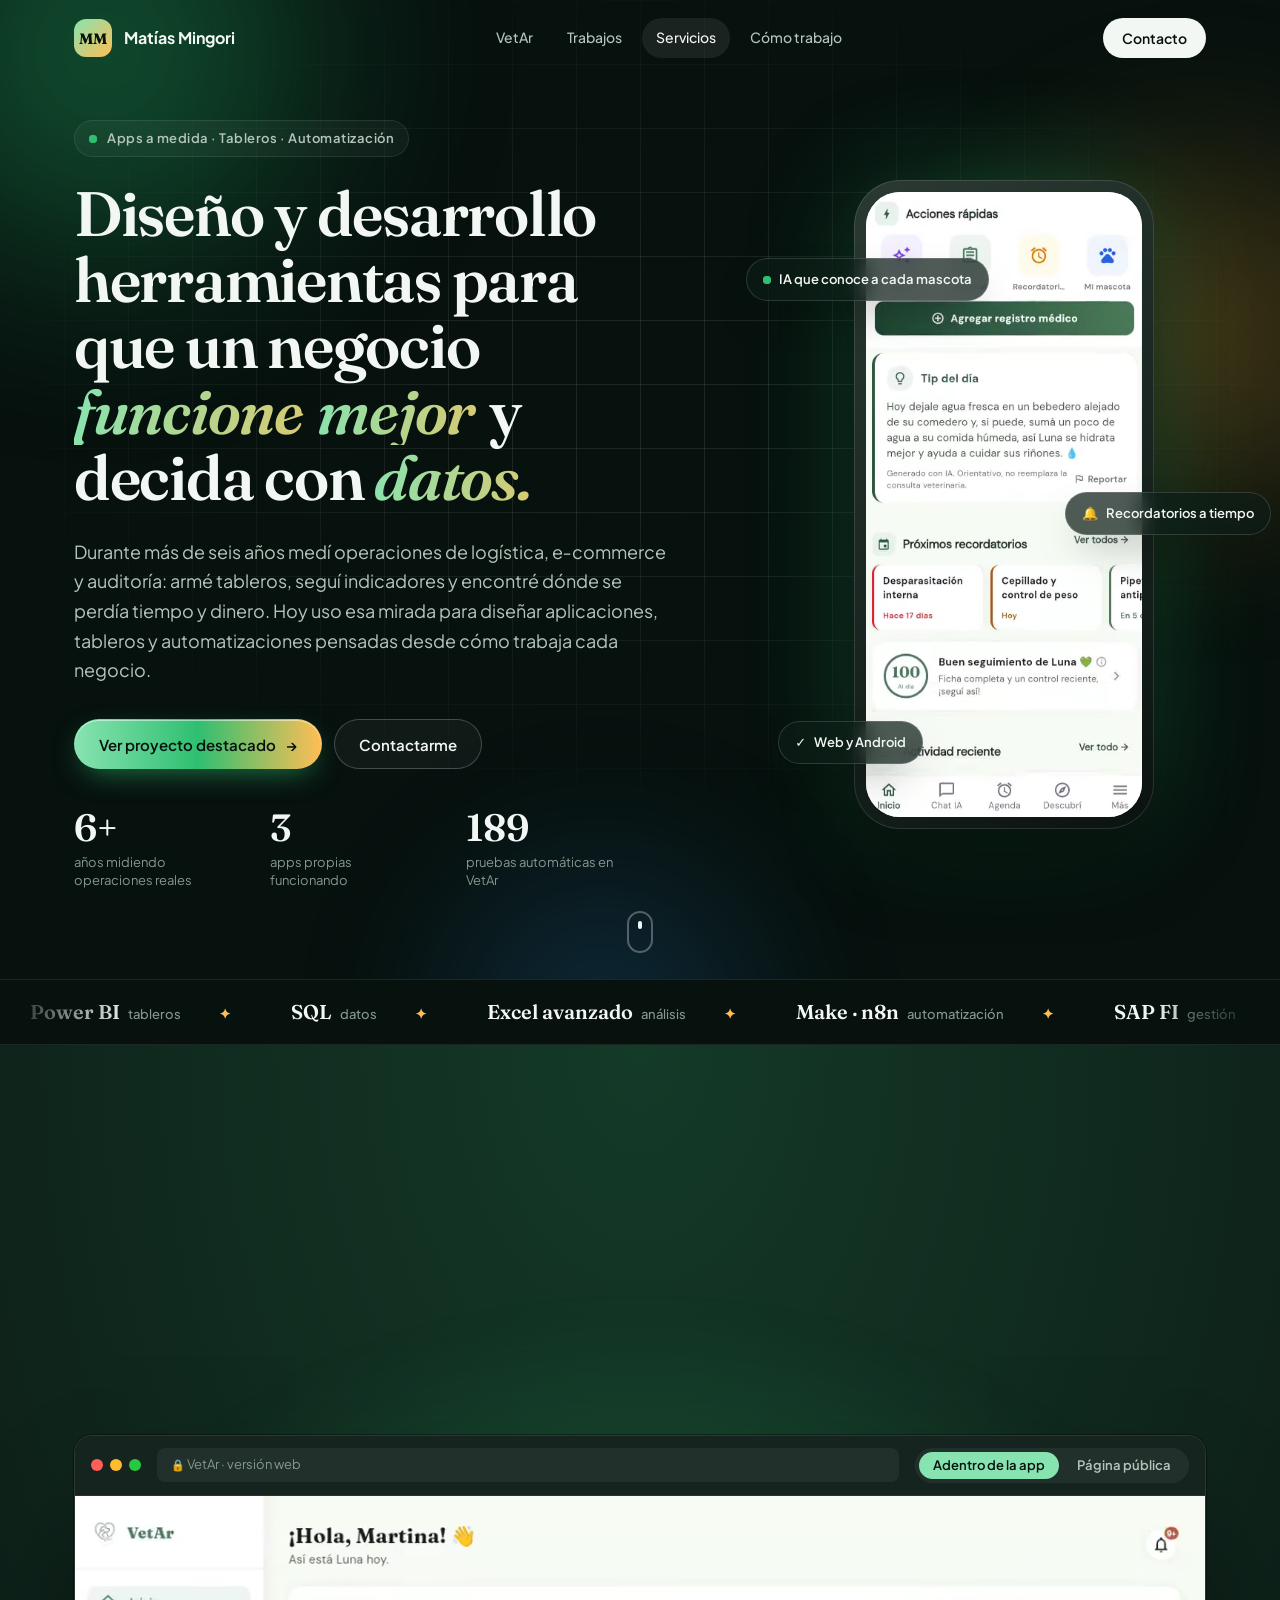
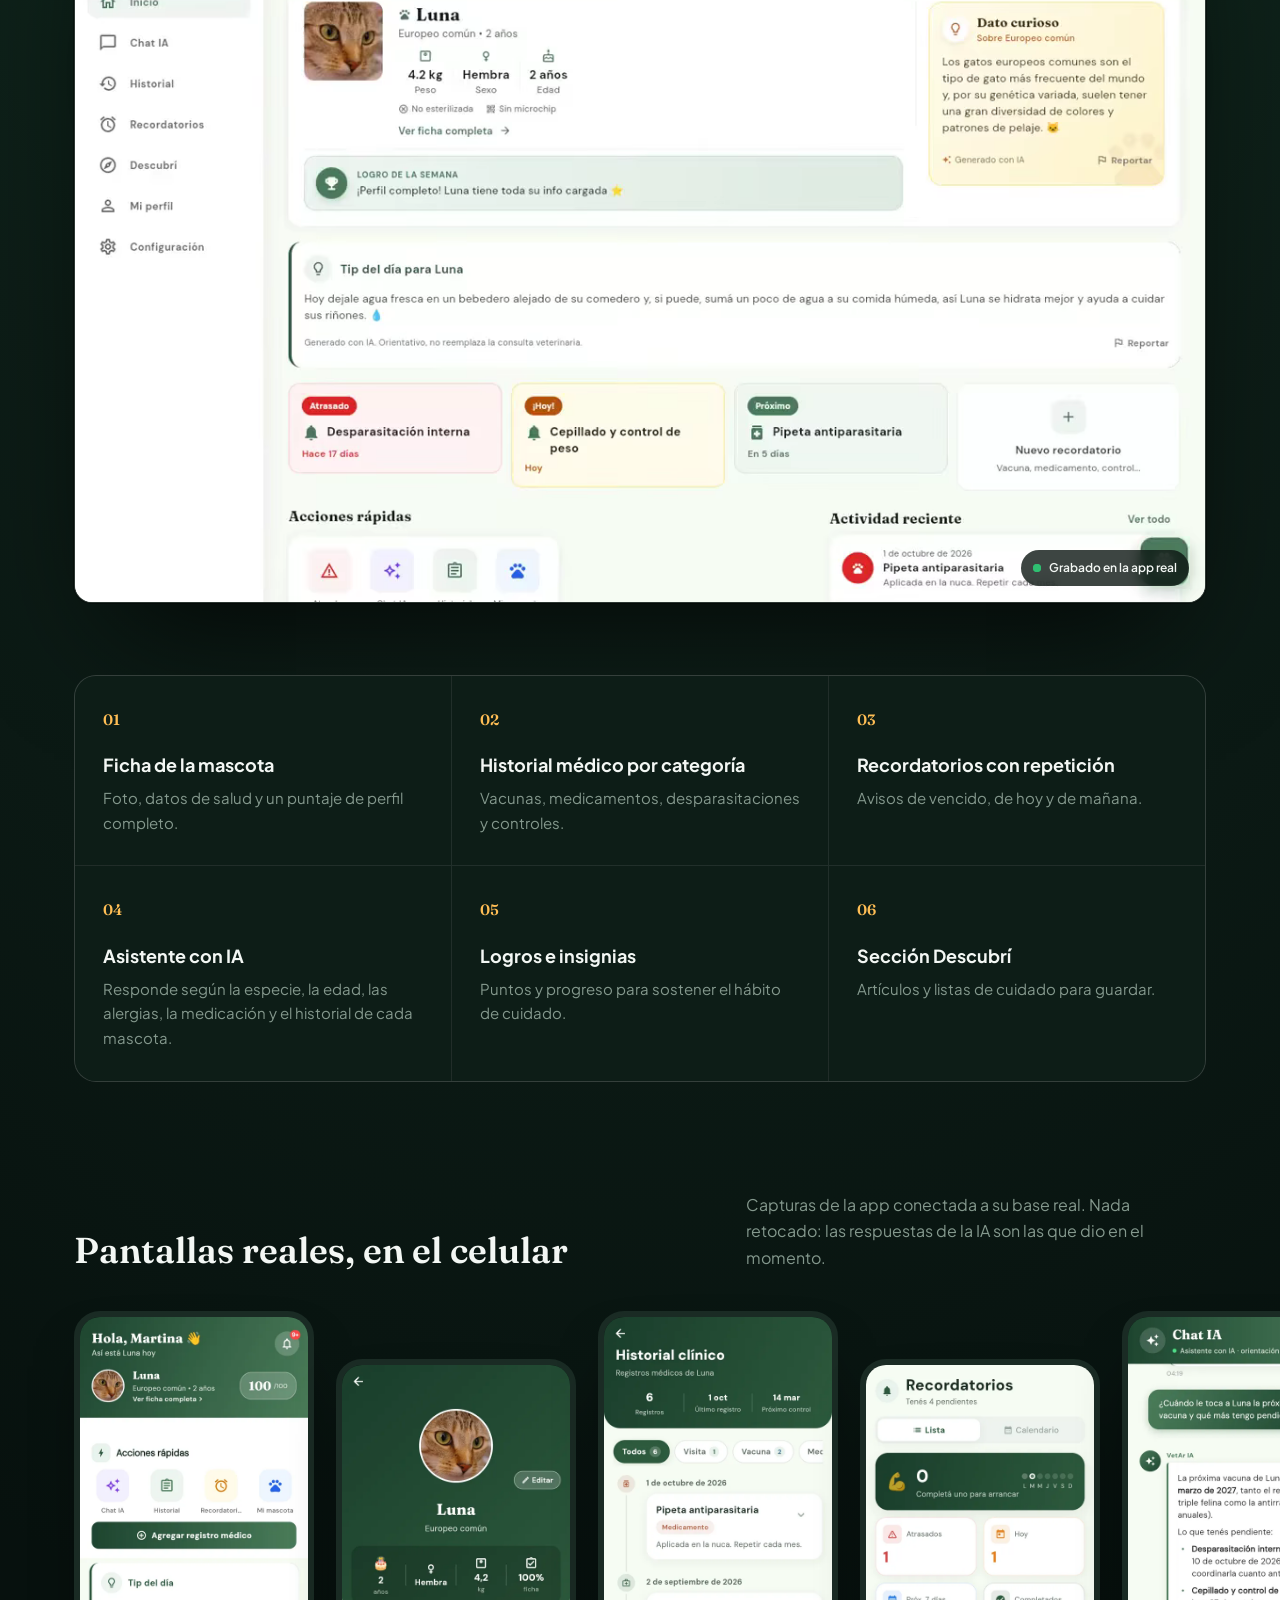
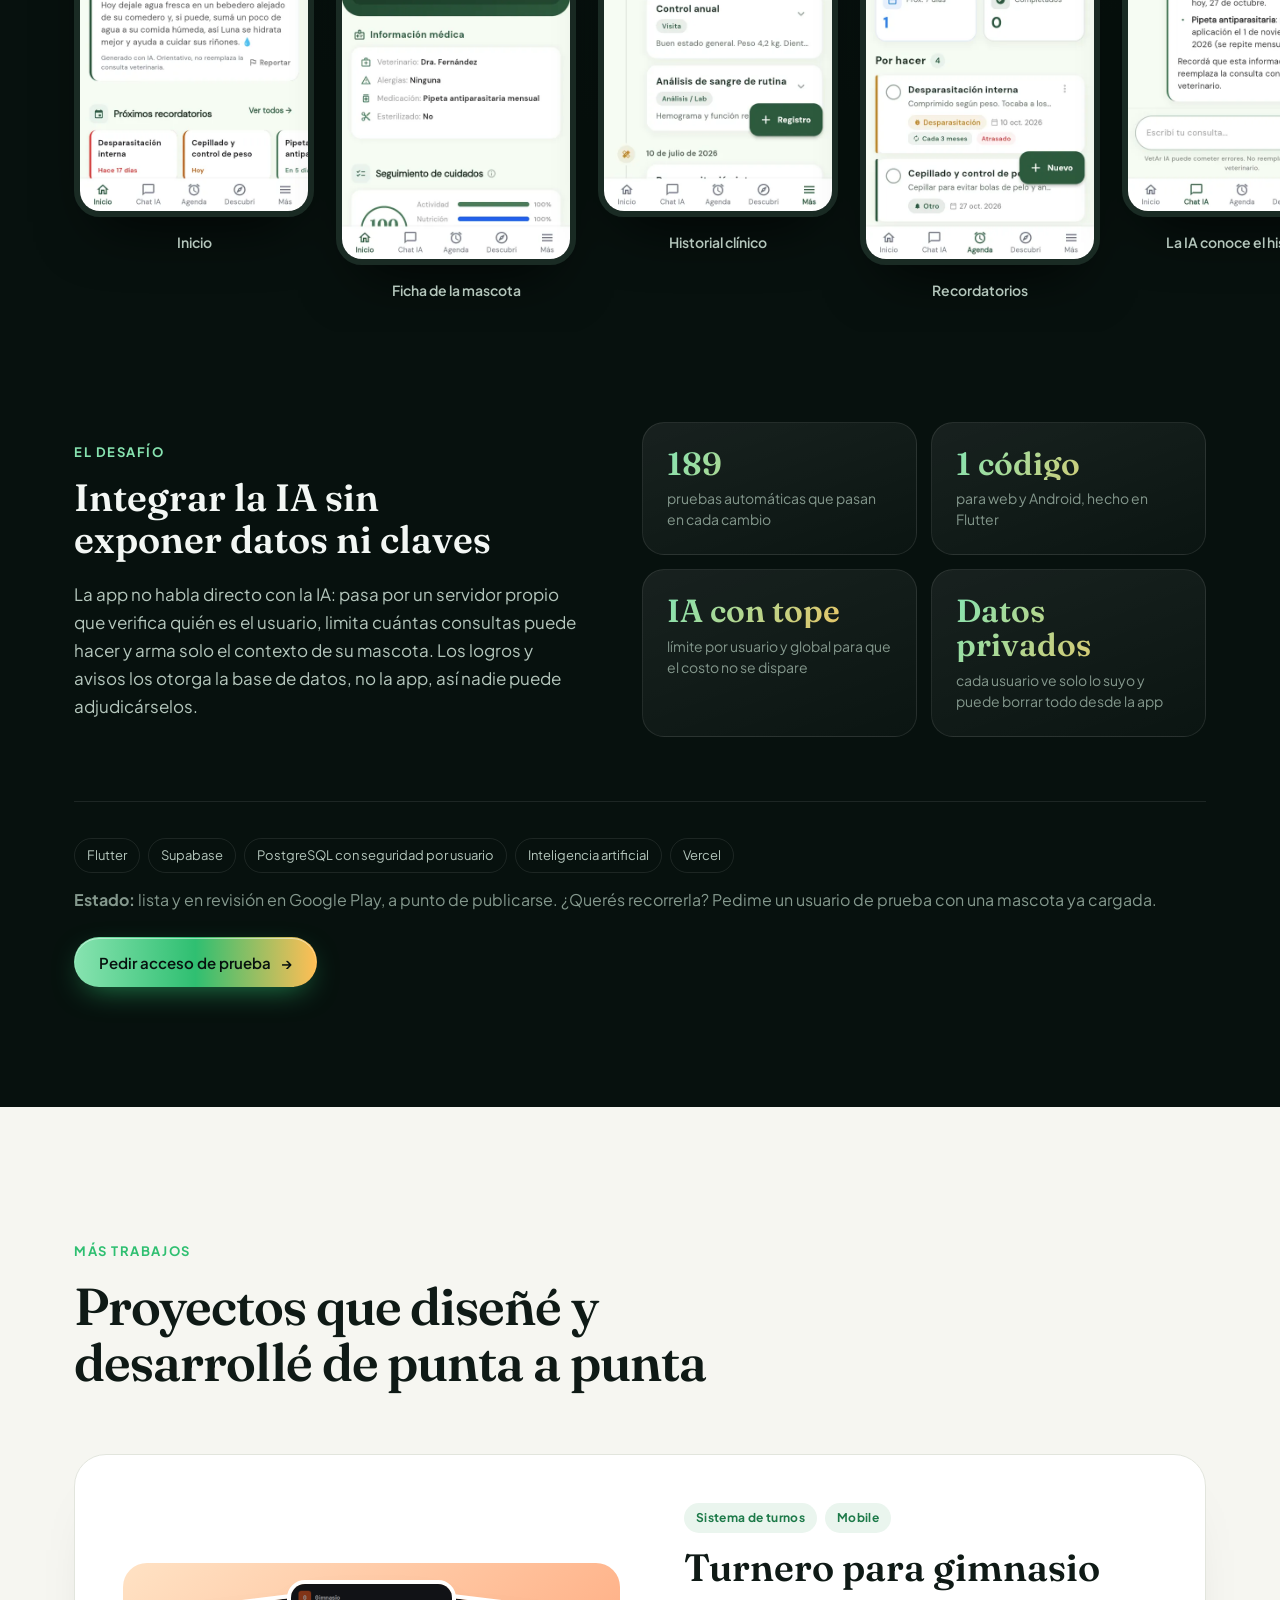
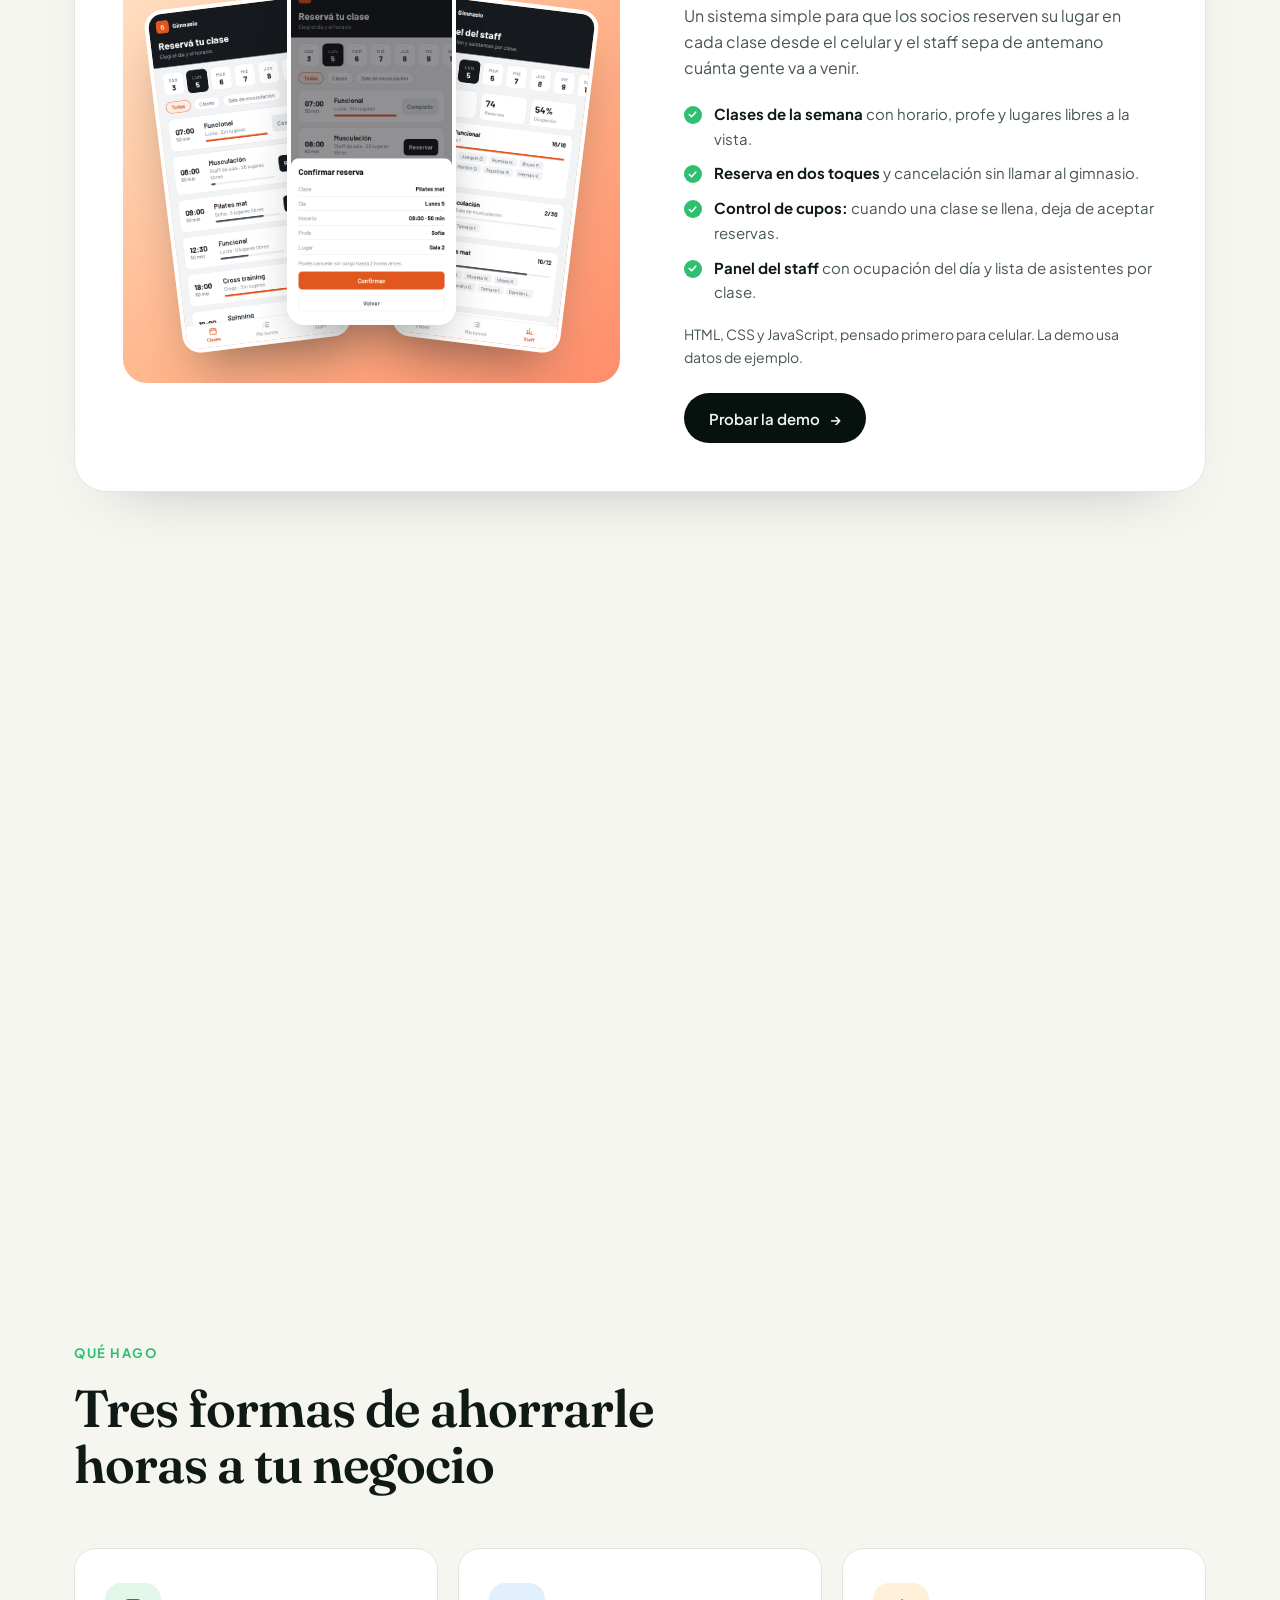
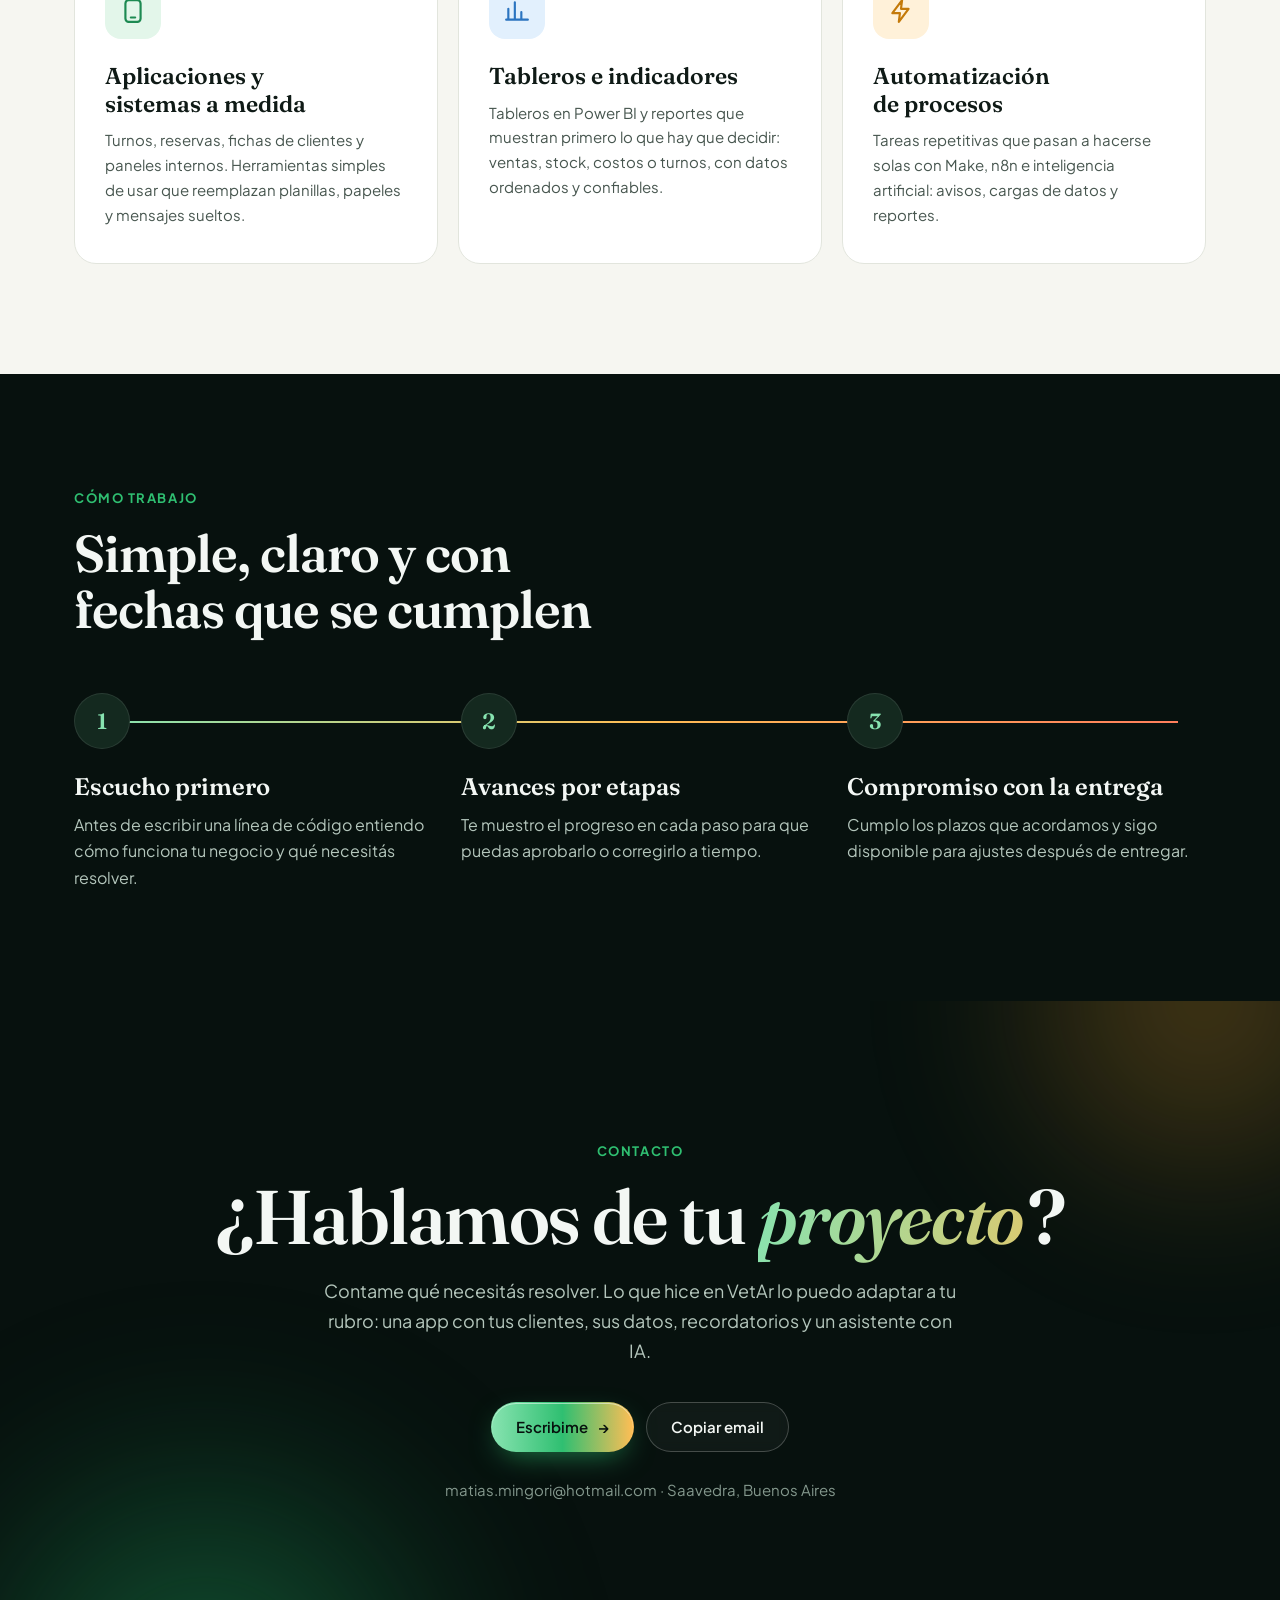
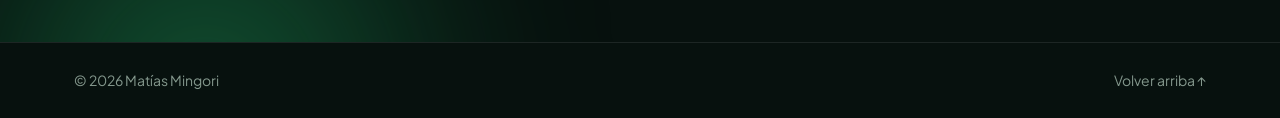
==== index.html @ 27e4ac97 "Primera versión del portfolio" ====
<!doctype html>
<html lang="es">
<head>
  <meta charset="utf-8">
  <meta name="viewport" content="width=device-width, initial-scale=1">
  <title>Matías Mingori · Apps, tableros y automatización</title>
  <meta name="description" content="Portfolio de Matías Mingori: apps a medida, tableros y automatizaciones con IA. Proyecto destacado: VetAr, asistente veterinario con inteligencia artificial.">
  <meta name="theme-color" content="#0a1512">
  <meta property="og:type" content="website">
  <meta property="og:title" content="Matías Mingori · Apps, tableros y automatización">
  <meta property="og:description" content="Diseño y desarrollo herramientas para que un negocio funcione mejor y decida con datos.">
  <meta property="og:image" content="https://matias-mingori.netlify.app/assets/video/vetar-escritorio.jpg">
  <link rel="icon" href="data:image/svg+xml,%3Csvg xmlns='http://www.w3.org/2000/svg' viewBox='0 0 64 64'%3E%3Crect width='64' height='64' rx='16' fill='%230a1512'/%3E%3Ctext x='50%25' y='54%25' text-anchor='middle' dominant-baseline='middle' font-family='Georgia,serif' font-weight='700' font-size='30' fill='%2387e3b0'%3EMM%3C/text%3E%3C/svg%3E">
  <link rel="preconnect" href="https://fonts.googleapis.com">
  <link rel="preconnect" href="https://fonts.gstatic.com" crossorigin>
  <link href="https://fonts.googleapis.com/css2?family=Fraunces:ital,opsz,wght@0,9..144,500;0,9..144,600;0,9..144,700;1,9..144,500;1,9..144,600&family=Plus+Jakarta+Sans:wght@400;500;600;700&display=swap" rel="stylesheet">
  <link rel="stylesheet" href="assets/css/styles.css">
  <script>document.documentElement.classList.add('js')</script>
</head>
<body>
  <div class="progress" aria-hidden="true"></div>

  <header class="nav" id="nav">
    <a class="brand" href="#inicio" aria-label="Matías Mingori, ir al inicio">
      <span class="brand-mark">MM</span>
      <span class="brand-name">Matías Mingori</span>
    </a>
    <nav class="nav-links" aria-label="Secciones">
      <a href="#vetar">VetAr</a>
      <a href="#trabajos">Trabajos</a>
      <a href="#servicios">Servicios</a>
      <a href="#como-trabajo">Cómo trabajo</a>
    </nav>
    <a class="btn btn-small" href="#contacto">Contacto</a>
  </header>

  <main>
    <!-- HERO -->
    <section class="hero" id="inicio">
      <div class="hero-bg" aria-hidden="true">
        <span class="blob b1"></span><span class="blob b2"></span><span class="blob b3"></span>
        <div class="grid-lines"></div>
      </div>

      <div class="hero-inner">
        <div class="hero-copy">
          <p class="eyebrow drop" style="--d:0"><span class="pulse"></span> Apps a medida · Tableros · Automatización</p>
          <h1 class="hero-title">
            <span class="word drop" style="--d:1">Diseño</span> <span class="word drop" style="--d:2">y</span> <span class="word drop" style="--d:3">desarrollo</span>
            <span class="word drop" style="--d:4">herramientas</span> <span class="word drop" style="--d:5">para</span> <span class="word drop" style="--d:6">que</span>
            <span class="word drop" style="--d:7">un</span> <span class="word drop" style="--d:8">negocio</span> <em class="word drop grad" style="--d:9">funcione</em> <em class="word drop grad" style="--d:10">mejor</em>
            <span class="word drop" style="--d:11">y</span> <span class="word drop" style="--d:12">decida</span> <span class="word drop" style="--d:13">con</span> <em class="word drop grad" style="--d:14">datos.</em>
          </h1>
          <p class="hero-sub drop" style="--d:15">Durante más de seis años medí operaciones de logística, e‑commerce y auditoría: armé tableros, seguí indicadores y encontré dónde se perdía tiempo y dinero. Hoy uso esa mirada para diseñar aplicaciones, tableros y automatizaciones pensadas desde cómo trabaja cada negocio.</p>
          <div class="hero-cta drop" style="--d:16">
            <a class="btn btn-glow" href="#vetar">Ver proyecto destacado <span aria-hidden="true">→</span></a>
            <a class="btn btn-ghost" href="#contacto">Contactarme</a>
          </div>
          <ul class="hero-stats drop" style="--d:17">
            <li><strong><span data-count="6">6</span>+</strong><span>años midiendo operaciones reales</span></li>
            <li><strong data-count="3">3</strong><span>apps propias funcionando</span></li>
            <li><strong data-count="189">189</strong><span>pruebas automáticas en VetAr</span></li>
          </ul>
        </div>

        <div class="hero-visual drop" style="--d:7">
          <div class="phone float">
            <video class="lazy-video" muted loop playsinline preload="none" poster="assets/video/vetar-celular.jpg" aria-label="Recorrido por VetAr en el celular">
              <source data-src="assets/video/vetar-celular.mp4" type="video/mp4">
              <source data-src="assets/video/vetar-celular.webm" type="video/webm">
            </video>
          </div>
          <div class="chip chip-1 float-slow"><span class="dot"></span> IA que conoce a cada mascota</div>
          <div class="chip chip-2 float-slow" style="animation-delay:-3s"><span class="chip-ico" aria-hidden="true">🔔</span> Recordatorios a tiempo</div>
          <div class="chip chip-3 float-slow" style="animation-delay:-1.5s"><span class="chip-ico" aria-hidden="true">✓</span> Web y Android</div>
        </div>
      </div>

      <a class="scroll-hint" href="#herramientas" aria-label="Bajar a la siguiente sección"><span></span></a>
    </section>

    <!-- HERRAMIENTAS -->
    <section class="tools" id="herramientas" aria-label="Herramientas que uso">
      <div class="marquee">
        <div class="marquee-track">
          <span>Power BI <small>tableros</small></span><span>SQL <small>datos</small></span><span>Excel avanzado <small>análisis</small></span><span>Make · n8n <small>automatización</small></span><span>SAP FI <small>gestión</small></span><span>Flutter <small>apps web y mobile</small></span><span>HTML · CSS · JS <small>sitios web</small></span><span>Supabase <small>bases de datos</small></span><span>VS Code · Git <small>desarrollo</small></span><span>Vercel · Netlify <small>publicación</small></span>
        </div>
      </div>
    </section>

    <!-- VETAR DESTACADO -->
    <section class="vetar" id="vetar">
      <div class="vetar-glow" aria-hidden="true"></div>
      <div class="container">
        <div class="vetar-head">
          <div class="reveal">
            <p class="kicker"><img src="img/vetar-logo-blanco.png" alt="" width="28" height="28"> Proyecto destacado · App web · salud de mascotas</p>
            <h2 class="vetar-title">Vet<span>Ar</span></h2>
          </div>
          <p class="lead reveal" style="--rd:.1s">Un asistente veterinario con IA para dueños de perros y gatos en Argentina que quieren tener vacunas, controles y medicación en un solo lugar, sin planillas ni papeles sueltos.</p>
        </div>

        <div class="browser reveal-zoom">
          <div class="browser-bar">
            <span class="dots" aria-hidden="true"><i></i><i></i><i></i></span>
            <span class="url">VetAr · versión web</span>
            <div class="tabs" role="tablist" aria-label="Elegir video">
              <button class="tab is-active" role="tab" aria-selected="true" data-video="assets/video/vetar-escritorio" data-poster="assets/video/vetar-escritorio.jpg">Adentro de la app</button>
              <button class="tab" role="tab" aria-selected="false" data-video="assets/video/vetar-landing" data-poster="assets/video/vetar-landing.jpg">Página pública</button>
            </div>
          </div>
          <div class="browser-screen">
            <video id="vetar-desktop" class="lazy-video" muted loop playsinline preload="none" poster="assets/video/vetar-escritorio.jpg" aria-label="Recorrido por VetAr en la compu: inicio, ficha, historial, recordatorios y chat con IA">
              <source data-src="assets/video/vetar-escritorio.mp4" type="video/mp4">
              <source data-src="assets/video/vetar-escritorio.webm" type="video/webm">
            </video>
            <span class="live-badge"><span class="pulse"></span> Grabado en la app real</span>
          </div>
        </div>

        <ol class="features">
          <li class="feature reveal" style="--rd:0s"><span class="num">01</span><h3>Ficha de la mascota</h3><p>Foto, datos de salud y un puntaje de perfil completo.</p></li>
          <li class="feature reveal" style="--rd:.06s"><span class="num">02</span><h3>Historial médico por categoría</h3><p>Vacunas, medicamentos, desparasitaciones y controles.</p></li>
          <li class="feature reveal" style="--rd:.12s"><span class="num">03</span><h3>Recordatorios con repetición</h3><p>Avisos de vencido, de hoy y de mañana.</p></li>
          <li class="feature reveal" style="--rd:.18s"><span class="num">04</span><h3>Asistente con IA</h3><p>Responde según la especie, la edad, las alergias, la medicación y el historial de cada mascota.</p></li>
          <li class="feature reveal" style="--rd:.24s"><span class="num">05</span><h3>Logros e insignias</h3><p>Puntos y progreso para sostener el hábito de cuidado.</p></li>
          <li class="feature reveal" style="--rd:.30s"><span class="num">06</span><h3>Sección Descubrí</h3><p>Artículos y listas de cuidado para guardar.</p></li>
        </ol>

        <div class="gallery-head reveal">
          <h3>Pantallas reales, en el celular</h3>
          <p>Capturas de la app conectada a su base real. Nada retocado: las respuestas de la IA son las que dio en el momento.</p>
        </div>
      </div>

      <div class="gallery" tabindex="0" aria-label="Galería de pantallas de VetAr, se desliza hacia los costados">
        <figure class="shot reveal" style="--rd:0s"><img src="assets/img/cel-11-inicio.webp" alt="Inicio de VetAr con la ficha de Luna y recordatorios" loading="lazy" width="520" height="1125"><figcaption>Inicio</figcaption></figure>
        <figure class="shot reveal" style="--rd:.06s"><img src="assets/img/cel-13-ficha-de-la-mascota.webp" alt="Ficha de la mascota" loading="lazy" width="520" height="1125"><figcaption>Ficha de la mascota</figcaption></figure>
        <figure class="shot reveal" style="--rd:.12s"><img src="assets/img/cel-15-historial-clinico.webp" alt="Historial clínico con vacunas y controles" loading="lazy" width="520" height="1125"><figcaption>Historial clínico</figcaption></figure>
        <figure class="shot reveal" style="--rd:.18s"><img src="assets/img/cel-16-recordatorios.webp" alt="Recordatorios atrasados, de hoy y próximos" loading="lazy" width="520" height="1125"><figcaption>Recordatorios</figcaption></figure>
        <figure class="shot reveal" style="--rd:.24s"><img src="assets/img/cel-20-chat-ia-conoce-el-historial.webp" alt="Chat con IA que responde con las fechas reales de la mascota" loading="lazy" width="520" height="1125"><figcaption>La IA conoce el historial</figcaption></figure>
        <figure class="shot reveal" style="--rd:.30s"><img src="assets/img/cel-21-chat-ia-consulta-de-sintoma.webp" alt="Chat con IA ante un síntoma, orienta y deriva al veterinario" loading="lazy" width="520" height="1125"><figcaption>Orienta y deriva al veterinario</figcaption></figure>
      </div>

      <div class="container">
        <div class="challenge">
          <div class="challenge-text reveal">
            <p class="kicker">El desafío</p>
            <h3>Integrar la IA sin exponer datos ni claves</h3>
            <p>La app no habla directo con la IA: pasa por un servidor propio que verifica quién es el usuario, limita cuántas consultas puede hacer y arma solo el contexto de su mascota. Los logros y avisos los otorga la base de datos, no la app, así nadie puede adjudicárselos.</p>
          </div>
          <div class="tech">
            <div class="tech-card reveal" style="--rd:0s"><strong data-count="189">189</strong><p>pruebas automáticas que pasan en cada cambio</p></div>
            <div class="tech-card reveal" style="--rd:.08s"><strong>1 código</strong><p>para web y Android, hecho en Flutter</p></div>
            <div class="tech-card reveal" style="--rd:.16s"><strong>IA con tope</strong><p>límite por usuario y global para que el costo no se dispare</p></div>
            <div class="tech-card reveal" style="--rd:.24s"><strong>Datos privados</strong><p>cada usuario ve solo lo suyo y puede borrar todo desde la app</p></div>
          </div>
        </div>

        <div class="vetar-foot reveal">
          <div>
            <p class="stack"><span>Flutter</span><span>Supabase</span><span>PostgreSQL con seguridad por usuario</span><span>Inteligencia artificial</span><span>Vercel</span></p>
            <p class="muted"><strong>Estado:</strong> lista y en revisión en Google Play, a punto de publicarse. ¿Querés recorrerla? Pedime un usuario de prueba con una mascota ya cargada.</p>
          </div>
          <a class="btn btn-glow" href="mailto:matias.mingori@hotmail.com?subject=Acceso%20de%20prueba%20a%20VetAr">Pedir acceso de prueba <span aria-hidden="true">→</span></a>
        </div>
      </div>
    </section>

    <!-- OTROS TRABAJOS -->
    <section class="work" id="trabajos">
      <div class="container">
        <div class="section-head reveal">
          <p class="kicker">Más trabajos</p>
          <h2>Proyectos que diseñé y desarrollé de punta a punta</h2>
        </div>

        <article class="project reveal">
          <div class="project-media media-gym" aria-hidden="false">
            <img class="ph p1" src="img/gimnasio-1-clases.png" alt="Turnero para gimnasio: clases del día" loading="lazy" width="860" height="1800">
            <img class="ph p2" src="img/gimnasio-2-confirmar.png" alt="Turnero para gimnasio: confirmar reserva" loading="lazy" width="860" height="1800">
            <img class="ph p3" src="img/gimnasio-4-staff.png" alt="Turnero para gimnasio: panel del staff" loading="lazy" width="860" height="1800">
          </div>
          <div class="project-body">
            <div class="tags"><span>Sistema de turnos</span><span>Mobile</span></div>
            <h3>Turnero para gimnasio</h3>
            <p>Un sistema simple para que los socios reserven su lugar en cada clase desde el celular y el staff sepa de antemano cuánta gente va a venir.</p>
            <ul class="checks">
              <li><strong>Clases de la semana</strong> con horario, profe y lugares libres a la vista.</li>
              <li><strong>Reserva en dos toques</strong> y cancelación sin llamar al gimnasio.</li>
              <li><strong>Control de cupos:</strong> cuando una clase se llena, deja de aceptar reservas.</li>
              <li><strong>Panel del staff</strong> con ocupación del día y lista de asistentes por clase.</li>
            </ul>
            <p class="muted small">HTML, CSS y JavaScript, pensado primero para celular. La demo usa datos de ejemplo.</p>
            <a class="btn btn-dark" href="demos/gimnasio/">Probar la demo <span aria-hidden="true">→</span></a>
          </div>
        </article>

        <article class="project reverse reveal">
          <div class="project-media media-dental">
            <img class="sc s1" src="img/odontologia-5-agenda.png" alt="Centro odontológico: agenda del día" loading="lazy" width="2560" height="1640">
            <img class="sc s2" src="img/odontologia-2-horario.png" alt="Centro odontológico: elegir profesional y horario" loading="lazy" width="2560" height="1640">
            <img class="sc s3" src="img/odontologia-6-pacientes.png" alt="Centro odontológico: pacientes" loading="lazy" width="2560" height="1640">
          </div>
          <div class="project-body">
            <div class="tags"><span>Sistema de turnos</span><span>Web</span></div>
            <h3>Centro odontológico</h3>
            <p>Una plataforma de turnos con dos caras: el paciente reserva online sin llamar, y el centro organiza la agenda de todos sus profesionales en una sola pantalla.</p>
            <ul class="checks">
              <li><strong>Reserva en cuatro pasos:</strong> especialidad, profesional y horario, datos y confirmación.</li>
              <li><strong>Horarios reales:</strong> solo se ofrecen los turnos libres de cada profesional.</li>
              <li><strong>Agenda del día</strong> por profesional, con estado de cada turno.</li>
              <li><strong>Pacientes y profesionales:</strong> buscador con cobertura y carga diaria.</li>
            </ul>
            <p class="muted small">HTML, CSS y JavaScript, adaptable a celular. La demo usa datos de ejemplo.</p>
            <a class="btn btn-dark" href="demos/odontologia/">Probar la demo <span aria-hidden="true">→</span></a>
          </div>
        </article>
      </div>
    </section>

    <!-- SERVICIOS -->
    <section class="services" id="servicios">
      <div class="container">
        <div class="section-head reveal">
          <p class="kicker">Qué hago</p>
          <h2>Tres formas de ahorrarle horas a tu negocio</h2>
        </div>
        <div class="service-grid">
          <article class="service reveal" style="--rd:0s">
            <div class="icon i1" aria-hidden="true"><svg viewBox="0 0 24 24"><rect x="5" y="2" width="14" height="20" rx="3"/><path d="M10 18h4"/></svg></div>
            <h3>Aplicaciones y sistemas a medida</h3>
            <p>Turnos, reservas, fichas de clientes y paneles internos. Herramientas simples de usar que reemplazan planillas, papeles y mensajes sueltos.</p>
          </article>
          <article class="service reveal" style="--rd:.1s">
            <div class="icon i2" aria-hidden="true"><svg viewBox="0 0 24 24"><path d="M4 20V10M10 20V4M16 20v-7M22 20H2"/></svg></div>
            <h3>Tableros e indicadores</h3>
            <p>Tableros en Power BI y reportes que muestran primero lo que hay que decidir: ventas, stock, costos o turnos, con datos ordenados y confiables.</p>
          </article>
          <article class="service reveal" style="--rd:.2s">
            <div class="icon i3" aria-hidden="true"><svg viewBox="0 0 24 24"><path d="M13 2 4 14h7l-1 8 9-12h-7z"/></svg></div>
            <h3>Automatización de procesos</h3>
            <p>Tareas repetitivas que pasan a hacerse solas con Make, n8n e inteligencia artificial: avisos, cargas de datos y reportes.</p>
          </article>
        </div>
      </div>
    </section>

    <!-- CÓMO TRABAJO -->
    <section class="process" id="como-trabajo">
      <div class="container">
        <div class="section-head reveal">
          <p class="kicker">Cómo trabajo</p>
          <h2>Simple, claro y con fechas que se cumplen</h2>
        </div>
        <ol class="steps">
          <li class="step reveal" style="--rd:0s"><span class="step-n">1</span><h3>Escucho primero</h3><p>Antes de escribir una línea de código entiendo cómo funciona tu negocio y qué necesitás resolver.</p></li>
          <li class="step reveal" style="--rd:.12s"><span class="step-n">2</span><h3>Avances por etapas</h3><p>Te muestro el progreso en cada paso para que puedas aprobarlo o corregirlo a tiempo.</p></li>
          <li class="step reveal" style="--rd:.24s"><span class="step-n">3</span><h3>Compromiso con la entrega</h3><p>Cumplo los plazos que acordamos y sigo disponible para ajustes después de entregar.</p></li>
        </ol>
      </div>
    </section>

    <!-- CONTACTO -->
    <section class="contact" id="contacto">
      <div class="hero-bg" aria-hidden="true"><span class="blob b1"></span><span class="blob b2"></span></div>
      <div class="container contact-inner reveal">
        <p class="kicker">Contacto</p>
        <h2>¿Hablamos de tu <em class="grad">proyecto</em>?</h2>
        <p class="lead">Contame qué necesitás resolver. Lo que hice en VetAr lo puedo adaptar a tu rubro: una app con tus clientes, sus datos, recordatorios y un asistente con IA.</p>
        <div class="contact-actions">
          <a class="btn btn-glow" href="mailto:matias.mingori@hotmail.com">Escribime <span aria-hidden="true">→</span></a>
          <button class="btn btn-ghost" type="button" id="copy-email" data-email="matias.mingori@hotmail.com">Copiar email</button>
        </div>
        <p class="contact-meta"><span id="email">matias.mingori@hotmail.com</span> · Saavedra, Buenos Aires</p>
      </div>
    </section>
  </main>

  <footer class="footer">
    <p>© 2026 Matías Mingori</p>
    <a href="#inicio">Volver arriba ↑</a>
  </footer>

  <script src="assets/js/main.js" defer></script>
</body>
</html>
---- assets/css/styles.css ----
/* Portfolio de Matías Mingori
   Oscuro y con color arriba (hero, VetAr, contacto), claro y tranquilo para leer (trabajos, servicios, experiencia). */

:root {
  color-scheme: light;
  --night: #07110e;
  --night-2: #0d1d17;
  --night-3: #14291f;
  --night-line: rgba(255, 255, 255, .09);
  --on-night: #f3f7f4;
  --on-night-2: #b4c6bc;
  --on-night-3: #84988d;

  --mint: #87e3b0;
  --emerald: #2fbf71;
  --amber: #ffbe55;
  --coral: #ff7f5c;
  --sky: #78c6ff;
  --violet: #a68bff;

  --bg: #f6f6f1;
  --surface: #ffffff;
  --ink: #0f1a16;
  --ink-2: #47564f;
  --ink-3: #6b7a72;
  --line: #e2e5dd;

  --serif: 'Fraunces', Georgia, 'Times New Roman', serif;
  --sans: 'Plus Jakarta Sans', 'Segoe UI', system-ui, -apple-system, sans-serif;
  --wrap: 1180px;
  --radius: 22px;
  --ease: cubic-bezier(.2, .8, .2, 1);
  --spring: cubic-bezier(.34, 1.56, .64, 1);
}

*, *::before, *::after { box-sizing: border-box; }
html { scroll-behavior: smooth; -webkit-text-size-adjust: 100%; }
body {
  margin: 0;
  background: var(--bg);
  color: var(--ink);
  font-family: var(--sans);
  font-size: 16px;
  line-height: 1.65;
  -webkit-font-smoothing: antialiased;
  overflow-x: hidden;
}
img, video { display: block; max-width: 100%; }
img { height: auto; }
a { color: inherit; }
h1, h2, h3 { margin: 0; text-wrap: balance; }
p { margin: 0; }
ol, ul { margin: 0; padding: 0; list-style: none; }
:focus-visible { outline: 2px solid var(--mint); outline-offset: 3px; border-radius: 6px; }
::selection { background: var(--mint); color: var(--night); }

.container { max-width: var(--wrap); margin: 0 auto; padding-inline: 24px; }
@media (max-width: 480px) { .container { padding-inline: 16px; } }
.muted { color: var(--ink-3); }
.small { font-size: 14px; }

/* ---------- Botones ---------- */
.btn {
  --bg-btn: var(--on-night);
  display: inline-flex; align-items: center; justify-content: center; gap: 10px;
  min-height: 50px; padding: 0 24px;
  border-radius: 999px; border: 1px solid transparent;
  font: 600 15px/1 var(--sans); text-decoration: none; cursor: pointer;
  transition: transform .35s var(--spring), box-shadow .35s var(--ease), background .25s, color .25s, border-color .25s;
  white-space: nowrap;
}
.btn span { transition: transform .35s var(--spring); }
.btn:hover span { transform: translateX(4px); }
.btn:active { transform: scale(.97); }
.btn-glow {
  color: var(--night);
  background: linear-gradient(90deg, var(--mint), var(--emerald) 25%, var(--amber) 50%, var(--emerald) 75%, var(--mint));
  background-size: 200% 100%;
  box-shadow: 0 10px 30px -10px rgba(47, 191, 113, .7), inset 0 1px 0 rgba(255,255,255,.5);
  animation: shimmer 6s linear infinite;
}
.btn-glow:hover { transform: translateY(-2px); box-shadow: 0 18px 40px -12px rgba(47, 191, 113, .85), inset 0 1px 0 rgba(255,255,255,.5); }
.btn-ghost { color: var(--on-night); border-color: rgba(255,255,255,.22); background: rgba(255,255,255,.04); backdrop-filter: blur(6px); }
.btn-ghost:hover { border-color: var(--on-night); background: rgba(255,255,255,.1); }
.btn-dark { color: var(--on-night); background: var(--night); }
.btn-dark:hover { transform: translateY(-2px); box-shadow: 0 14px 30px -14px rgba(7, 17, 14, .8); }
.btn-small { min-height: 40px; padding: 0 18px; font-size: 14px; color: var(--night); background: var(--on-night); }
.btn-small:hover { background: var(--mint); }

@keyframes shimmer { to { background-position: -200% 0; } }

/* ---------- Barra de progreso y navegación ---------- */
.progress {
  position: fixed; inset: 0 0 auto 0; height: 3px; z-index: 60;
  background: linear-gradient(90deg, var(--mint), var(--amber), var(--coral));
  transform-origin: 0 50%; transform: scaleX(var(--p, 0));
}
.nav {
  position: fixed; top: 0; left: 0; right: 0; z-index: 50;
  display: flex; align-items: center; justify-content: space-between; gap: 24px;
  padding: 18px max(24px, calc((100vw - var(--wrap)) / 2 + 24px));
  color: var(--on-night);
  transition: padding .4s var(--ease), background .4s, box-shadow .4s, transform .5s var(--ease);
}
.nav.is-scrolled {
  padding-top: 10px; padding-bottom: 10px;
  background: rgba(7, 17, 14, .72);
  backdrop-filter: blur(14px) saturate(1.4);
  -webkit-backdrop-filter: blur(14px) saturate(1.4);
  box-shadow: 0 1px 0 var(--night-line);
}
.nav.is-hidden { transform: translateY(-100%); }
.brand { display: inline-flex; align-items: center; gap: 12px; text-decoration: none; font-weight: 700; }
.brand-mark {
  display: grid; place-items: center; width: 38px; height: 38px; border-radius: 12px;
  font: 700 15px/1 var(--serif); letter-spacing: .02em; color: var(--night);
  background: linear-gradient(135deg, var(--mint), var(--amber));
  transition: transform .5s var(--spring);
}
.brand:hover .brand-mark { transform: rotate(-8deg) scale(1.06); }
.nav-links { display: flex; gap: 6px; }
.nav-links a {
  position: relative; padding: 8px 14px; border-radius: 999px;
  font-size: 14px; font-weight: 500; text-decoration: none; color: var(--on-night-2);
  transition: color .25s, background .25s;
}
.nav-links a:hover, .nav-links a.is-active { color: var(--on-night); background: rgba(255,255,255,.08); }
@media (max-width: 900px) { .nav-links { display: none; } .brand-name { display: none; } }

/* ---------- HERO ---------- */
.hero {
  position: relative; isolation: isolate; overflow: hidden;
  min-height: 100svh;
  display: flex; align-items: center;
  padding: 120px 0 90px;
  background: var(--night); color: var(--on-night);
}
.hero-bg { position: absolute; inset: 0; z-index: -1; pointer-events: none; }
.blob { position: absolute; border-radius: 50%; filter: blur(80px); opacity: .55; will-change: transform; }
.b1 { width: 52vmax; height: 52vmax; left: -18vmax; top: -22vmax; background: radial-gradient(circle, #1f9d5c, transparent 65%); animation: drift1 22s ease-in-out infinite alternate; }
.b2 { width: 40vmax; height: 40vmax; right: -14vmax; top: 6vmax; background: radial-gradient(circle, #e59a2b, transparent 65%); opacity: .38; animation: drift2 26s ease-in-out infinite alternate; }
.b3 { width: 34vmax; height: 34vmax; left: 30vw; bottom: -20vmax; background: radial-gradient(circle, #2a7fd0, transparent 65%); opacity: .35; animation: drift3 30s ease-in-out infinite alternate; }
@keyframes drift1 { to { transform: translate(14vmax, 10vmax) scale(1.15); } }
@keyframes drift2 { to { transform: translate(-12vmax, 14vmax) scale(.9); } }
@keyframes drift3 { to { transform: translate(-16vmax, -8vmax) scale(1.2); } }
.grid-lines {
  position: absolute; inset: 0;
  background-image: linear-gradient(var(--night-line) 1px, transparent 1px), linear-gradient(90deg, var(--night-line) 1px, transparent 1px);
  background-size: 64px 64px;
  mask-image: radial-gradient(ellipse 70% 60% at 50% 40%, #000 20%, transparent 75%);
  -webkit-mask-image: radial-gradient(ellipse 70% 60% at 50% 40%, #000 20%, transparent 75%);
}

.hero-inner {
  width: 100%; max-width: var(--wrap); margin: 0 auto; padding-inline: 24px;
  display: grid; grid-template-columns: minmax(0, 1.25fr) minmax(0, .75fr); gap: 56px; align-items: center;
}
.eyebrow {
  display: inline-flex; align-items: center; gap: 10px;
  padding: 7px 14px; border-radius: 999px;
  border: 1px solid var(--night-line); background: rgba(255,255,255,.04);
  font-size: 13px; font-weight: 600; letter-spacing: .04em; color: var(--on-night-2);
}
.hero-title {
  margin-top: 24px;
  font: 600 clamp(36px, 4.9vw, 64px)/1.05 var(--serif);
  letter-spacing: -.02em;
}
.word { display: inline-block; }
.grad {
  font-style: italic;
  background: linear-gradient(100deg, var(--mint), var(--amber) 50%, var(--coral), var(--mint));
  background-size: 300% 100%;
  -webkit-background-clip: text; background-clip: text; color: transparent;
  animation: shimmer 9s linear infinite;
  padding-right: .06em;
}
.hero-sub { margin-top: 26px; max-width: 600px; font-size: 18px; color: var(--on-night-2); }
.hero-cta { margin-top: 34px; display: flex; flex-wrap: wrap; gap: 12px; }
.hero-stats { margin-top: 40px; display: flex; flex-wrap: wrap; gap: 14px 36px; }
.hero-stats li { display: flex; flex-direction: column; min-width: 120px; }
.hero-stats strong { font: 600 38px/1 var(--serif); color: var(--on-night); }
.hero-stats li > span { margin-top: 6px; font-size: 13px; color: var(--on-night-3); max-width: 160px; line-height: 1.4; }

/* Entrada del hero: cada pieza baja suave, se enfoca y aparece */
.drop {
  opacity: 0; transform: translateY(-34px); filter: blur(10px);
  animation: drop-in 1s var(--ease) forwards;
  animation-delay: calc(var(--d, 0) * 70ms + 150ms);
}
@keyframes drop-in { to { opacity: 1; transform: none; filter: blur(0); } }

/* Teléfono con video */
.hero-visual { position: relative; display: grid; place-items: center; }
.phone {
  position: relative; width: min(300px, 70vw); aspect-ratio: 390 / 844;
  padding: 12px; border-radius: 46px;
  background: linear-gradient(145deg, #2a3a33, #0b1310);
  box-shadow: 0 0 0 1px rgba(255,255,255,.12) inset, 0 40px 80px -20px rgba(0,0,0,.7), 0 0 120px -20px rgba(47,191,113,.45);
}
.phone video { width: 100%; height: 100%; object-fit: cover; border-radius: 34px; background: #eef5ef; }
.float { animation: float 7s ease-in-out infinite; }
.float-slow { animation: float 9s ease-in-out infinite; }
@keyframes float { 0%, 100% { translate: 0 0; } 50% { translate: 0 -14px; } }
.chip {
  position: absolute; display: inline-flex; align-items: center; gap: 8px;
  padding: 10px 16px; border-radius: 999px;
  font-size: 13px; font-weight: 600; color: var(--on-night); white-space: nowrap;
  background: rgba(13, 29, 23, .72); border: 1px solid rgba(255,255,255,.14);
  backdrop-filter: blur(10px); -webkit-backdrop-filter: blur(10px);
  box-shadow: 0 18px 40px -16px rgba(0,0,0,.6);
}
.chip-1 { top: 12%; left: -14%; }
.chip-2 { top: 48%; right: -16%; }
.chip-3 { bottom: 10%; left: -6%; }
.chip .dot, .pulse { position: relative; width: 8px; height: 8px; border-radius: 50%; background: var(--emerald); flex: none; display: inline-block; }
.pulse::after, .chip .dot::after { content: ""; position: absolute; inset: 0; border-radius: 50%; background: inherit; animation: ping 1.8s var(--ease) infinite; }
@keyframes ping { 0% { transform: scale(1); opacity: .8; } 100% { transform: scale(3.2); opacity: 0; } }

.scroll-hint { position: absolute; left: 50%; bottom: 26px; transform: translateX(-50%); width: 26px; height: 42px; border-radius: 14px; border: 2px solid rgba(255,255,255,.3); }
.scroll-hint span { position: absolute; left: 50%; top: 8px; width: 4px; height: 8px; margin-left: -2px; border-radius: 2px; background: var(--on-night); animation: wheel 1.8s var(--ease) infinite; }
@keyframes wheel { 0% { opacity: 0; transform: translateY(-4px); } 30% { opacity: 1; } 100% { opacity: 0; transform: translateY(14px); } }

@media (max-width: 900px) {
  .hero { padding-top: 104px; }
  .hero-inner { grid-template-columns: 1fr; gap: 64px; }
  .hero-visual { order: 2; }
  .chip-1 { left: 0; } .chip-2 { right: 0; } .chip-3 { left: 4%; }
  .scroll-hint { display: none; }
}
@media (max-width: 480px) {
  .hero-inner { padding-inline: 16px; }
  .hero-sub { font-size: 16px; }
  .hero-stats { gap: 16px; flex-wrap: nowrap; }
  .hero-stats li { min-width: 0; flex: 1 1 0; }
  .hero-stats strong { font-size: 30px; }
  .hero-stats li > span { font-size: 12px; }
  .hero-cta .btn { flex: 1 1 100%; }
  .chip { font-size: 12px; padding: 8px 12px; }
}

/* ---------- Marquesina de herramientas ---------- */
.tools { background: var(--night); border-block: 1px solid var(--night-line); color: var(--on-night); overflow: hidden; }
.marquee { mask-image: linear-gradient(90deg, transparent, #000 10%, #000 90%, transparent); -webkit-mask-image: linear-gradient(90deg, transparent, #000 10%, #000 90%, transparent); }
.marquee-track { display: flex; width: max-content; animation: marquee 40s linear infinite; }
.marquee:hover .marquee-track { animation-play-state: paused; }
.marquee-track span { display: inline-flex; align-items: baseline; gap: 8px; padding: 22px 30px; font: 600 20px/1 var(--serif); white-space: nowrap; }
.marquee-track span::after { content: "✦"; margin-left: 30px; color: var(--amber); font-size: 14px; }
.marquee-track small { font: 500 13px/1 var(--sans); color: var(--on-night-3); }
@keyframes marquee { to { transform: translateX(-50%); } }

/* ---------- Encabezados de sección ---------- */
section { position: relative; }
.section-head { max-width: 720px; margin-bottom: 56px; }
.kicker {
  display: inline-flex; align-items: center; gap: 10px;
  font-size: 13px; font-weight: 700; letter-spacing: .12em; text-transform: uppercase; color: var(--emerald);
}
.section-head h2, .contact h2 { margin-top: 14px; font: 600 clamp(32px, 4.4vw, 52px)/1.08 var(--serif); letter-spacing: -.02em; }
.lead { margin-top: 18px; font-size: 18px; color: var(--ink-2); max-width: 640px; }

/* ---------- VetAr ---------- */
.vetar {
  isolation: isolate; overflow: hidden;
  padding: 130px 0 120px;
  color: var(--on-night);
  background: radial-gradient(120% 70% at 50% 0%, #143a28 0%, var(--night-2) 55%, var(--night) 100%);
}
.vetar-glow { position: absolute; z-index: -1; left: 50%; top: 280px; width: 1100px; height: 700px; transform: translateX(-50%); background: radial-gradient(closest-side, rgba(47,191,113,.35), transparent); filter: blur(30px); }
.vetar .kicker { color: var(--mint); }
.vetar .kicker img { width: 28px; height: 28px; }
.vetar .lead { color: var(--on-night-2); }
.vetar .muted { color: var(--on-night-3); }
.vetar-head { display: grid; grid-template-columns: auto 1fr; gap: 24px 64px; align-items: end; margin-bottom: 64px; }
.vetar-head .lead { margin: 0 0 14px; }
.vetar-title { margin-top: 10px; font: 700 clamp(72px, 13vw, 168px)/.9 var(--serif); letter-spacing: -.04em; }
.vetar-title span { background: linear-gradient(120deg, var(--mint), var(--amber)); -webkit-background-clip: text; background-clip: text; color: transparent; }
@media (max-width: 800px) { .vetar-head { grid-template-columns: 1fr; } }

.browser {
  border-radius: 18px; overflow: hidden;
  background: #101c17; border: 1px solid rgba(255,255,255,.12);
  box-shadow: 0 60px 120px -40px rgba(0,0,0,.8), 0 0 0 1px rgba(0,0,0,.4);
}
.browser-bar { display: flex; align-items: center; gap: 16px; padding: 12px 16px; background: #15241e; border-bottom: 1px solid rgba(255,255,255,.08); flex-wrap: wrap; }
.dots { display: flex; gap: 7px; }
.dots i { width: 12px; height: 12px; border-radius: 50%; background: #ff5f57; }
.dots i:nth-child(2) { background: #febc2e; } .dots i:nth-child(3) { background: #28c840; }
.url { flex: 1; min-width: 160px; padding: 6px 14px; border-radius: 8px; background: rgba(255,255,255,.06); font-size: 13px; color: var(--on-night-3); }
.url::before { content: "🔒 "; font-size: 11px; }
.tabs { display: flex; gap: 4px; padding: 4px; border-radius: 999px; background: rgba(255,255,255,.06); }
.tab { padding: 7px 14px; border: 0; border-radius: 999px; background: transparent; color: var(--on-night-2); font: 600 13px/1 var(--sans); cursor: pointer; transition: background .25s, color .25s; }
.tab.is-active { background: var(--mint); color: var(--night); }
.browser-screen { position: relative; aspect-ratio: 1200 / 750; background: #f4f8f4; }
.browser-screen video { width: 100%; height: 100%; object-fit: cover; transition: opacity .35s; }
.browser-screen video.is-switching { opacity: 0; }
.live-badge { position: absolute; right: 16px; bottom: 16px; display: inline-flex; align-items: center; gap: 8px; padding: 8px 12px; border-radius: 999px; background: rgba(7,17,14,.78); color: var(--on-night); font-size: 12px; font-weight: 600; backdrop-filter: blur(6px); }
@media (max-width: 600px) { .url { display: none; } .browser-bar { justify-content: space-between; } .live-badge { display: none; } }

.reveal-zoom { opacity: 0; transform: perspective(1400px) rotateX(18deg) scale(.88) translateY(60px); transition: opacity 1.1s var(--ease), transform 1.4s var(--ease); transform-origin: 50% 0; }
.reveal-zoom.in { opacity: 1; transform: none; }

.features { margin-top: 72px; display: grid; grid-template-columns: repeat(3, 1fr); gap: 1px; background: var(--night-line); border: 1px solid var(--night-line); border-radius: var(--radius); overflow: hidden; }
.feature { padding: 30px 28px; background: var(--night-2); transition: background .35s; }
.feature:hover { background: var(--night-3); }
.feature .num { font: 600 15px/1 var(--serif); color: var(--amber); }
.feature h3 { margin-top: 18px; font-size: 18px; }
.feature p { margin-top: 6px; color: var(--on-night-3); font-size: 15px; }
@media (max-width: 900px) { .features { grid-template-columns: 1fr 1fr; } }
@media (max-width: 560px) { .features { grid-template-columns: 1fr; } .feature { padding: 22px 20px; } .feature h3 { margin-top: 10px; } }

.gallery-head { margin-top: 110px; display: flex; flex-wrap: wrap; justify-content: space-between; align-items: end; gap: 12px 40px; }
.gallery-head h3 { font: 600 clamp(26px, 3vw, 36px)/1.1 var(--serif); }
.gallery-head p { max-width: 460px; color: var(--on-night-3); }
.gallery {
  display: flex; gap: 22px; overflow-x: auto; scroll-snap-type: x mandatory;
  padding: 40px max(24px, calc((100vw - var(--wrap)) / 2 + 24px)) 30px;
  scrollbar-width: thin; scrollbar-color: rgba(255,255,255,.2) transparent;
}
.shot { flex: none; width: 240px; margin: 0; scroll-snap-align: center; }
.shot img { width: 100%; height: auto; border-radius: 26px; border: 6px solid #1a2b24; box-shadow: 0 30px 60px -25px rgba(0,0,0,.8); transition: transform .5s var(--spring); }
.shot:hover img { transform: translateY(-10px) rotate(-1.5deg); }
.shot:nth-child(even) { margin-top: 48px; }
.shot figcaption { margin-top: 14px; font-size: 14px; font-weight: 600; color: var(--on-night-2); text-align: center; }
@media (max-width: 480px) { .shot { width: 200px; } .gallery { padding-inline: 16px; } }

.challenge { margin-top: 90px; display: grid; grid-template-columns: 1fr 1.1fr; gap: 56px; align-items: center; }
.challenge-text h3 { margin-top: 12px; font: 600 clamp(26px, 3vw, 38px)/1.12 var(--serif); }
.challenge-text p:last-child { margin-top: 18px; color: var(--on-night-2); font-size: 17px; }
.tech { display: grid; grid-template-columns: 1fr 1fr; gap: 14px; }
.tech-card { padding: 24px; border-radius: var(--radius); background: linear-gradient(160deg, rgba(255,255,255,.07), rgba(255,255,255,.02)); border: 1px solid var(--night-line); }
.tech-card strong { display: block; font: 600 32px/1.05 var(--serif); background: linear-gradient(120deg, var(--mint), var(--amber)); -webkit-background-clip: text; background-clip: text; color: transparent; }
.tech-card p { margin-top: 8px; font-size: 14px; color: var(--on-night-3); line-height: 1.5; }
@media (max-width: 900px) { .challenge { grid-template-columns: 1fr; } }
@media (max-width: 420px) { .tech { grid-template-columns: 1fr; } }

.vetar-foot { margin-top: 64px; padding-top: 36px; border-top: 1px solid var(--night-line); display: flex; flex-wrap: wrap; align-items: center; justify-content: space-between; gap: 24px; }
.stack { display: flex; flex-wrap: wrap; gap: 8px; margin-bottom: 14px; }
.stack span { padding: 6px 12px; border-radius: 999px; border: 1px solid var(--night-line); font-size: 13px; color: var(--on-night-2); }

/* ---------- Otros trabajos ---------- */
.work { padding: 130px 0 70px; }
.work .section-head { margin-bottom: 64px; }
.project {
  display: grid; grid-template-columns: 1.05fr 1fr; gap: 64px; align-items: center;
  padding: 48px; margin-bottom: 36px;
  border-radius: 32px; background: var(--surface); border: 1px solid var(--line);
  box-shadow: 0 30px 60px -45px rgba(15, 26, 22, .35);
}
.project.reverse .project-media { order: 2; }
.project-body h3 { margin-top: 14px; font: 600 clamp(28px, 3vw, 38px)/1.1 var(--serif); }
.project-body > p { margin-top: 14px; color: var(--ink-2); }
.project-body .btn { margin-top: 24px; }
.project-body .small { margin-top: 18px; }
.tags { display: flex; flex-wrap: wrap; gap: 8px; }
.tags span { padding: 5px 12px; border-radius: 999px; background: #eaf5ee; color: #1d7a49; font-size: 12px; font-weight: 700; letter-spacing: .03em; }
.checks { margin-top: 20px; display: grid; gap: 10px; }
.checks li { position: relative; padding-left: 30px; color: var(--ink-2); font-size: 15px; }
.checks li::before { content: ""; position: absolute; left: 0; top: 4px; width: 18px; height: 18px; border-radius: 50%; background: var(--emerald) url("data:image/svg+xml,%3Csvg xmlns='http://www.w3.org/2000/svg' viewBox='0 0 24 24' fill='none' stroke='white' stroke-width='3.5' stroke-linecap='round' stroke-linejoin='round'%3E%3Cpath d='M5 12l5 5 9-10'/%3E%3C/svg%3E") center / 11px no-repeat; }
.checks strong { color: var(--ink); }

.project-media { position: relative; border-radius: 24px; overflow: hidden; min-height: 420px; }
.media-gym { background: linear-gradient(140deg, #ffe2c4, #ffb38a 55%, #ff8c6b); }
.media-dental { background: linear-gradient(140deg, #d8ecff, #9cc9f5 55%, #6fa8e6); }
.project-media img { position: absolute; height: auto; box-shadow: 0 30px 50px -20px rgba(15, 26, 22, .45); transition: transform .8s var(--spring); }
.media-gym .ph { width: 34%; border-radius: 18px; border: 4px solid #fff; top: 50%; }
.media-gym .p1 { left: 8%; transform: translateY(-50%) rotate(-7deg); }
.media-gym .p2 { left: 33%; transform: translateY(-56%); z-index: 2; }
.media-gym .p3 { right: 8%; transform: translateY(-50%) rotate(7deg); }
.project:hover .media-gym .p1 { transform: translateY(-52%) rotate(-11deg) translateX(-8px); }
.project:hover .media-gym .p3 { transform: translateY(-52%) rotate(11deg) translateX(8px); }
.project:hover .media-gym .p2 { transform: translateY(-60%) scale(1.04); }
.media-dental .sc { width: 76%; border-radius: 12px; border: 3px solid #fff; }
.media-dental .s1 { left: 6%; top: 8%; transform: rotate(-3deg); }
.media-dental .s2 { right: 5%; top: 32%; z-index: 2; transform: rotate(2deg); }
.media-dental .s3 { left: 12%; bottom: 7%; transform: rotate(-1deg); z-index: 3; width: 62%; }
.project:hover .media-dental .s1 { transform: rotate(-5deg) translate(-8px, -6px); }
.project:hover .media-dental .s2 { transform: rotate(3deg) translate(8px, 0) scale(1.03); }
.project:hover .media-dental .s3 { transform: rotate(-2deg) translate(-4px, 6px); }
@media (max-width: 900px) {
  .project { grid-template-columns: 1fr; gap: 36px; padding: 24px; }
  .project.reverse .project-media { order: 0; }
  .project-media { min-height: 0; aspect-ratio: 1 / .9; }
}
@media (max-width: 480px) { .project { border-radius: 24px; padding: 16px 16px 24px; } }

/* ---------- Servicios ---------- */
.services { padding: 90px 0 110px; }
.service-grid { display: grid; grid-template-columns: repeat(3, 1fr); gap: 20px; }
.service {
  position: relative; padding: 34px 30px 36px; border-radius: var(--radius);
  background: var(--surface); border: 1px solid var(--line); overflow: hidden;
  transition: transform .5s var(--spring), box-shadow .5s var(--ease);
}
.service::before { content: ""; position: absolute; inset: -1px; border-radius: inherit; padding: 1px; background: linear-gradient(140deg, var(--c1), transparent 50%); -webkit-mask: linear-gradient(#000 0 0) content-box, linear-gradient(#000 0 0); -webkit-mask-composite: xor; mask-composite: exclude; opacity: 0; transition: opacity .4s; }
.service:hover { transform: translateY(-8px); box-shadow: 0 30px 60px -35px rgba(15,26,22,.5); }
.service:hover::before { opacity: 1; }
.service h3 { margin-top: 24px; font: 600 23px/1.2 var(--serif); }
.service p { margin-top: 10px; color: var(--ink-2); font-size: 15px; }
.icon { display: grid; place-items: center; width: 56px; height: 56px; border-radius: 16px; transition: transform .5s var(--spring); }
.service:hover .icon { transform: rotate(-8deg) scale(1.08); }
.icon svg { width: 26px; height: 26px; fill: none; stroke: currentColor; stroke-width: 2; stroke-linecap: round; stroke-linejoin: round; }
.service:nth-child(1) { --c1: var(--emerald); } .i1 { background: #e3f6ea; color: #1d8a52; }
.service:nth-child(2) { --c1: var(--sky); } .i2 { background: #e2f0fd; color: #2b74c0; }
.service:nth-child(3) { --c1: var(--amber); } .i3 { background: #fff1d9; color: #c47a0a; }
@media (max-width: 900px) { .service-grid { grid-template-columns: 1fr; } }

/* ---------- Cómo trabajo ---------- */
.process { padding: 110px 0; background: var(--night); color: var(--on-night); overflow: hidden; }
.process .lead { color: var(--on-night-2); }
.steps { position: relative; display: grid; grid-template-columns: repeat(3, 1fr); gap: 28px; counter-reset: s; }
.steps::before { content: ""; position: absolute; top: 28px; left: 28px; right: 28px; height: 2px; background: linear-gradient(90deg, var(--mint), var(--amber), var(--coral)); transform-origin: 0 50%; transform: scaleX(var(--line-p, 0)); transition: transform 1.6s var(--ease); }
.steps.in-line::before { --line-p: 1; }
.step-n { position: relative; display: grid; place-items: center; width: 56px; height: 56px; border-radius: 50%; background: var(--night-3); border: 1px solid var(--night-line); font: 600 22px/1 var(--serif); color: var(--mint); }
.step h3 { margin-top: 24px; font: 600 24px/1.2 var(--serif); }
.step p { margin-top: 10px; color: var(--on-night-2); }
@media (max-width: 800px) {
  .steps { grid-template-columns: 1fr; gap: 36px; }
  .steps::before { top: 28px; bottom: 28px; left: 27px; right: auto; width: 2px; height: auto; transform-origin: 50% 0; transform: scaleY(var(--line-p, 0)); }
  .step { position: relative; padding-left: 80px; min-height: 56px; }
  .step-n { position: absolute; left: 0; top: 0; }
  .step h3 { margin-top: 10px; }
}

/* ---------- Experiencia ---------- */
.experience { padding: 130px 0 120px; }
.two-col { display: grid; grid-template-columns: 1.5fr 1fr; gap: 64px; align-items: start; }
.timeline { position: relative; border-left: 2px solid var(--line); margin-left: 6px; }
.timeline li { position: relative; padding: 0 0 40px 34px; }
.timeline li:last-child { padding-bottom: 0; }
.timeline li::before { content: ""; position: absolute; left: -8px; top: 6px; width: 14px; height: 14px; border-radius: 50%; background: var(--bg); border: 3px solid var(--emerald); transition: background .4s, transform .5s var(--spring); }
.timeline li.in::before { background: var(--emerald); transform: scale(1.1); }
.when { font-size: 13px; font-weight: 700; letter-spacing: .06em; color: var(--emerald); }
.timeline h3 { margin-top: 6px; font: 600 22px/1.25 var(--serif); }
.timeline .where { margin-top: 2px; font-weight: 600; color: var(--ink); font-size: 15px; }
.timeline p:not(.where) { margin-top: 8px; color: var(--ink-2); font-size: 15px; }
.side { position: sticky; top: 100px; display: grid; gap: 18px; }
.side-card { padding: 28px; border-radius: var(--radius); background: var(--surface); border: 1px solid var(--line); }
.side-card h3 { font: 600 21px/1.2 var(--serif); margin-bottom: 16px; }
.side-card li { font-size: 15px; color: var(--ink-2); }
.side-card li + li { margin-top: 12px; }
.side-card li strong { color: var(--ink); }
.side-card .plain li { display: flex; flex-direction: column; }
.side-card .plain span { font-size: 14px; color: var(--ink-3); }
.side-card.accent { background: linear-gradient(160deg, #0f2a1e, var(--night)); color: var(--on-night); border: 0; }
.side-card.accent li { color: var(--on-night-2); }
.side-card.accent strong { color: var(--mint); }
@media (max-width: 900px) { .two-col { grid-template-columns: 1fr; } .side { position: static; } }

/* ---------- Contacto ---------- */
.contact { isolation: isolate; overflow: hidden; padding: 140px 0; background: var(--night); color: var(--on-night); text-align: center; }
.contact .b1 { left: -10vmax; top: auto; bottom: -30vmax; }
.contact .b2 { top: -20vmax; }
.contact-inner { display: flex; flex-direction: column; align-items: center; }
.contact h2 { font-size: clamp(38px, 6vw, 76px); max-width: 900px; }
.contact .lead { color: var(--on-night-2); margin-inline: auto; }
.contact-actions { margin-top: 36px; display: flex; flex-wrap: wrap; justify-content: center; gap: 12px; }
.contact-meta { margin-top: 26px; color: var(--on-night-3); font-size: 15px; }
.btn.is-copied { border-color: var(--mint); color: var(--mint); }

.footer { display: flex; justify-content: space-between; gap: 16px; flex-wrap: wrap; padding: 26px max(24px, calc((100vw - var(--wrap)) / 2 + 24px)); background: var(--night); color: var(--on-night-3); font-size: 14px; border-top: 1px solid var(--night-line); }
.footer a { text-decoration: none; } .footer a:hover { color: var(--on-night); }

/* ---------- Aparición al hacer scroll ---------- */
.js .reveal { opacity: 0; transform: translateY(46px); filter: blur(6px); transition: opacity .9s var(--ease), transform 1s var(--ease), filter .9s var(--ease); transition-delay: var(--rd, 0s); }
.js .reveal.in { opacity: 1; transform: none; filter: none; }
html:not(.js) .reveal-zoom { opacity: 1; transform: none; }

/* ---------- Movimiento reducido ---------- */
@media (prefers-reduced-motion: reduce) {
  html { scroll-behavior: auto; }
  *, *::before, *::after { animation-duration: .01ms !important; animation-iteration-count: 1 !important; transition-duration: .01ms !important; transition-delay: 0s !important; }
  .drop { opacity: 1; transform: none; filter: none; }
  .marquee-track { animation: none; flex-wrap: wrap; width: auto; justify-content: center; }
}
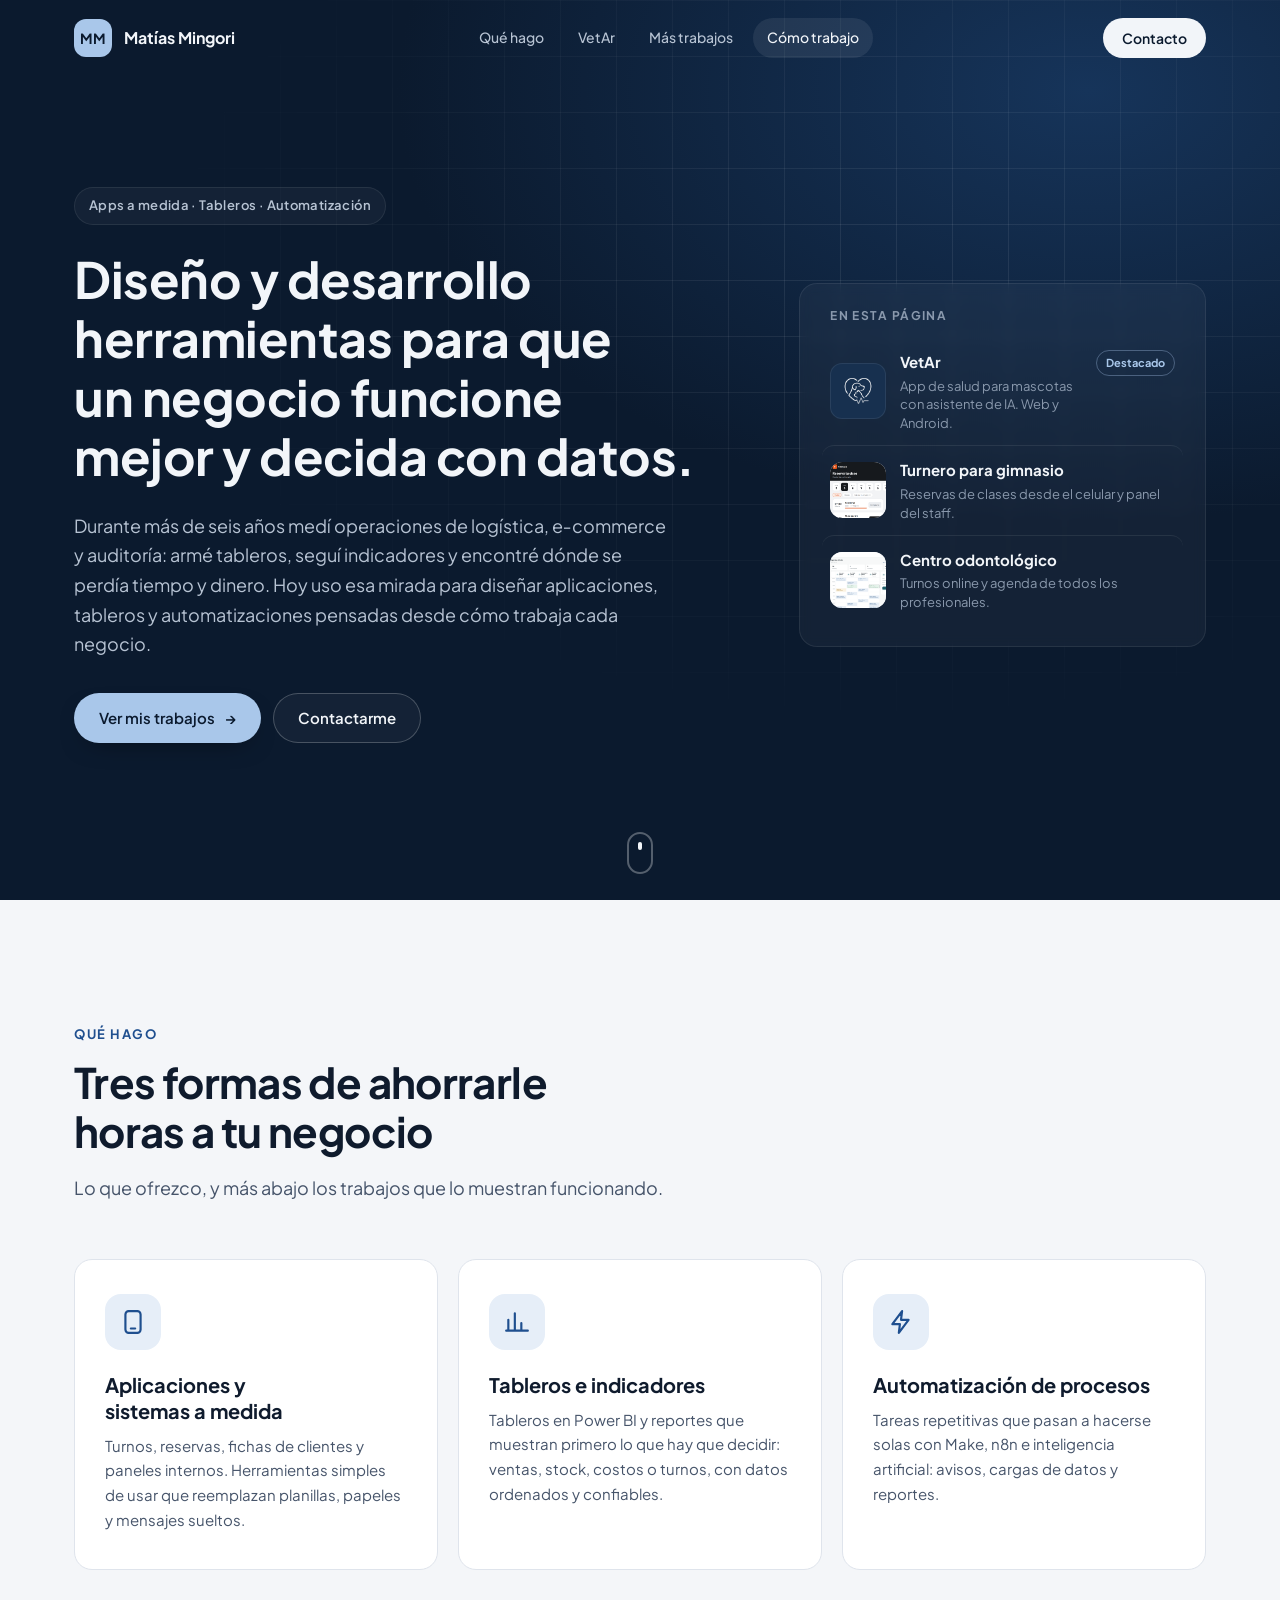
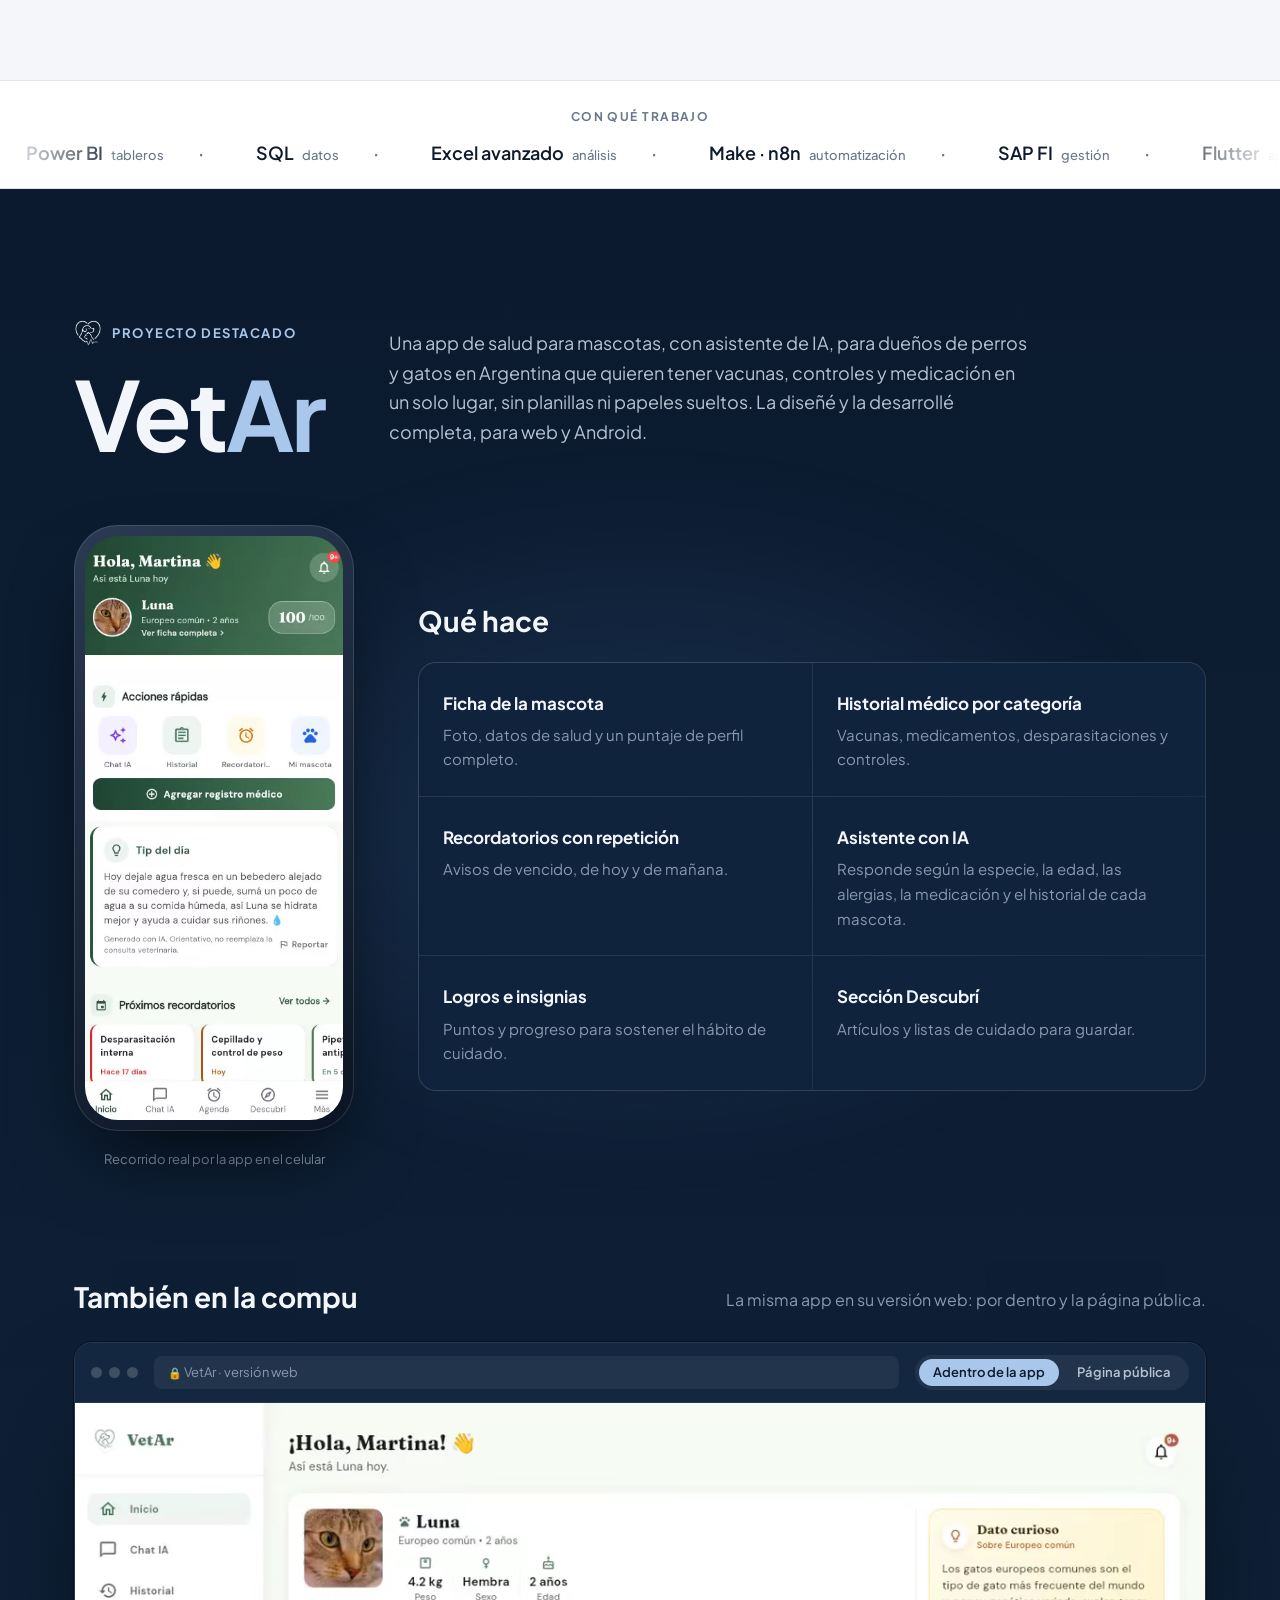
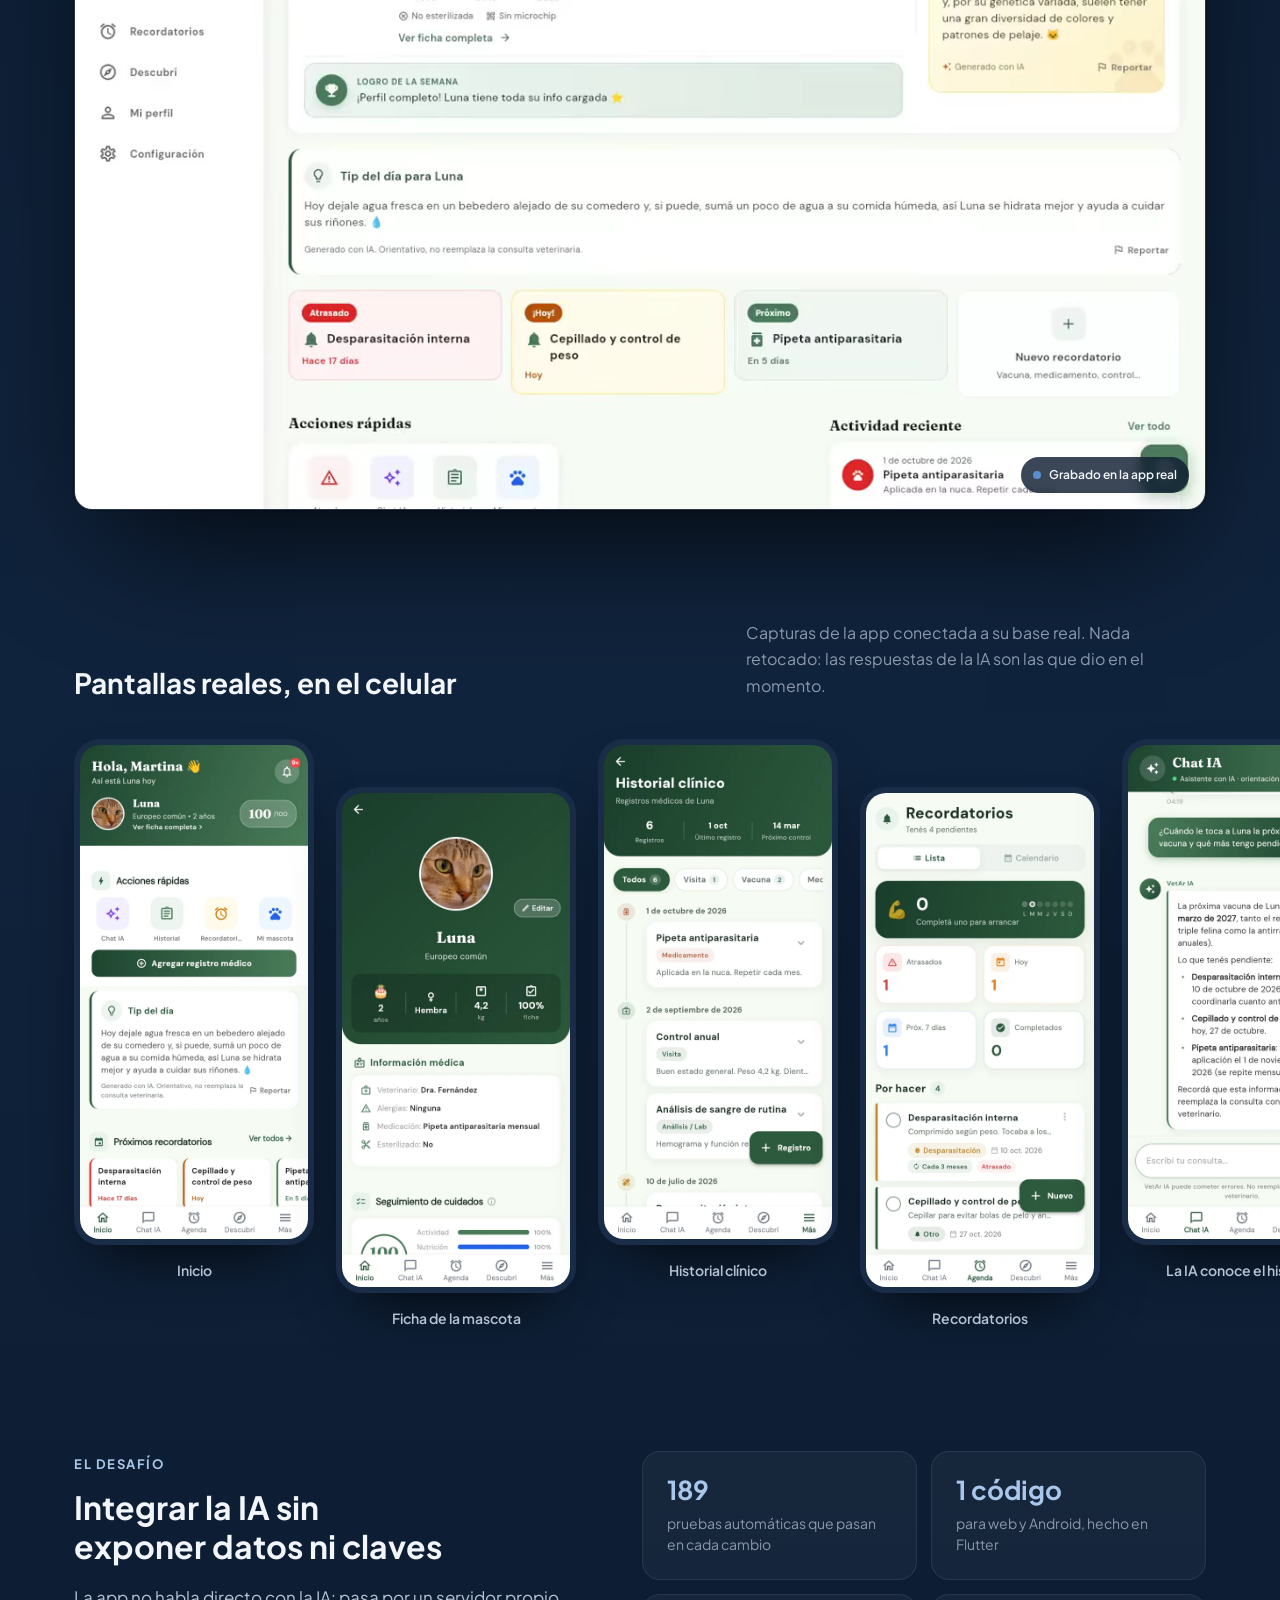
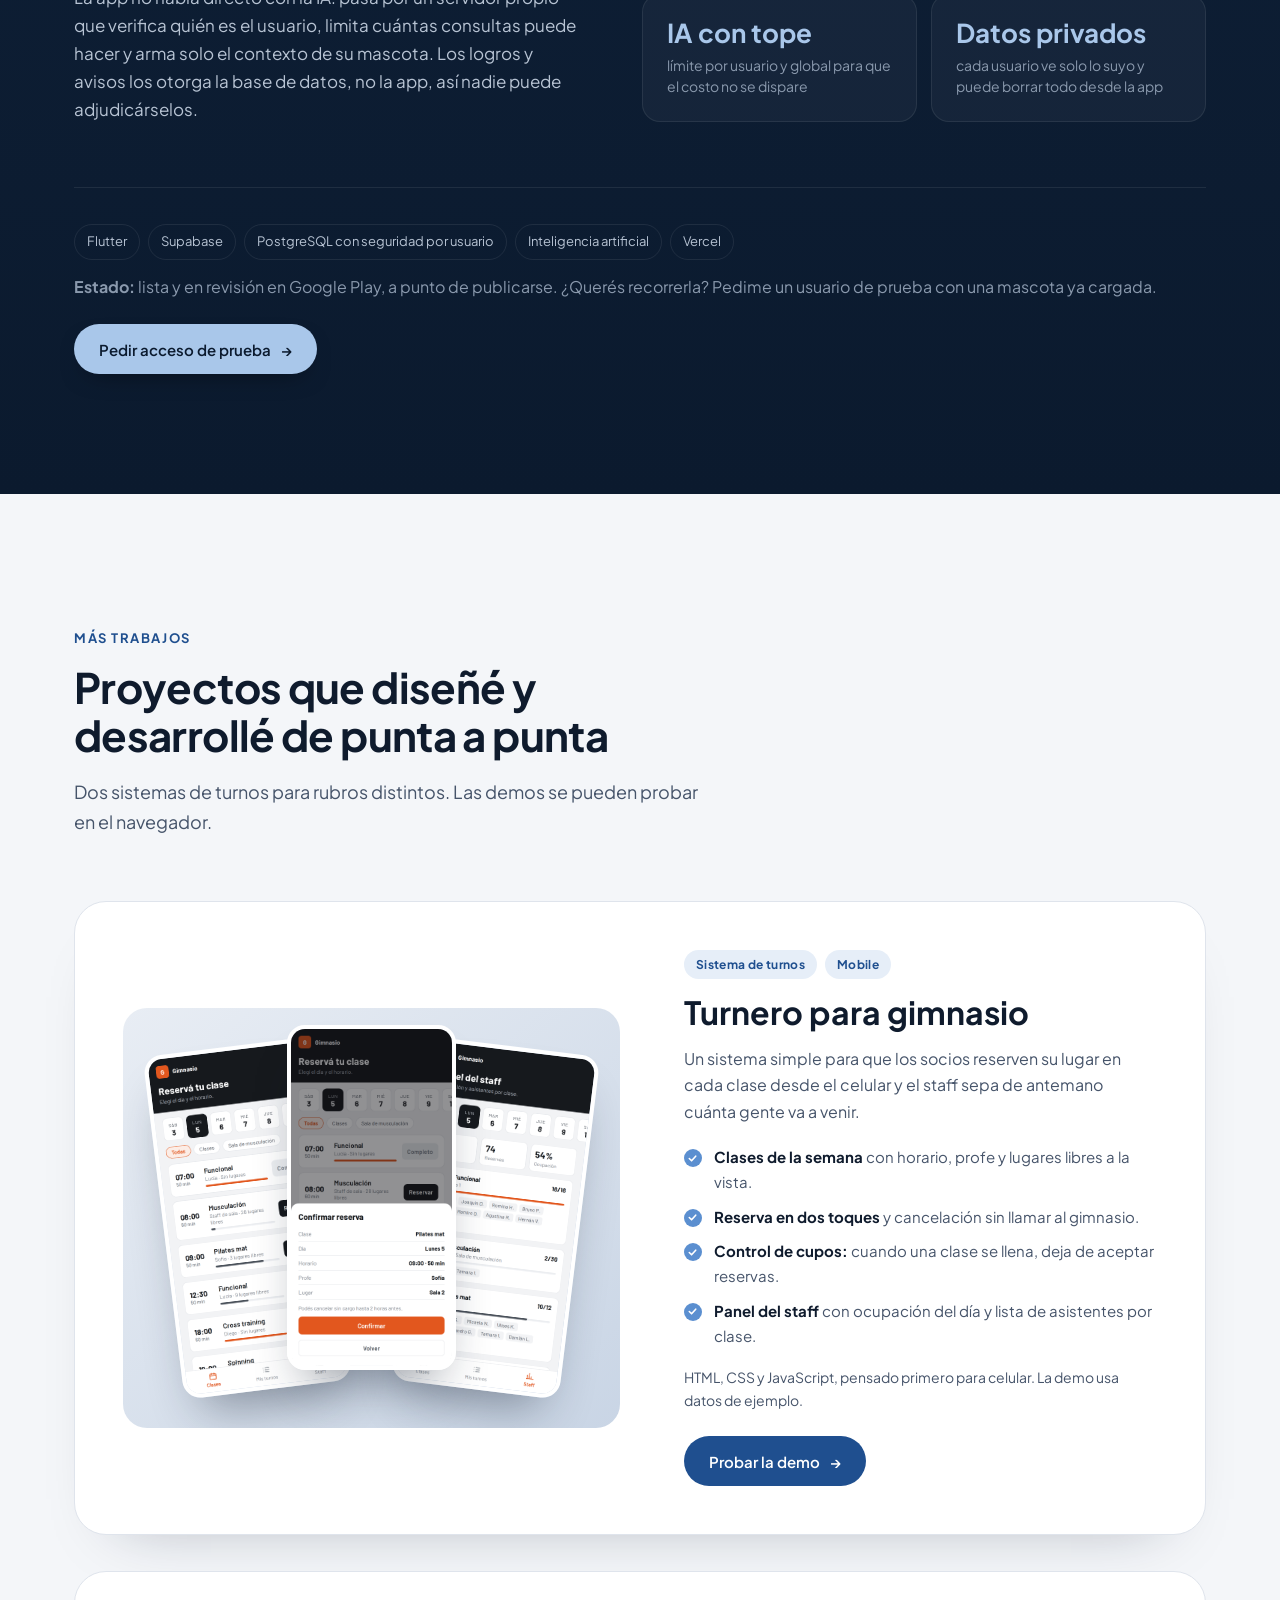
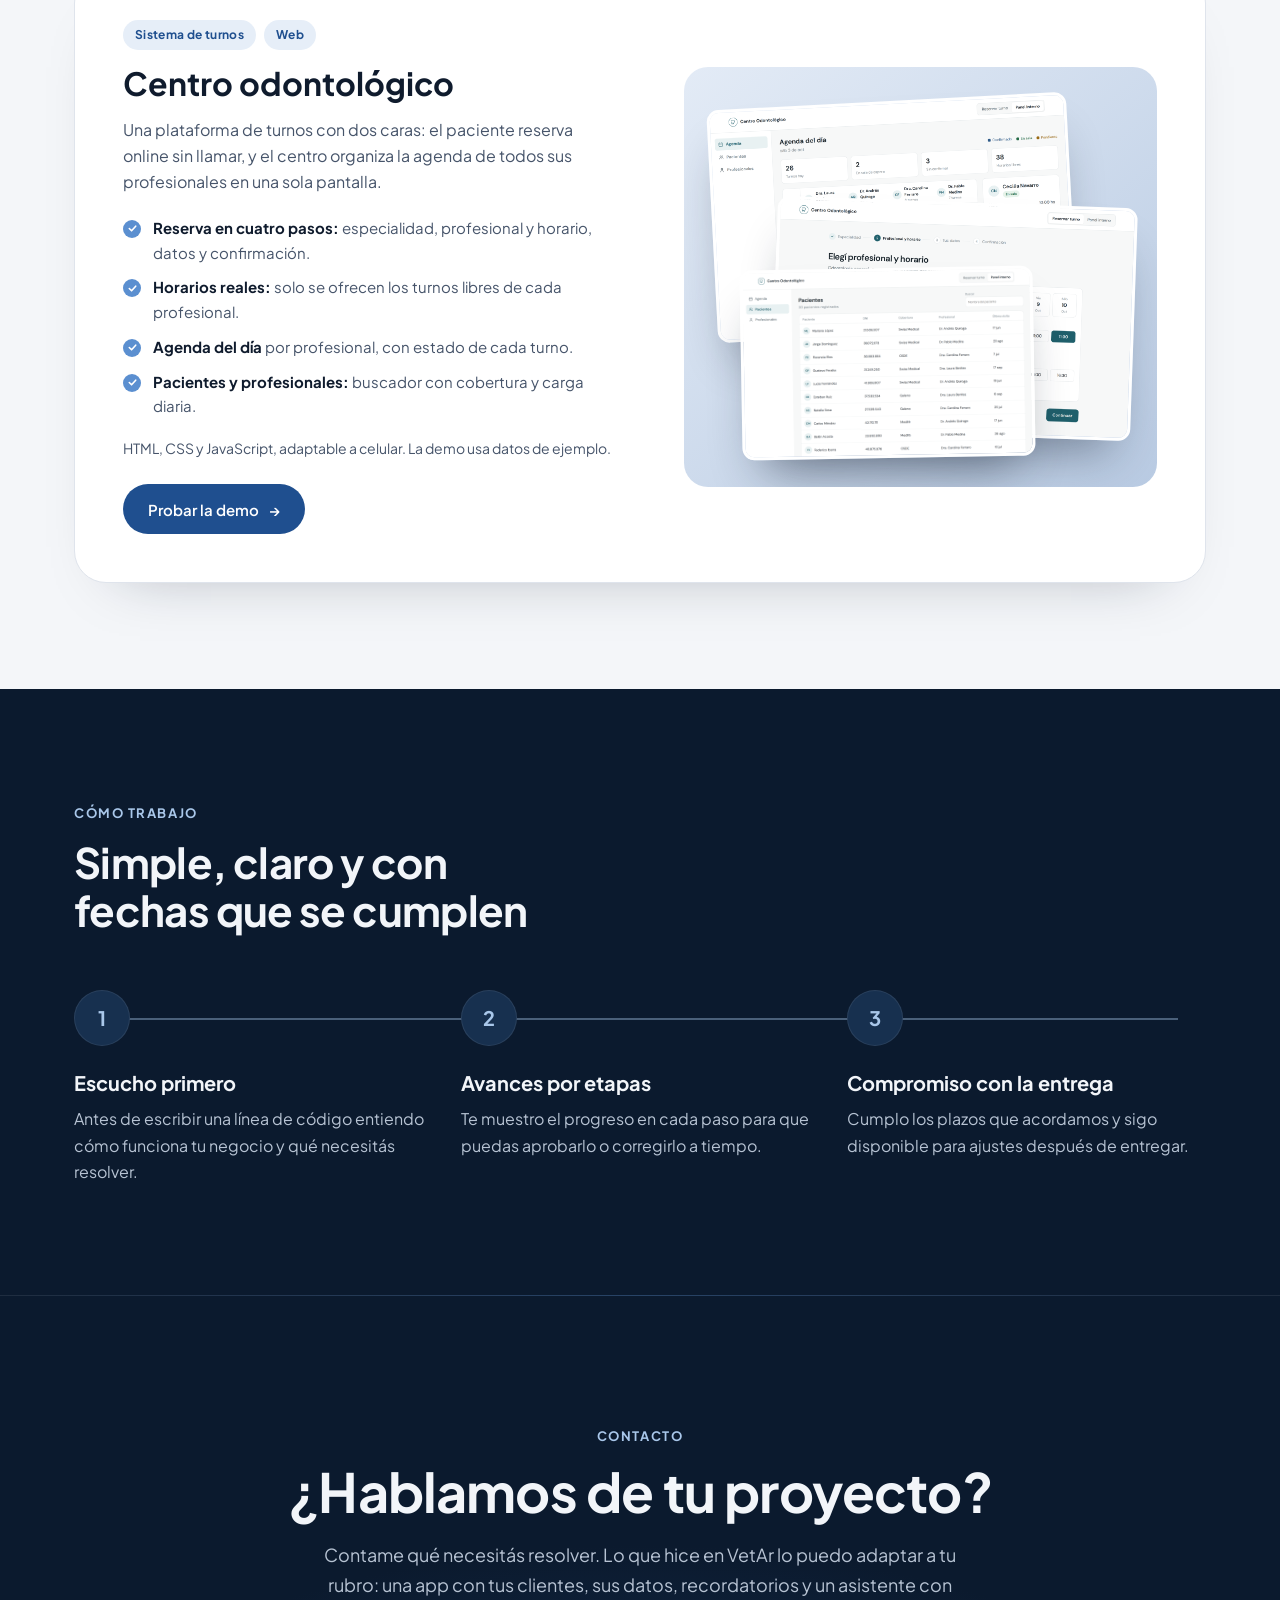
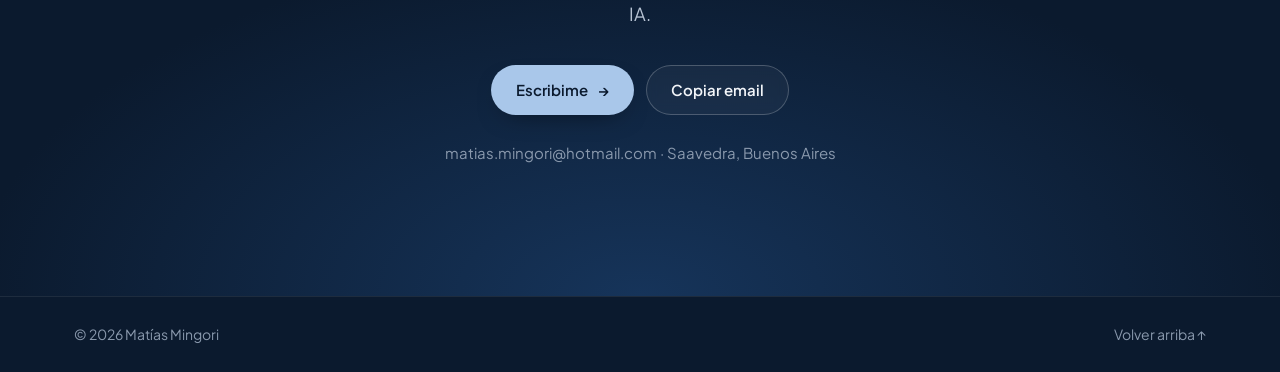
==== commit 341f3d76: "Rediseño: orden narrativo, paleta azul marino y tipografía sobria - El inicio presenta quién soy y u" ====
--- a/index.html
+++ b/index.html
@@ -5,15 +5,15 @@
   <meta name="viewport" content="width=device-width, initial-scale=1">
   <title>Matías Mingori · Apps, tableros y automatización</title>
   <meta name="description" content="Portfolio de Matías Mingori: apps a medida, tableros y automatizaciones con IA. Proyecto destacado: VetAr, asistente veterinario con inteligencia artificial.">
-  <meta name="theme-color" content="#0a1512">
+  <meta name="theme-color" content="#0b1a2e">
   <meta property="og:type" content="website">
   <meta property="og:title" content="Matías Mingori · Apps, tableros y automatización">
   <meta property="og:description" content="Diseño y desarrollo herramientas para que un negocio funcione mejor y decida con datos.">
   <meta property="og:image" content="https://matias-mingori.netlify.app/assets/video/vetar-escritorio.jpg">
-  <link rel="icon" href="data:image/svg+xml,%3Csvg xmlns='http://www.w3.org/2000/svg' viewBox='0 0 64 64'%3E%3Crect width='64' height='64' rx='16' fill='%230a1512'/%3E%3Ctext x='50%25' y='54%25' text-anchor='middle' dominant-baseline='middle' font-family='Georgia,serif' font-weight='700' font-size='30' fill='%2387e3b0'%3EMM%3C/text%3E%3C/svg%3E">
+  <link rel="icon" href="data:image/svg+xml,%3Csvg xmlns='http://www.w3.org/2000/svg' viewBox='0 0 64 64'%3E%3Crect width='64' height='64' rx='16' fill='%230b1a2e'/%3E%3Ctext x='50%25' y='54%25' text-anchor='middle' dominant-baseline='middle' font-family='Arial,sans-serif' font-weight='700' font-size='30' fill='%23a9c7ea'%3EMM%3C/text%3E%3C/svg%3E">
   <link rel="preconnect" href="https://fonts.googleapis.com">
   <link rel="preconnect" href="https://fonts.gstatic.com" crossorigin>
-  <link href="https://fonts.googleapis.com/css2?family=Fraunces:ital,opsz,wght@0,9..144,500;0,9..144,600;0,9..144,700;1,9..144,500;1,9..144,600&family=Plus+Jakarta+Sans:wght@400;500;600;700&display=swap" rel="stylesheet">
+  <link href="https://fonts.googleapis.com/css2?family=Plus+Jakarta+Sans:wght@400;500;600;700&display=swap" rel="stylesheet">
   <link rel="stylesheet" href="assets/css/styles.css">
   <script>document.documentElement.classList.add('js')</script>
 </head>
@@ -26,197 +26,49 @@
       <span class="brand-name">Matías Mingori</span>
     </a>
     <nav class="nav-links" aria-label="Secciones">
+      <a href="#servicios">Qué hago</a>
       <a href="#vetar">VetAr</a>
-      <a href="#trabajos">Trabajos</a>
-      <a href="#servicios">Servicios</a>
+      <a href="#trabajos">Más trabajos</a>
       <a href="#como-trabajo">Cómo trabajo</a>
     </nav>
     <a class="btn btn-small" href="#contacto">Contacto</a>
   </header>
 
   <main>
-    <!-- HERO -->
+    <!-- INICIO -->
     <section class="hero" id="inicio">
-      <div class="hero-bg" aria-hidden="true">
-        <span class="blob b1"></span><span class="blob b2"></span><span class="blob b3"></span>
-        <div class="grid-lines"></div>
-      </div>
+      <div class="hero-bg" aria-hidden="true"><div class="grid-lines"></div></div>
 
       <div class="hero-inner">
         <div class="hero-copy">
-          <p class="eyebrow drop" style="--d:0"><span class="pulse"></span> Apps a medida · Tableros · Automatización</p>
-          <h1 class="hero-title">
-            <span class="word drop" style="--d:1">Diseño</span> <span class="word drop" style="--d:2">y</span> <span class="word drop" style="--d:3">desarrollo</span>
-            <span class="word drop" style="--d:4">herramientas</span> <span class="word drop" style="--d:5">para</span> <span class="word drop" style="--d:6">que</span>
-            <span class="word drop" style="--d:7">un</span> <span class="word drop" style="--d:8">negocio</span> <em class="word drop grad" style="--d:9">funcione</em> <em class="word drop grad" style="--d:10">mejor</em>
-            <span class="word drop" style="--d:11">y</span> <span class="word drop" style="--d:12">decida</span> <span class="word drop" style="--d:13">con</span> <em class="word drop grad" style="--d:14">datos.</em>
-          </h1>
-          <p class="hero-sub drop" style="--d:15">Durante más de seis años medí operaciones de logística, e‑commerce y auditoría: armé tableros, seguí indicadores y encontré dónde se perdía tiempo y dinero. Hoy uso esa mirada para diseñar aplicaciones, tableros y automatizaciones pensadas desde cómo trabaja cada negocio.</p>
-          <div class="hero-cta drop" style="--d:16">
-            <a class="btn btn-glow" href="#vetar">Ver proyecto destacado <span aria-hidden="true">→</span></a>
+          <p class="eyebrow fade" style="--d:0">Apps a medida · Tableros · Automatización</p>
+          <h1 class="hero-title fade" style="--d:1">Diseño y desarrollo herramientas para que un negocio funcione mejor y decida con datos.</h1>
+          <p class="hero-sub fade" style="--d:2">Durante más de seis años medí operaciones de logística, e‑commerce y auditoría: armé tableros, seguí indicadores y encontré dónde se perdía tiempo y dinero. Hoy uso esa mirada para diseñar aplicaciones, tableros y automatizaciones pensadas desde cómo trabaja cada negocio.</p>
+          <div class="hero-cta fade" style="--d:3">
+            <a class="btn btn-primary" href="#vetar">Ver mis trabajos <span aria-hidden="true">→</span></a>
             <a class="btn btn-ghost" href="#contacto">Contactarme</a>
           </div>
-          <ul class="hero-stats drop" style="--d:17">
-            <li><strong><span data-count="6">6</span>+</strong><span>años midiendo operaciones reales</span></li>
-            <li><strong data-count="3">3</strong><span>apps propias funcionando</span></li>
-            <li><strong data-count="189">189</strong><span>pruebas automáticas en VetAr</span></li>
-          </ul>
-        </div>
-
-        <div class="hero-visual drop" style="--d:7">
-          <div class="phone float">
-            <video class="lazy-video" muted loop playsinline preload="none" poster="assets/video/vetar-celular.jpg" aria-label="Recorrido por VetAr en el celular">
-              <source data-src="assets/video/vetar-celular.mp4" type="video/mp4">
-              <source data-src="assets/video/vetar-celular.webm" type="video/webm">
-            </video>
-          </div>
-          <div class="chip chip-1 float-slow"><span class="dot"></span> IA que conoce a cada mascota</div>
-          <div class="chip chip-2 float-slow" style="animation-delay:-3s"><span class="chip-ico" aria-hidden="true">🔔</span> Recordatorios a tiempo</div>
-          <div class="chip chip-3 float-slow" style="animation-delay:-1.5s"><span class="chip-ico" aria-hidden="true">✓</span> Web y Android</div>
-        </div>
-      </div>
-
-      <a class="scroll-hint" href="#herramientas" aria-label="Bajar a la siguiente sección"><span></span></a>
-    </section>
-
-    <!-- HERRAMIENTAS -->
-    <section class="tools" id="herramientas" aria-label="Herramientas que uso">
-      <div class="marquee">
-        <div class="marquee-track">
-          <span>Power BI <small>tableros</small></span><span>SQL <small>datos</small></span><span>Excel avanzado <small>análisis</small></span><span>Make · n8n <small>automatización</small></span><span>SAP FI <small>gestión</small></span><span>Flutter <small>apps web y mobile</small></span><span>HTML · CSS · JS <small>sitios web</small></span><span>Supabase <small>bases de datos</small></span><span>VS Code · Git <small>desarrollo</small></span><span>Vercel · Netlify <small>publicación</small></span>
-        </div>
-      </div>
-    </section>
-
-    <!-- VETAR DESTACADO -->
-    <section class="vetar" id="vetar">
-      <div class="vetar-glow" aria-hidden="true"></div>
-      <div class="container">
-        <div class="vetar-head">
-          <div class="reveal">
-            <p class="kicker"><img src="img/vetar-logo-blanco.png" alt="" width="28" height="28"> Proyecto destacado · App web · salud de mascotas</p>
-            <h2 class="vetar-title">Vet<span>Ar</span></h2>
-          </div>
-          <p class="lead reveal" style="--rd:.1s">Un asistente veterinario con IA para dueños de perros y gatos en Argentina que quieren tener vacunas, controles y medicación en un solo lugar, sin planillas ni papeles sueltos.</p>
-        </div>
-
-        <div class="browser reveal-zoom">
-          <div class="browser-bar">
-            <span class="dots" aria-hidden="true"><i></i><i></i><i></i></span>
-            <span class="url">VetAr · versión web</span>
-            <div class="tabs" role="tablist" aria-label="Elegir video">
-              <button class="tab is-active" role="tab" aria-selected="true" data-video="assets/video/vetar-escritorio" data-poster="assets/video/vetar-escritorio.jpg">Adentro de la app</button>
-              <button class="tab" role="tab" aria-selected="false" data-video="assets/video/vetar-landing" data-poster="assets/video/vetar-landing.jpg">Página pública</button>
-            </div>
-          </div>
-          <div class="browser-screen">
-            <video id="vetar-desktop" class="lazy-video" muted loop playsinline preload="none" poster="assets/video/vetar-escritorio.jpg" aria-label="Recorrido por VetAr en la compu: inicio, ficha, historial, recordatorios y chat con IA">
-              <source data-src="assets/video/vetar-escritorio.mp4" type="video/mp4">
-              <source data-src="assets/video/vetar-escritorio.webm" type="video/webm">
-            </video>
-            <span class="live-badge"><span class="pulse"></span> Grabado en la app real</span>
-          </div>
-        </div>
-
-        <ol class="features">
-          <li class="feature reveal" style="--rd:0s"><span class="num">01</span><h3>Ficha de la mascota</h3><p>Foto, datos de salud y un puntaje de perfil completo.</p></li>
-          <li class="feature reveal" style="--rd:.06s"><span class="num">02</span><h3>Historial médico por categoría</h3><p>Vacunas, medicamentos, desparasitaciones y controles.</p></li>
-          <li class="feature reveal" style="--rd:.12s"><span class="num">03</span><h3>Recordatorios con repetición</h3><p>Avisos de vencido, de hoy y de mañana.</p></li>
-          <li class="feature reveal" style="--rd:.18s"><span class="num">04</span><h3>Asistente con IA</h3><p>Responde según la especie, la edad, las alergias, la medicación y el historial de cada mascota.</p></li>
-          <li class="feature reveal" style="--rd:.24s"><span class="num">05</span><h3>Logros e insignias</h3><p>Puntos y progreso para sostener el hábito de cuidado.</p></li>
-          <li class="feature reveal" style="--rd:.30s"><span class="num">06</span><h3>Sección Descubrí</h3><p>Artículos y listas de cuidado para guardar.</p></li>
-        </ol>
-
-        <div class="gallery-head reveal">
-          <h3>Pantallas reales, en el celular</h3>
-          <p>Capturas de la app conectada a su base real. Nada retocado: las respuestas de la IA son las que dio en el momento.</p>
-        </div>
-      </div>
-
-      <div class="gallery" tabindex="0" aria-label="Galería de pantallas de VetAr, se desliza hacia los costados">
-        <figure class="shot reveal" style="--rd:0s"><img src="assets/img/cel-11-inicio.webp" alt="Inicio de VetAr con la ficha de Luna y recordatorios" loading="lazy" width="520" height="1125"><figcaption>Inicio</figcaption></figure>
-        <figure class="shot reveal" style="--rd:.06s"><img src="assets/img/cel-13-ficha-de-la-mascota.webp" alt="Ficha de la mascota" loading="lazy" width="520" height="1125"><figcaption>Ficha de la mascota</figcaption></figure>
-        <figure class="shot reveal" style="--rd:.12s"><img src="assets/img/cel-15-historial-clinico.webp" alt="Historial clínico con vacunas y controles" loading="lazy" width="520" height="1125"><figcaption>Historial clínico</figcaption></figure>
-        <figure class="shot reveal" style="--rd:.18s"><img src="assets/img/cel-16-recordatorios.webp" alt="Recordatorios atrasados, de hoy y próximos" loading="lazy" width="520" height="1125"><figcaption>Recordatorios</figcaption></figure>
-        <figure class="shot reveal" style="--rd:.24s"><img src="assets/img/cel-20-chat-ia-conoce-el-historial.webp" alt="Chat con IA que responde con las fechas reales de la mascota" loading="lazy" width="520" height="1125"><figcaption>La IA conoce el historial</figcaption></figure>
-        <figure class="shot reveal" style="--rd:.30s"><img src="assets/img/cel-21-chat-ia-consulta-de-sintoma.webp" alt="Chat con IA ante un síntoma, orienta y deriva al veterinario" loading="lazy" width="520" height="1125"><figcaption>Orienta y deriva al veterinario</figcaption></figure>
-      </div>
-
-      <div class="container">
-        <div class="challenge">
-          <div class="challenge-text reveal">
-            <p class="kicker">El desafío</p>
-            <h3>Integrar la IA sin exponer datos ni claves</h3>
-            <p>La app no habla directo con la IA: pasa por un servidor propio que verifica quién es el usuario, limita cuántas consultas puede hacer y arma solo el contexto de su mascota. Los logros y avisos los otorga la base de datos, no la app, así nadie puede adjudicárselos.</p>
-          </div>
-          <div class="tech">
-            <div class="tech-card reveal" style="--rd:0s"><strong data-count="189">189</strong><p>pruebas automáticas que pasan en cada cambio</p></div>
-            <div class="tech-card reveal" style="--rd:.08s"><strong>1 código</strong><p>para web y Android, hecho en Flutter</p></div>
-            <div class="tech-card reveal" style="--rd:.16s"><strong>IA con tope</strong><p>límite por usuario y global para que el costo no se dispare</p></div>
-            <div class="tech-card reveal" style="--rd:.24s"><strong>Datos privados</strong><p>cada usuario ve solo lo suyo y puede borrar todo desde la app</p></div>
-          </div>
-        </div>
-
-        <div class="vetar-foot reveal">
-          <div>
-            <p class="stack"><span>Flutter</span><span>Supabase</span><span>PostgreSQL con seguridad por usuario</span><span>Inteligencia artificial</span><span>Vercel</span></p>
-            <p class="muted"><strong>Estado:</strong> lista y en revisión en Google Play, a punto de publicarse. ¿Querés recorrerla? Pedime un usuario de prueba con una mascota ya cargada.</p>
-          </div>
-          <a class="btn btn-glow" href="mailto:matias.mingori@hotmail.com?subject=Acceso%20de%20prueba%20a%20VetAr">Pedir acceso de prueba <span aria-hidden="true">→</span></a>
-        </div>
-      </div>
-    </section>
-
-    <!-- OTROS TRABAJOS -->
-    <section class="work" id="trabajos">
-      <div class="container">
-        <div class="section-head reveal">
-          <p class="kicker">Más trabajos</p>
-          <h2>Proyectos que diseñé y desarrollé de punta a punta</h2>
-        </div>
-
-        <article class="project reveal">
-          <div class="project-media media-gym" aria-hidden="false">
-            <img class="ph p1" src="img/gimnasio-1-clases.png" alt="Turnero para gimnasio: clases del día" loading="lazy" width="860" height="1800">
-            <img class="ph p2" src="img/gimnasio-2-confirmar.png" alt="Turnero para gimnasio: confirmar reserva" loading="lazy" width="860" height="1800">
-            <img class="ph p3" src="img/gimnasio-4-staff.png" alt="Turnero para gimnasio: panel del staff" loading="lazy" width="860" height="1800">
-          </div>
-          <div class="project-body">
-            <div class="tags"><span>Sistema de turnos</span><span>Mobile</span></div>
-            <h3>Turnero para gimnasio</h3>
-            <p>Un sistema simple para que los socios reserven su lugar en cada clase desde el celular y el staff sepa de antemano cuánta gente va a venir.</p>
-            <ul class="checks">
-              <li><strong>Clases de la semana</strong> con horario, profe y lugares libres a la vista.</li>
-              <li><strong>Reserva en dos toques</strong> y cancelación sin llamar al gimnasio.</li>
-              <li><strong>Control de cupos:</strong> cuando una clase se llena, deja de aceptar reservas.</li>
-              <li><strong>Panel del staff</strong> con ocupación del día y lista de asistentes por clase.</li>
-            </ul>
-            <p class="muted small">HTML, CSS y JavaScript, pensado primero para celular. La demo usa datos de ejemplo.</p>
-            <a class="btn btn-dark" href="demos/gimnasio/">Probar la demo <span aria-hidden="true">→</span></a>
-          </div>
-        </article>
-
-        <article class="project reverse reveal">
-          <div class="project-media media-dental">
-            <img class="sc s1" src="img/odontologia-5-agenda.png" alt="Centro odontológico: agenda del día" loading="lazy" width="2560" height="1640">
-            <img class="sc s2" src="img/odontologia-2-horario.png" alt="Centro odontológico: elegir profesional y horario" loading="lazy" width="2560" height="1640">
-            <img class="sc s3" src="img/odontologia-6-pacientes.png" alt="Centro odontológico: pacientes" loading="lazy" width="2560" height="1640">
-          </div>
-          <div class="project-body">
-            <div class="tags"><span>Sistema de turnos</span><span>Web</span></div>
-            <h3>Centro odontológico</h3>
-            <p>Una plataforma de turnos con dos caras: el paciente reserva online sin llamar, y el centro organiza la agenda de todos sus profesionales en una sola pantalla.</p>
-            <ul class="checks">
-              <li><strong>Reserva en cuatro pasos:</strong> especialidad, profesional y horario, datos y confirmación.</li>
-              <li><strong>Horarios reales:</strong> solo se ofrecen los turnos libres de cada profesional.</li>
-              <li><strong>Agenda del día</strong> por profesional, con estado de cada turno.</li>
-              <li><strong>Pacientes y profesionales:</strong> buscador con cobertura y carga diaria.</li>
-            </ul>
-            <p class="muted small">HTML, CSS y JavaScript, adaptable a celular. La demo usa datos de ejemplo.</p>
-            <a class="btn btn-dark" href="demos/odontologia/">Probar la demo <span aria-hidden="true">→</span></a>
-          </div>
-        </article>
-      </div>
+        </div>
+
+        <aside class="hero-index fade" style="--d:2" aria-label="Trabajos que vas a ver en esta página">
+          <p class="index-title">En esta página</p>
+          <a class="index-item" href="#vetar">
+            <span class="index-thumb thumb-vetar"><img src="img/vetar-logo-blanco.png" alt="" width="30" height="30"></span>
+            <span class="index-text"><strong>VetAr</strong><span>App de salud para mascotas con asistente de IA. Web y Android.</span></span>
+            <span class="index-tag">Destacado</span>
+          </a>
+          <a class="index-item" href="#gimnasio">
+            <span class="index-thumb"><img src="img/gimnasio-1-clases.png" alt="" width="56" height="56"></span>
+            <span class="index-text"><strong>Turnero para gimnasio</strong><span>Reservas de clases desde el celular y panel del staff.</span></span>
+          </a>
+          <a class="index-item" href="#odontologia">
+            <span class="index-thumb"><img src="img/odontologia-5-agenda.png" alt="" width="56" height="56"></span>
+            <span class="index-text"><strong>Centro odontológico</strong><span>Turnos online y agenda de todos los profesionales.</span></span>
+          </a>
+        </aside>
+      </div>
+
+      <a class="scroll-hint" href="#servicios" aria-label="Bajar a la siguiente sección"><span></span></a>
     </section>
 
     <!-- SERVICIOS -->
@@ -225,6 +77,7 @@
         <div class="section-head reveal">
           <p class="kicker">Qué hago</p>
           <h2>Tres formas de ahorrarle horas a tu negocio</h2>
+          <p class="lead">Lo que ofrezco, y más abajo los trabajos que lo muestran funcionando.</p>
         </div>
         <div class="service-grid">
           <article class="service reveal" style="--rd:0s">
@@ -246,6 +99,167 @@
       </div>
     </section>
 
+    <!-- HERRAMIENTAS -->
+    <section class="tools" id="herramientas" aria-label="Herramientas que uso">
+      <p class="tools-label">Con qué trabajo</p>
+      <div class="marquee">
+        <div class="marquee-track">
+          <span>Power BI <small>tableros</small></span><span>SQL <small>datos</small></span><span>Excel avanzado <small>análisis</small></span><span>Make · n8n <small>automatización</small></span><span>SAP FI <small>gestión</small></span><span>Flutter <small>apps web y mobile</small></span><span>HTML · CSS · JS <small>sitios web</small></span><span>Supabase <small>bases de datos</small></span><span>VS Code · Git <small>desarrollo</small></span><span>Vercel · Netlify <small>publicación</small></span>
+        </div>
+      </div>
+    </section>
+
+    <!-- VETAR DESTACADO -->
+    <section class="vetar" id="vetar">
+      <div class="vetar-glow" aria-hidden="true"></div>
+      <div class="container">
+        <div class="vetar-head">
+          <div class="reveal">
+            <p class="kicker"><img src="img/vetar-logo-blanco.png" alt="" width="28" height="28"> Proyecto destacado</p>
+            <h2 class="vetar-title">Vet<span>Ar</span></h2>
+          </div>
+          <p class="lead reveal" style="--rd:.1s">Una app de salud para mascotas, con asistente de IA, para dueños de perros y gatos en Argentina que quieren tener vacunas, controles y medicación en un solo lugar, sin planillas ni papeles sueltos. La diseñé y la desarrollé completa, para web y Android.</p>
+        </div>
+
+        <div class="vetar-intro">
+          <div class="vetar-phone reveal">
+            <div class="phone">
+              <video class="lazy-video" muted loop playsinline preload="none" poster="assets/video/vetar-celular.jpg" aria-label="Recorrido por VetAr en el celular">
+                <source data-src="assets/video/vetar-celular.mp4" type="video/mp4">
+                <source data-src="assets/video/vetar-celular.webm" type="video/webm">
+              </video>
+            </div>
+            <p class="caption">Recorrido real por la app en el celular</p>
+          </div>
+          <div class="vetar-what">
+            <h3 class="sub-title reveal">Qué hace</h3>
+            <ol class="features">
+              <li class="feature reveal" style="--rd:0s"><h3>Ficha de la mascota</h3><p>Foto, datos de salud y un puntaje de perfil completo.</p></li>
+              <li class="feature reveal" style="--rd:.06s"><h3>Historial médico por categoría</h3><p>Vacunas, medicamentos, desparasitaciones y controles.</p></li>
+              <li class="feature reveal" style="--rd:.12s"><h3>Recordatorios con repetición</h3><p>Avisos de vencido, de hoy y de mañana.</p></li>
+              <li class="feature reveal" style="--rd:.18s"><h3>Asistente con IA</h3><p>Responde según la especie, la edad, las alergias, la medicación y el historial de cada mascota.</p></li>
+              <li class="feature reveal" style="--rd:.24s"><h3>Logros e insignias</h3><p>Puntos y progreso para sostener el hábito de cuidado.</p></li>
+              <li class="feature reveal" style="--rd:.30s"><h3>Sección Descubrí</h3><p>Artículos y listas de cuidado para guardar.</p></li>
+            </ol>
+          </div>
+        </div>
+
+        <div class="browser-head reveal">
+          <h3 class="sub-title">También en la compu</h3>
+          <p>La misma app en su versión web: por dentro y la página pública.</p>
+        </div>
+        <div class="browser reveal-zoom">
+          <div class="browser-bar">
+            <span class="dots" aria-hidden="true"><i></i><i></i><i></i></span>
+            <span class="url">VetAr · versión web</span>
+            <div class="tabs" role="tablist" aria-label="Elegir video">
+              <button class="tab is-active" role="tab" aria-selected="true" data-video="assets/video/vetar-escritorio" data-poster="assets/video/vetar-escritorio.jpg">Adentro de la app</button>
+              <button class="tab" role="tab" aria-selected="false" data-video="assets/video/vetar-landing" data-poster="assets/video/vetar-landing.jpg">Página pública</button>
+            </div>
+          </div>
+          <div class="browser-screen">
+            <video id="vetar-desktop" class="lazy-video" muted loop playsinline preload="none" poster="assets/video/vetar-escritorio.jpg" aria-label="Recorrido por VetAr en la compu: inicio, ficha, historial, recordatorios y chat con IA">
+              <source data-src="assets/video/vetar-escritorio.mp4" type="video/mp4">
+              <source data-src="assets/video/vetar-escritorio.webm" type="video/webm">
+            </video>
+            <span class="live-badge"><span class="pulse"></span> Grabado en la app real</span>
+          </div>
+        </div>
+
+
+        <div class="gallery-head reveal">
+          <h3>Pantallas reales, en el celular</h3>
+          <p>Capturas de la app conectada a su base real. Nada retocado: las respuestas de la IA son las que dio en el momento.</p>
+        </div>
+      </div>
+
+      <div class="gallery" tabindex="0" aria-label="Galería de pantallas de VetAr, se desliza hacia los costados">
+        <figure class="shot reveal" style="--rd:0s"><img src="assets/img/cel-11-inicio.webp" alt="Inicio de VetAr con la ficha de Luna y recordatorios" loading="lazy" width="520" height="1125"><figcaption>Inicio</figcaption></figure>
+        <figure class="shot reveal" style="--rd:.06s"><img src="assets/img/cel-13-ficha-de-la-mascota.webp" alt="Ficha de la mascota" loading="lazy" width="520" height="1125"><figcaption>Ficha de la mascota</figcaption></figure>
+        <figure class="shot reveal" style="--rd:.12s"><img src="assets/img/cel-15-historial-clinico.webp" alt="Historial clínico con vacunas y controles" loading="lazy" width="520" height="1125"><figcaption>Historial clínico</figcaption></figure>
+        <figure class="shot reveal" style="--rd:.18s"><img src="assets/img/cel-16-recordatorios.webp" alt="Recordatorios atrasados, de hoy y próximos" loading="lazy" width="520" height="1125"><figcaption>Recordatorios</figcaption></figure>
+        <figure class="shot reveal" style="--rd:.24s"><img src="assets/img/cel-20-chat-ia-conoce-el-historial.webp" alt="Chat con IA que responde con las fechas reales de la mascota" loading="lazy" width="520" height="1125"><figcaption>La IA conoce el historial</figcaption></figure>
+        <figure class="shot reveal" style="--rd:.30s"><img src="assets/img/cel-21-chat-ia-consulta-de-sintoma.webp" alt="Chat con IA ante un síntoma, orienta y deriva al veterinario" loading="lazy" width="520" height="1125"><figcaption>Orienta y deriva al veterinario</figcaption></figure>
+      </div>
+
+      <div class="container">
+        <div class="challenge">
+          <div class="challenge-text reveal">
+            <p class="kicker">El desafío</p>
+            <h3>Integrar la IA sin exponer datos ni claves</h3>
+            <p>La app no habla directo con la IA: pasa por un servidor propio que verifica quién es el usuario, limita cuántas consultas puede hacer y arma solo el contexto de su mascota. Los logros y avisos los otorga la base de datos, no la app, así nadie puede adjudicárselos.</p>
+          </div>
+          <div class="tech">
+            <div class="tech-card reveal" style="--rd:0s"><strong data-count="189">189</strong><p>pruebas automáticas que pasan en cada cambio</p></div>
+            <div class="tech-card reveal" style="--rd:.08s"><strong>1 código</strong><p>para web y Android, hecho en Flutter</p></div>
+            <div class="tech-card reveal" style="--rd:.16s"><strong>IA con tope</strong><p>límite por usuario y global para que el costo no se dispare</p></div>
+            <div class="tech-card reveal" style="--rd:.24s"><strong>Datos privados</strong><p>cada usuario ve solo lo suyo y puede borrar todo desde la app</p></div>
+          </div>
+        </div>
+
+        <div class="vetar-foot reveal">
+          <div>
+            <p class="stack"><span>Flutter</span><span>Supabase</span><span>PostgreSQL con seguridad por usuario</span><span>Inteligencia artificial</span><span>Vercel</span></p>
+            <p class="muted"><strong>Estado:</strong> lista y en revisión en Google Play, a punto de publicarse. ¿Querés recorrerla? Pedime un usuario de prueba con una mascota ya cargada.</p>
+          </div>
+          <a class="btn btn-primary" href="mailto:matias.mingori@hotmail.com?subject=Acceso%20de%20prueba%20a%20VetAr">Pedir acceso de prueba <span aria-hidden="true">→</span></a>
+        </div>
+      </div>
+    </section>
+
+    <!-- OTROS TRABAJOS -->
+    <section class="work" id="trabajos">
+      <div class="container">
+        <div class="section-head reveal">
+          <p class="kicker">Más trabajos</p>
+          <h2>Proyectos que diseñé y desarrollé de punta a punta</h2>
+          <p class="lead">Dos sistemas de turnos para rubros distintos. Las demos se pueden probar en el navegador.</p>
+        </div>
+
+        <article class="project reveal" id="gimnasio">
+          <div class="project-media media-gym" aria-hidden="false">
+            <img class="ph p1" src="img/gimnasio-1-clases.png" alt="Turnero para gimnasio: clases del día" loading="lazy" width="860" height="1800">
+            <img class="ph p2" src="img/gimnasio-2-confirmar.png" alt="Turnero para gimnasio: confirmar reserva" loading="lazy" width="860" height="1800">
+            <img class="ph p3" src="img/gimnasio-4-staff.png" alt="Turnero para gimnasio: panel del staff" loading="lazy" width="860" height="1800">
+          </div>
+          <div class="project-body">
+            <div class="tags"><span>Sistema de turnos</span><span>Mobile</span></div>
+            <h3>Turnero para gimnasio</h3>
+            <p>Un sistema simple para que los socios reserven su lugar en cada clase desde el celular y el staff sepa de antemano cuánta gente va a venir.</p>
+            <ul class="checks">
+              <li><strong>Clases de la semana</strong> con horario, profe y lugares libres a la vista.</li>
+              <li><strong>Reserva en dos toques</strong> y cancelación sin llamar al gimnasio.</li>
+              <li><strong>Control de cupos:</strong> cuando una clase se llena, deja de aceptar reservas.</li>
+              <li><strong>Panel del staff</strong> con ocupación del día y lista de asistentes por clase.</li>
+            </ul>
+            <p class="muted small">HTML, CSS y JavaScript, pensado primero para celular. La demo usa datos de ejemplo.</p>
+            <a class="btn btn-dark" href="demos/gimnasio/">Probar la demo <span aria-hidden="true">→</span></a>
+          </div>
+        </article>
+
+        <article class="project reverse reveal" id="odontologia">
+          <div class="project-media media-dental">
+            <img class="sc s1" src="img/odontologia-5-agenda.png" alt="Centro odontológico: agenda del día" loading="lazy" width="2560" height="1640">
+            <img class="sc s2" src="img/odontologia-2-horario.png" alt="Centro odontológico: elegir profesional y horario" loading="lazy" width="2560" height="1640">
+            <img class="sc s3" src="img/odontologia-6-pacientes.png" alt="Centro odontológico: pacientes" loading="lazy" width="2560" height="1640">
+          </div>
+          <div class="project-body">
+            <div class="tags"><span>Sistema de turnos</span><span>Web</span></div>
+            <h3>Centro odontológico</h3>
+            <p>Una plataforma de turnos con dos caras: el paciente reserva online sin llamar, y el centro organiza la agenda de todos sus profesionales en una sola pantalla.</p>
+            <ul class="checks">
+              <li><strong>Reserva en cuatro pasos:</strong> especialidad, profesional y horario, datos y confirmación.</li>
+              <li><strong>Horarios reales:</strong> solo se ofrecen los turnos libres de cada profesional.</li>
+              <li><strong>Agenda del día</strong> por profesional, con estado de cada turno.</li>
+              <li><strong>Pacientes y profesionales:</strong> buscador con cobertura y carga diaria.</li>
+            </ul>
+            <p class="muted small">HTML, CSS y JavaScript, adaptable a celular. La demo usa datos de ejemplo.</p>
+            <a class="btn btn-dark" href="demos/odontologia/">Probar la demo <span aria-hidden="true">→</span></a>
+          </div>
+        </article>
+      </div>
+    </section>
+
     <!-- CÓMO TRABAJO -->
     <section class="process" id="como-trabajo">
       <div class="container">
@@ -263,13 +277,12 @@
 
     <!-- CONTACTO -->
     <section class="contact" id="contacto">
-      <div class="hero-bg" aria-hidden="true"><span class="blob b1"></span><span class="blob b2"></span></div>
-      <div class="container contact-inner reveal">
+            <div class="container contact-inner reveal">
         <p class="kicker">Contacto</p>
-        <h2>¿Hablamos de tu <em class="grad">proyecto</em>?</h2>
+        <h2>¿Hablamos de tu proyecto?</h2>
         <p class="lead">Contame qué necesitás resolver. Lo que hice en VetAr lo puedo adaptar a tu rubro: una app con tus clientes, sus datos, recordatorios y un asistente con IA.</p>
         <div class="contact-actions">
-          <a class="btn btn-glow" href="mailto:matias.mingori@hotmail.com">Escribime <span aria-hidden="true">→</span></a>
+          <a class="btn btn-primary" href="mailto:matias.mingori@hotmail.com">Escribime <span aria-hidden="true">→</span></a>
           <button class="btn btn-ghost" type="button" id="copy-email" data-email="matias.mingori@hotmail.com">Copiar email</button>
         </div>
         <p class="contact-meta"><span id="email">matias.mingori@hotmail.com</span> · Saavedra, Buenos Aires</p>
--- a/assets/css/styles.css
+++ b/assets/css/styles.css
@@ -1,36 +1,33 @@
 /* Portfolio de Matías Mingori
-   Oscuro y con color arriba (hero, VetAr, contacto), claro y tranquilo para leer (trabajos, servicios, experiencia). */
+   Azul marino en las bandas oscuras (inicio, VetAr, cómo trabajo, contacto) y gris azulado claro para leer. */
 
 :root {
   color-scheme: light;
-  --night: #07110e;
-  --night-2: #0d1d17;
-  --night-3: #14291f;
-  --night-line: rgba(255, 255, 255, .09);
-  --on-night: #f3f7f4;
-  --on-night-2: #b4c6bc;
-  --on-night-3: #84988d;
-
-  --mint: #87e3b0;
-  --emerald: #2fbf71;
-  --amber: #ffbe55;
-  --coral: #ff7f5c;
-  --sky: #78c6ff;
-  --violet: #a68bff;
-
-  --bg: #f6f6f1;
+  --night: #0b1a2e;
+  --night-2: #10233c;
+  --night-3: #17304f;
+  --night-line: rgba(255, 255, 255, .08);
+  --on-night: #f2f5f9;
+  --on-night-2: #b7c3d3;
+  --on-night-3: #8a99ad;
+
+  --accent: #a9c7ea;      /* azul claro para detalles sobre fondo oscuro */
+  --accent-2: #5b8fd0;    /* azul medio */
+  --blue: #1f4f8f;        /* azul para fondo claro */
+
+  --bg: #f4f6f9;
   --surface: #ffffff;
-  --ink: #0f1a16;
-  --ink-2: #47564f;
-  --ink-3: #6b7a72;
-  --line: #e2e5dd;
-
-  --serif: 'Fraunces', Georgia, 'Times New Roman', serif;
+  --ink: #0f1b2d;
+  --ink-2: #46546a;
+  --ink-3: #6a778b;
+  --line: #dfe4ec;
+
   --sans: 'Plus Jakarta Sans', 'Segoe UI', system-ui, -apple-system, sans-serif;
+  --serif: var(--sans);
   --wrap: 1180px;
-  --radius: 22px;
+  --radius: 18px;
   --ease: cubic-bezier(.2, .8, .2, 1);
-  --spring: cubic-bezier(.34, 1.56, .64, 1);
+  --spring: cubic-bezier(.34, 1.3, .64, 1);
 }
 
 *, *::before, *::after { box-sizing: border-box; }
@@ -51,8 +48,8 @@
 h1, h2, h3 { margin: 0; text-wrap: balance; }
 p { margin: 0; }
 ol, ul { margin: 0; padding: 0; list-style: none; }
-:focus-visible { outline: 2px solid var(--mint); outline-offset: 3px; border-radius: 6px; }
-::selection { background: var(--mint); color: var(--night); }
+:focus-visible { outline: 2px solid var(--accent); outline-offset: 3px; border-radius: 6px; }
+::selection { background: var(--accent); color: var(--night); }
 
 .container { max-width: var(--wrap); margin: 0 auto; padding-inline: 24px; }
 @media (max-width: 480px) { .container { padding-inline: 16px; } }
@@ -72,27 +69,22 @@
 .btn span { transition: transform .35s var(--spring); }
 .btn:hover span { transform: translateX(4px); }
 .btn:active { transform: scale(.97); }
-.btn-glow {
-  color: var(--night);
-  background: linear-gradient(90deg, var(--mint), var(--emerald) 25%, var(--amber) 50%, var(--emerald) 75%, var(--mint));
-  background-size: 200% 100%;
-  box-shadow: 0 10px 30px -10px rgba(47, 191, 113, .7), inset 0 1px 0 rgba(255,255,255,.5);
-  animation: shimmer 6s linear infinite;
-}
-.btn-glow:hover { transform: translateY(-2px); box-shadow: 0 18px 40px -12px rgba(47, 191, 113, .85), inset 0 1px 0 rgba(255,255,255,.5); }
+.btn-primary { color: var(--night); background: var(--accent); box-shadow: 0 10px 26px -14px rgba(0, 0, 0, .6); }
+.btn-primary:hover { transform: translateY(-2px); background: #c3d8f1; }
+.light .btn-primary, .work .btn-primary { color: #fff; background: var(--blue); }
 .btn-ghost { color: var(--on-night); border-color: rgba(255,255,255,.22); background: rgba(255,255,255,.04); backdrop-filter: blur(6px); }
 .btn-ghost:hover { border-color: var(--on-night); background: rgba(255,255,255,.1); }
-.btn-dark { color: var(--on-night); background: var(--night); }
-.btn-dark:hover { transform: translateY(-2px); box-shadow: 0 14px 30px -14px rgba(7, 17, 14, .8); }
+.btn-dark { color: #fff; background: var(--blue); }
+.btn-dark:hover { transform: translateY(-2px); box-shadow: 0 14px 30px -14px rgba(11, 26, 46, .8); }
 .btn-small { min-height: 40px; padding: 0 18px; font-size: 14px; color: var(--night); background: var(--on-night); }
-.btn-small:hover { background: var(--mint); }
+.btn-small:hover { background: var(--accent); }
 
 @keyframes shimmer { to { background-position: -200% 0; } }
 
 /* ---------- Barra de progreso y navegación ---------- */
 .progress {
-  position: fixed; inset: 0 0 auto 0; height: 3px; z-index: 60;
-  background: linear-gradient(90deg, var(--mint), var(--amber), var(--coral));
+  position: fixed; inset: 0 0 auto 0; height: 2px; z-index: 60;
+  background: rgba(169, 199, 234, .75);
   transform-origin: 0 50%; transform: scaleX(var(--p, 0));
 }
 .nav {
@@ -104,7 +96,7 @@
 }
 .nav.is-scrolled {
   padding-top: 10px; padding-bottom: 10px;
-  background: rgba(7, 17, 14, .72);
+  background: rgba(11, 26, 46, .82);
   backdrop-filter: blur(14px) saturate(1.4);
   -webkit-backdrop-filter: blur(14px) saturate(1.4);
   box-shadow: 0 1px 0 var(--night-line);
@@ -113,11 +105,10 @@
 .brand { display: inline-flex; align-items: center; gap: 12px; text-decoration: none; font-weight: 700; }
 .brand-mark {
   display: grid; place-items: center; width: 38px; height: 38px; border-radius: 12px;
-  font: 700 15px/1 var(--serif); letter-spacing: .02em; color: var(--night);
-  background: linear-gradient(135deg, var(--mint), var(--amber));
+  font: 700 14px/1 var(--sans); letter-spacing: .02em; color: var(--night);
+  background: var(--accent);
   transition: transform .5s var(--spring);
 }
-.brand:hover .brand-mark { transform: rotate(-8deg) scale(1.06); }
 .nav-links { display: flex; gap: 6px; }
 .nav-links a {
   position: relative; padding: 8px 14px; border-radius: 999px;
@@ -133,89 +124,63 @@
   min-height: 100svh;
   display: flex; align-items: center;
   padding: 120px 0 90px;
-  background: var(--night); color: var(--on-night);
+  background: radial-gradient(90% 80% at 85% 10%, #16345a 0%, var(--night) 60%); color: var(--on-night);
 }
 .hero-bg { position: absolute; inset: 0; z-index: -1; pointer-events: none; }
-.blob { position: absolute; border-radius: 50%; filter: blur(80px); opacity: .55; will-change: transform; }
-.b1 { width: 52vmax; height: 52vmax; left: -18vmax; top: -22vmax; background: radial-gradient(circle, #1f9d5c, transparent 65%); animation: drift1 22s ease-in-out infinite alternate; }
-.b2 { width: 40vmax; height: 40vmax; right: -14vmax; top: 6vmax; background: radial-gradient(circle, #e59a2b, transparent 65%); opacity: .38; animation: drift2 26s ease-in-out infinite alternate; }
-.b3 { width: 34vmax; height: 34vmax; left: 30vw; bottom: -20vmax; background: radial-gradient(circle, #2a7fd0, transparent 65%); opacity: .35; animation: drift3 30s ease-in-out infinite alternate; }
-@keyframes drift1 { to { transform: translate(14vmax, 10vmax) scale(1.15); } }
-@keyframes drift2 { to { transform: translate(-12vmax, 14vmax) scale(.9); } }
-@keyframes drift3 { to { transform: translate(-16vmax, -8vmax) scale(1.2); } }
 .grid-lines {
   position: absolute; inset: 0;
   background-image: linear-gradient(var(--night-line) 1px, transparent 1px), linear-gradient(90deg, var(--night-line) 1px, transparent 1px);
-  background-size: 64px 64px;
-  mask-image: radial-gradient(ellipse 70% 60% at 50% 40%, #000 20%, transparent 75%);
-  -webkit-mask-image: radial-gradient(ellipse 70% 60% at 50% 40%, #000 20%, transparent 75%);
+  background-size: 56px 56px;
+  mask-image: radial-gradient(ellipse 80% 70% at 70% 30%, #000 10%, transparent 75%);
+  -webkit-mask-image: radial-gradient(ellipse 80% 70% at 70% 30%, #000 10%, transparent 75%);
 }
 
 .hero-inner {
   width: 100%; max-width: var(--wrap); margin: 0 auto; padding-inline: 24px;
-  display: grid; grid-template-columns: minmax(0, 1.25fr) minmax(0, .75fr); gap: 56px; align-items: center;
+  display: grid; grid-template-columns: minmax(0, 1.3fr) minmax(0, .8fr); gap: 64px; align-items: center;
 }
 .eyebrow {
   display: inline-flex; align-items: center; gap: 10px;
   padding: 7px 14px; border-radius: 999px;
   border: 1px solid var(--night-line); background: rgba(255,255,255,.04);
-  font-size: 13px; font-weight: 600; letter-spacing: .04em; color: var(--on-night-2);
+  font-size: 13px; font-weight: 600; letter-spacing: .03em; color: var(--on-night-2);
 }
 .hero-title {
   margin-top: 24px;
-  font: 600 clamp(36px, 4.9vw, 64px)/1.05 var(--serif);
-  letter-spacing: -.02em;
-}
-.word { display: inline-block; }
-.grad {
-  font-style: italic;
-  background: linear-gradient(100deg, var(--mint), var(--amber) 50%, var(--coral), var(--mint));
-  background-size: 300% 100%;
-  -webkit-background-clip: text; background-clip: text; color: transparent;
-  animation: shimmer 9s linear infinite;
-  padding-right: .06em;
+  font: 700 clamp(32px, 4vw, 50px)/1.18 var(--sans);
+  letter-spacing: -.01em;
 }
 .hero-sub { margin-top: 26px; max-width: 600px; font-size: 18px; color: var(--on-night-2); }
 .hero-cta { margin-top: 34px; display: flex; flex-wrap: wrap; gap: 12px; }
-.hero-stats { margin-top: 40px; display: flex; flex-wrap: wrap; gap: 14px 36px; }
-.hero-stats li { display: flex; flex-direction: column; min-width: 120px; }
-.hero-stats strong { font: 600 38px/1 var(--serif); color: var(--on-night); }
-.hero-stats li > span { margin-top: 6px; font-size: 13px; color: var(--on-night-3); max-width: 160px; line-height: 1.4; }
-
-/* Entrada del hero: cada pieza baja suave, se enfoca y aparece */
-.drop {
-  opacity: 0; transform: translateY(-34px); filter: blur(10px);
-  animation: drop-in 1s var(--ease) forwards;
-  animation-delay: calc(var(--d, 0) * 70ms + 150ms);
-}
-@keyframes drop-in { to { opacity: 1; transform: none; filter: blur(0); } }
+
+/* Entrada del inicio: aparece suave, sin efectos */
+.fade { opacity: 0; transform: translateY(12px); animation: fade-in .8s var(--ease) forwards; animation-delay: calc(var(--d, 0) * 120ms + 100ms); }
+@keyframes fade-in { to { opacity: 1; transform: none; } }
+
+/* Índice de trabajos en el inicio */
+.hero-index { padding: 22px; border-radius: var(--radius); background: rgba(255,255,255,.04); border: 1px solid var(--night-line); backdrop-filter: blur(6px); -webkit-backdrop-filter: blur(6px); }
+.index-title { padding: 0 8px 12px; font-size: 12px; font-weight: 700; letter-spacing: .12em; text-transform: uppercase; color: var(--on-night-3); }
+.index-item { display: flex; align-items: center; gap: 14px; padding: 12px 8px; border-radius: 12px; text-decoration: none; transition: background .25s; }
+.index-item + .index-item { border-top: 1px solid var(--night-line); }
+.index-item:hover { background: rgba(255,255,255,.05); }
+.index-thumb { flex: none; display: grid; place-items: center; width: 56px; height: 56px; border-radius: 12px; overflow: hidden; background: #e9eef5; }
+.index-thumb img { width: 100%; height: 100%; object-fit: cover; object-position: top; }
+.thumb-vetar { background: var(--night-3); border: 1px solid var(--night-line); }
+.thumb-vetar img { width: 30px; height: 30px; object-fit: contain; }
+.index-text { display: flex; flex-direction: column; gap: 2px; min-width: 0; }
+.index-text strong { font-size: 15px; color: var(--on-night); }
+.index-text span { font-size: 13px; line-height: 1.45; color: var(--on-night-3); }
+.index-tag { margin-left: auto; align-self: flex-start; padding: 3px 9px; border-radius: 999px; font-size: 11px; font-weight: 700; color: var(--accent); border: 1px solid rgba(169,199,234,.35); }
 
 /* Teléfono con video */
-.hero-visual { position: relative; display: grid; place-items: center; }
 .phone {
-  position: relative; width: min(300px, 70vw); aspect-ratio: 390 / 844;
-  padding: 12px; border-radius: 46px;
-  background: linear-gradient(145deg, #2a3a33, #0b1310);
-  box-shadow: 0 0 0 1px rgba(255,255,255,.12) inset, 0 40px 80px -20px rgba(0,0,0,.7), 0 0 120px -20px rgba(47,191,113,.45);
-}
-.phone video { width: 100%; height: 100%; object-fit: cover; border-radius: 34px; background: #eef5ef; }
-.float { animation: float 7s ease-in-out infinite; }
-.float-slow { animation: float 9s ease-in-out infinite; }
-@keyframes float { 0%, 100% { translate: 0 0; } 50% { translate: 0 -14px; } }
-.chip {
-  position: absolute; display: inline-flex; align-items: center; gap: 8px;
-  padding: 10px 16px; border-radius: 999px;
-  font-size: 13px; font-weight: 600; color: var(--on-night); white-space: nowrap;
-  background: rgba(13, 29, 23, .72); border: 1px solid rgba(255,255,255,.14);
-  backdrop-filter: blur(10px); -webkit-backdrop-filter: blur(10px);
-  box-shadow: 0 18px 40px -16px rgba(0,0,0,.6);
-}
-.chip-1 { top: 12%; left: -14%; }
-.chip-2 { top: 48%; right: -16%; }
-.chip-3 { bottom: 10%; left: -6%; }
-.chip .dot, .pulse { position: relative; width: 8px; height: 8px; border-radius: 50%; background: var(--emerald); flex: none; display: inline-block; }
-.pulse::after, .chip .dot::after { content: ""; position: absolute; inset: 0; border-radius: 50%; background: inherit; animation: ping 1.8s var(--ease) infinite; }
-@keyframes ping { 0% { transform: scale(1); opacity: .8; } 100% { transform: scale(3.2); opacity: 0; } }
+  position: relative; width: min(280px, 70vw); aspect-ratio: 390 / 844;
+  padding: 11px; border-radius: 44px;
+  background: linear-gradient(145deg, #2a3a52, #0b1424);
+  box-shadow: 0 0 0 1px rgba(255,255,255,.12) inset, 0 40px 80px -24px rgba(0,0,0,.7);
+}
+.phone video { width: 100%; height: 100%; object-fit: cover; border-radius: 33px; background: #eef2f7; }
+.pulse { position: relative; width: 8px; height: 8px; border-radius: 50%; background: var(--accent-2); flex: none; display: inline-block; }
 
 .scroll-hint { position: absolute; left: 50%; bottom: 26px; transform: translateX(-50%); width: 26px; height: 42px; border-radius: 14px; border: 2px solid rgba(255,255,255,.3); }
 .scroll-hint span { position: absolute; left: 50%; top: 8px; width: 4px; height: 8px; margin-left: -2px; border-radius: 2px; background: var(--on-night); animation: wheel 1.8s var(--ease) infinite; }
@@ -224,29 +189,24 @@
 @media (max-width: 900px) {
   .hero { padding-top: 104px; }
   .hero-inner { grid-template-columns: 1fr; gap: 64px; }
-  .hero-visual { order: 2; }
-  .chip-1 { left: 0; } .chip-2 { right: 0; } .chip-3 { left: 4%; }
   .scroll-hint { display: none; }
 }
 @media (max-width: 480px) {
   .hero-inner { padding-inline: 16px; }
   .hero-sub { font-size: 16px; }
-  .hero-stats { gap: 16px; flex-wrap: nowrap; }
-  .hero-stats li { min-width: 0; flex: 1 1 0; }
-  .hero-stats strong { font-size: 30px; }
-  .hero-stats li > span { font-size: 12px; }
   .hero-cta .btn { flex: 1 1 100%; }
-  .chip { font-size: 12px; padding: 8px 12px; }
+  .hero-index { padding: 14px; }
 }
 
 /* ---------- Marquesina de herramientas ---------- */
-.tools { background: var(--night); border-block: 1px solid var(--night-line); color: var(--on-night); overflow: hidden; }
+.tools { background: var(--surface); border-block: 1px solid var(--line); color: var(--ink); overflow: hidden; padding-top: 26px; }
+.tools-label { text-align: center; font-size: 12px; font-weight: 700; letter-spacing: .12em; text-transform: uppercase; color: var(--ink-3); }
 .marquee { mask-image: linear-gradient(90deg, transparent, #000 10%, #000 90%, transparent); -webkit-mask-image: linear-gradient(90deg, transparent, #000 10%, #000 90%, transparent); }
 .marquee-track { display: flex; width: max-content; animation: marquee 40s linear infinite; }
 .marquee:hover .marquee-track { animation-play-state: paused; }
-.marquee-track span { display: inline-flex; align-items: baseline; gap: 8px; padding: 22px 30px; font: 600 20px/1 var(--serif); white-space: nowrap; }
-.marquee-track span::after { content: "✦"; margin-left: 30px; color: var(--amber); font-size: 14px; }
-.marquee-track small { font: 500 13px/1 var(--sans); color: var(--on-night-3); }
+.marquee-track span { display: inline-flex; align-items: baseline; gap: 8px; padding: 18px 26px 26px; font: 600 18px/1 var(--sans); white-space: nowrap; }
+.marquee-track span::after { content: "·"; margin-left: 26px; color: var(--ink-3); }
+.marquee-track small { font: 500 13px/1 var(--sans); color: var(--ink-3); }
 @keyframes marquee { to { transform: translateX(-50%); } }
 
 /* ---------- Encabezados de sección ---------- */
@@ -254,9 +214,9 @@
 .section-head { max-width: 720px; margin-bottom: 56px; }
 .kicker {
   display: inline-flex; align-items: center; gap: 10px;
-  font-size: 13px; font-weight: 700; letter-spacing: .12em; text-transform: uppercase; color: var(--emerald);
-}
-.section-head h2, .contact h2 { margin-top: 14px; font: 600 clamp(32px, 4.4vw, 52px)/1.08 var(--serif); letter-spacing: -.02em; }
+  font-size: 13px; font-weight: 700; letter-spacing: .12em; text-transform: uppercase; color: var(--blue);
+}
+.section-head h2, .contact h2 { margin-top: 12px; font: 700 clamp(28px, 3.6vw, 42px)/1.15 var(--sans); letter-spacing: -.015em; }
 .lead { margin-top: 18px; font-size: 18px; color: var(--ink-2); max-width: 640px; }
 
 /* ---------- VetAr ---------- */
@@ -264,53 +224,57 @@
   isolation: isolate; overflow: hidden;
   padding: 130px 0 120px;
   color: var(--on-night);
-  background: radial-gradient(120% 70% at 50% 0%, #143a28 0%, var(--night-2) 55%, var(--night) 100%);
-}
-.vetar-glow { position: absolute; z-index: -1; left: 50%; top: 280px; width: 1100px; height: 700px; transform: translateX(-50%); background: radial-gradient(closest-side, rgba(47,191,113,.35), transparent); filter: blur(30px); }
-.vetar .kicker { color: var(--mint); }
+  background: linear-gradient(180deg, var(--night) 0%, var(--night-2) 60%, var(--night) 100%);
+}
+.vetar-glow { position: absolute; z-index: -1; left: 50%; top: 280px; width: 1100px; height: 700px; transform: translateX(-50%); background: radial-gradient(closest-side, rgba(91,143,208,.18), transparent); filter: blur(30px); }
+.vetar .kicker { color: var(--accent); }
 .vetar .kicker img { width: 28px; height: 28px; }
 .vetar .lead { color: var(--on-night-2); }
 .vetar .muted { color: var(--on-night-3); }
 .vetar-head { display: grid; grid-template-columns: auto 1fr; gap: 24px 64px; align-items: end; margin-bottom: 64px; }
 .vetar-head .lead { margin: 0 0 14px; }
-.vetar-title { margin-top: 10px; font: 700 clamp(72px, 13vw, 168px)/.9 var(--serif); letter-spacing: -.04em; }
-.vetar-title span { background: linear-gradient(120deg, var(--mint), var(--amber)); -webkit-background-clip: text; background-clip: text; color: transparent; }
+.vetar-title { margin-top: 10px; font: 700 clamp(56px, 8vw, 96px)/1 var(--sans); letter-spacing: -.03em; }
+.vetar-title span { color: var(--accent); }
+.sub-title { font: 700 clamp(22px, 2.4vw, 28px)/1.2 var(--sans); }
+.vetar-intro { display: grid; grid-template-columns: auto 1fr; gap: 64px; align-items: center; margin-bottom: 110px; }
+.vetar-phone { display: flex; flex-direction: column; align-items: center; }
+.caption { margin-top: 18px; font-size: 13px; color: var(--on-night-3); }
+.browser-head { display: flex; flex-wrap: wrap; justify-content: space-between; align-items: end; gap: 8px 40px; margin-bottom: 28px; }
+.browser-head p { color: var(--on-night-3); }
+@media (max-width: 900px) { .vetar-intro { grid-template-columns: 1fr; gap: 48px; margin-bottom: 80px; } }
 @media (max-width: 800px) { .vetar-head { grid-template-columns: 1fr; } }
 
 .browser {
   border-radius: 18px; overflow: hidden;
-  background: #101c17; border: 1px solid rgba(255,255,255,.12);
+  background: #0e1d33; border: 1px solid rgba(255,255,255,.12);
   box-shadow: 0 60px 120px -40px rgba(0,0,0,.8), 0 0 0 1px rgba(0,0,0,.4);
 }
-.browser-bar { display: flex; align-items: center; gap: 16px; padding: 12px 16px; background: #15241e; border-bottom: 1px solid rgba(255,255,255,.08); flex-wrap: wrap; }
+.browser-bar { display: flex; align-items: center; gap: 16px; padding: 12px 16px; background: #132741; border-bottom: 1px solid rgba(255,255,255,.08); flex-wrap: wrap; }
 .dots { display: flex; gap: 7px; }
-.dots i { width: 12px; height: 12px; border-radius: 50%; background: #ff5f57; }
-.dots i:nth-child(2) { background: #febc2e; } .dots i:nth-child(3) { background: #28c840; }
+.dots i { width: 11px; height: 11px; border-radius: 50%; background: rgba(255,255,255,.18); }
 .url { flex: 1; min-width: 160px; padding: 6px 14px; border-radius: 8px; background: rgba(255,255,255,.06); font-size: 13px; color: var(--on-night-3); }
 .url::before { content: "🔒 "; font-size: 11px; }
 .tabs { display: flex; gap: 4px; padding: 4px; border-radius: 999px; background: rgba(255,255,255,.06); }
 .tab { padding: 7px 14px; border: 0; border-radius: 999px; background: transparent; color: var(--on-night-2); font: 600 13px/1 var(--sans); cursor: pointer; transition: background .25s, color .25s; }
-.tab.is-active { background: var(--mint); color: var(--night); }
-.browser-screen { position: relative; aspect-ratio: 1200 / 750; background: #f4f8f4; }
+.tab.is-active { background: var(--accent); color: var(--night); }
+.browser-screen { position: relative; aspect-ratio: 1200 / 750; background: #f2f5f9; }
 .browser-screen video { width: 100%; height: 100%; object-fit: cover; transition: opacity .35s; }
 .browser-screen video.is-switching { opacity: 0; }
-.live-badge { position: absolute; right: 16px; bottom: 16px; display: inline-flex; align-items: center; gap: 8px; padding: 8px 12px; border-radius: 999px; background: rgba(7,17,14,.78); color: var(--on-night); font-size: 12px; font-weight: 600; backdrop-filter: blur(6px); }
+.live-badge { position: absolute; right: 16px; bottom: 16px; display: inline-flex; align-items: center; gap: 8px; padding: 8px 12px; border-radius: 999px; background: rgba(11,26,46,.8); color: var(--on-night); font-size: 12px; font-weight: 600; backdrop-filter: blur(6px); }
 @media (max-width: 600px) { .url { display: none; } .browser-bar { justify-content: space-between; } .live-badge { display: none; } }
 
-.reveal-zoom { opacity: 0; transform: perspective(1400px) rotateX(18deg) scale(.88) translateY(60px); transition: opacity 1.1s var(--ease), transform 1.4s var(--ease); transform-origin: 50% 0; }
+.reveal-zoom { opacity: 0; transform: translateY(40px); transition: opacity 1.1s var(--ease), transform 1.4s var(--ease); transform-origin: 50% 0; }
 .reveal-zoom.in { opacity: 1; transform: none; }
 
-.features { margin-top: 72px; display: grid; grid-template-columns: repeat(3, 1fr); gap: 1px; background: var(--night-line); border: 1px solid var(--night-line); border-radius: var(--radius); overflow: hidden; }
-.feature { padding: 30px 28px; background: var(--night-2); transition: background .35s; }
+.features { margin-top: 24px; display: grid; grid-template-columns: repeat(2, 1fr); gap: 1px; background: var(--night-line); border: 1px solid var(--night-line); border-radius: var(--radius); overflow: hidden; }
+.feature { padding: 24px 24px; background: var(--night-2); transition: background .35s; border-top: 2px solid transparent; }
 .feature:hover { background: var(--night-3); }
-.feature .num { font: 600 15px/1 var(--serif); color: var(--amber); }
-.feature h3 { margin-top: 18px; font-size: 18px; }
+.feature h3 { font-size: 17px; }
 .feature p { margin-top: 6px; color: var(--on-night-3); font-size: 15px; }
-@media (max-width: 900px) { .features { grid-template-columns: 1fr 1fr; } }
-@media (max-width: 560px) { .features { grid-template-columns: 1fr; } .feature { padding: 22px 20px; } .feature h3 { margin-top: 10px; } }
+@media (max-width: 560px) { .features { grid-template-columns: 1fr; } .feature { padding: 22px 20px; }  }
 
 .gallery-head { margin-top: 110px; display: flex; flex-wrap: wrap; justify-content: space-between; align-items: end; gap: 12px 40px; }
-.gallery-head h3 { font: 600 clamp(26px, 3vw, 36px)/1.1 var(--serif); }
+.gallery-head h3 { font: 700 clamp(22px, 2.4vw, 28px)/1.2 var(--sans); }
 .gallery-head p { max-width: 460px; color: var(--on-night-3); }
 .gallery {
   display: flex; gap: 22px; overflow-x: auto; scroll-snap-type: x mandatory;
@@ -318,18 +282,18 @@
   scrollbar-width: thin; scrollbar-color: rgba(255,255,255,.2) transparent;
 }
 .shot { flex: none; width: 240px; margin: 0; scroll-snap-align: center; }
-.shot img { width: 100%; height: auto; border-radius: 26px; border: 6px solid #1a2b24; box-shadow: 0 30px 60px -25px rgba(0,0,0,.8); transition: transform .5s var(--spring); }
-.shot:hover img { transform: translateY(-10px) rotate(-1.5deg); }
+.shot img { width: 100%; height: auto; border-radius: 26px; border: 6px solid #1a2d48; box-shadow: 0 30px 60px -25px rgba(0,0,0,.8); transition: transform .5s var(--spring); }
+.shot:hover img { transform: translateY(-6px); }
 .shot:nth-child(even) { margin-top: 48px; }
 .shot figcaption { margin-top: 14px; font-size: 14px; font-weight: 600; color: var(--on-night-2); text-align: center; }
 @media (max-width: 480px) { .shot { width: 200px; } .gallery { padding-inline: 16px; } }
 
 .challenge { margin-top: 90px; display: grid; grid-template-columns: 1fr 1.1fr; gap: 56px; align-items: center; }
-.challenge-text h3 { margin-top: 12px; font: 600 clamp(26px, 3vw, 38px)/1.12 var(--serif); }
+.challenge-text h3 { margin-top: 12px; font: 700 clamp(24px, 2.6vw, 32px)/1.2 var(--sans); }
 .challenge-text p:last-child { margin-top: 18px; color: var(--on-night-2); font-size: 17px; }
 .tech { display: grid; grid-template-columns: 1fr 1fr; gap: 14px; }
-.tech-card { padding: 24px; border-radius: var(--radius); background: linear-gradient(160deg, rgba(255,255,255,.07), rgba(255,255,255,.02)); border: 1px solid var(--night-line); }
-.tech-card strong { display: block; font: 600 32px/1.05 var(--serif); background: linear-gradient(120deg, var(--mint), var(--amber)); -webkit-background-clip: text; background-clip: text; color: transparent; }
+.tech-card { padding: 24px; border-radius: var(--radius); background: rgba(255,255,255,.04); border: 1px solid var(--night-line); }
+.tech-card strong { display: block; font: 700 26px/1.1 var(--sans); color: var(--accent); }
 .tech-card p { margin-top: 8px; font-size: 14px; color: var(--on-night-3); line-height: 1.5; }
 @media (max-width: 900px) { .challenge { grid-template-columns: 1fr; } }
 @media (max-width: 420px) { .tech { grid-template-columns: 1fr; } }
@@ -345,24 +309,24 @@
   display: grid; grid-template-columns: 1.05fr 1fr; gap: 64px; align-items: center;
   padding: 48px; margin-bottom: 36px;
   border-radius: 32px; background: var(--surface); border: 1px solid var(--line);
-  box-shadow: 0 30px 60px -45px rgba(15, 26, 22, .35);
+  box-shadow: 0 30px 60px -45px rgba(15, 27, 45, .35);
 }
 .project.reverse .project-media { order: 2; }
-.project-body h3 { margin-top: 14px; font: 600 clamp(28px, 3vw, 38px)/1.1 var(--serif); }
+.project-body h3 { margin-top: 14px; font: 700 clamp(24px, 2.6vw, 32px)/1.2 var(--sans); }
 .project-body > p { margin-top: 14px; color: var(--ink-2); }
 .project-body .btn { margin-top: 24px; }
 .project-body .small { margin-top: 18px; }
 .tags { display: flex; flex-wrap: wrap; gap: 8px; }
-.tags span { padding: 5px 12px; border-radius: 999px; background: #eaf5ee; color: #1d7a49; font-size: 12px; font-weight: 700; letter-spacing: .03em; }
+.tags span { padding: 5px 12px; border-radius: 999px; background: #e6eef8; color: var(--blue); font-size: 12px; font-weight: 700; letter-spacing: .03em; }
 .checks { margin-top: 20px; display: grid; gap: 10px; }
 .checks li { position: relative; padding-left: 30px; color: var(--ink-2); font-size: 15px; }
-.checks li::before { content: ""; position: absolute; left: 0; top: 4px; width: 18px; height: 18px; border-radius: 50%; background: var(--emerald) url("data:image/svg+xml,%3Csvg xmlns='http://www.w3.org/2000/svg' viewBox='0 0 24 24' fill='none' stroke='white' stroke-width='3.5' stroke-linecap='round' stroke-linejoin='round'%3E%3Cpath d='M5 12l5 5 9-10'/%3E%3C/svg%3E") center / 11px no-repeat; }
+.checks li::before { content: ""; position: absolute; left: 0; top: 4px; width: 18px; height: 18px; border-radius: 50%; background: var(--accent-2) url("data:image/svg+xml,%3Csvg xmlns='http://www.w3.org/2000/svg' viewBox='0 0 24 24' fill='none' stroke='white' stroke-width='3.5' stroke-linecap='round' stroke-linejoin='round'%3E%3Cpath d='M5 12l5 5 9-10'/%3E%3C/svg%3E") center / 11px no-repeat; }
 .checks strong { color: var(--ink); }
 
 .project-media { position: relative; border-radius: 24px; overflow: hidden; min-height: 420px; }
-.media-gym { background: linear-gradient(140deg, #ffe2c4, #ffb38a 55%, #ff8c6b); }
-.media-dental { background: linear-gradient(140deg, #d8ecff, #9cc9f5 55%, #6fa8e6); }
-.project-media img { position: absolute; height: auto; box-shadow: 0 30px 50px -20px rgba(15, 26, 22, .45); transition: transform .8s var(--spring); }
+.media-gym { background: linear-gradient(140deg, #e8edf4, #c9d5e5); }
+.media-dental { background: linear-gradient(140deg, #e3ebf6, #b9cbe3); }
+.project-media img { position: absolute; height: auto; box-shadow: 0 30px 50px -20px rgba(15, 27, 45, .45); transition: transform .8s var(--spring); }
 .media-gym .ph { width: 34%; border-radius: 18px; border: 4px solid #fff; top: 50%; }
 .media-gym .p1 { left: 8%; transform: translateY(-50%) rotate(-7deg); }
 .media-gym .p2 { left: 33%; transform: translateY(-56%); z-index: 2; }
@@ -385,7 +349,7 @@
 @media (max-width: 480px) { .project { border-radius: 24px; padding: 16px 16px 24px; } }
 
 /* ---------- Servicios ---------- */
-.services { padding: 90px 0 110px; }
+.services { padding: 120px 0 110px; }
 .service-grid { display: grid; grid-template-columns: repeat(3, 1fr); gap: 20px; }
 .service {
   position: relative; padding: 34px 30px 36px; border-radius: var(--radius);
@@ -393,26 +357,25 @@
   transition: transform .5s var(--spring), box-shadow .5s var(--ease);
 }
 .service::before { content: ""; position: absolute; inset: -1px; border-radius: inherit; padding: 1px; background: linear-gradient(140deg, var(--c1), transparent 50%); -webkit-mask: linear-gradient(#000 0 0) content-box, linear-gradient(#000 0 0); -webkit-mask-composite: xor; mask-composite: exclude; opacity: 0; transition: opacity .4s; }
-.service:hover { transform: translateY(-8px); box-shadow: 0 30px 60px -35px rgba(15,26,22,.5); }
+.service:hover { transform: translateY(-4px); box-shadow: 0 30px 60px -35px rgba(15,27,45,.5); }
 .service:hover::before { opacity: 1; }
-.service h3 { margin-top: 24px; font: 600 23px/1.2 var(--serif); }
+.service h3 { margin-top: 22px; font: 700 20px/1.3 var(--sans); }
 .service p { margin-top: 10px; color: var(--ink-2); font-size: 15px; }
 .icon { display: grid; place-items: center; width: 56px; height: 56px; border-radius: 16px; transition: transform .5s var(--spring); }
-.service:hover .icon { transform: rotate(-8deg) scale(1.08); }
 .icon svg { width: 26px; height: 26px; fill: none; stroke: currentColor; stroke-width: 2; stroke-linecap: round; stroke-linejoin: round; }
-.service:nth-child(1) { --c1: var(--emerald); } .i1 { background: #e3f6ea; color: #1d8a52; }
-.service:nth-child(2) { --c1: var(--sky); } .i2 { background: #e2f0fd; color: #2b74c0; }
-.service:nth-child(3) { --c1: var(--amber); } .i3 { background: #fff1d9; color: #c47a0a; }
+.service { --c1: var(--accent-2); }
+.icon { background: #e6eef8; color: var(--blue); }
 @media (max-width: 900px) { .service-grid { grid-template-columns: 1fr; } }
 
 /* ---------- Cómo trabajo ---------- */
 .process { padding: 110px 0; background: var(--night); color: var(--on-night); overflow: hidden; }
+.process .kicker { color: var(--accent); }
 .process .lead { color: var(--on-night-2); }
 .steps { position: relative; display: grid; grid-template-columns: repeat(3, 1fr); gap: 28px; counter-reset: s; }
-.steps::before { content: ""; position: absolute; top: 28px; left: 28px; right: 28px; height: 2px; background: linear-gradient(90deg, var(--mint), var(--amber), var(--coral)); transform-origin: 0 50%; transform: scaleX(var(--line-p, 0)); transition: transform 1.6s var(--ease); }
+.steps::before { content: ""; position: absolute; top: 28px; left: 28px; right: 28px; height: 2px; background: rgba(169,199,234,.4); transform-origin: 0 50%; transform: scaleX(var(--line-p, 0)); transition: transform 1.6s var(--ease); }
 .steps.in-line::before { --line-p: 1; }
-.step-n { position: relative; display: grid; place-items: center; width: 56px; height: 56px; border-radius: 50%; background: var(--night-3); border: 1px solid var(--night-line); font: 600 22px/1 var(--serif); color: var(--mint); }
-.step h3 { margin-top: 24px; font: 600 24px/1.2 var(--serif); }
+.step-n { position: relative; display: grid; place-items: center; width: 56px; height: 56px; border-radius: 50%; background: var(--night-3); border: 1px solid var(--night-line); font: 700 20px/1 var(--sans); color: var(--accent); }
+.step h3 { margin-top: 24px; font: 700 20px/1.3 var(--sans); }
 .step p { margin-top: 10px; color: var(--on-night-2); }
 @media (max-width: 800px) {
   .steps { grid-template-columns: 1fr; gap: 36px; }
@@ -428,9 +391,9 @@
 .timeline { position: relative; border-left: 2px solid var(--line); margin-left: 6px; }
 .timeline li { position: relative; padding: 0 0 40px 34px; }
 .timeline li:last-child { padding-bottom: 0; }
-.timeline li::before { content: ""; position: absolute; left: -8px; top: 6px; width: 14px; height: 14px; border-radius: 50%; background: var(--bg); border: 3px solid var(--emerald); transition: background .4s, transform .5s var(--spring); }
-.timeline li.in::before { background: var(--emerald); transform: scale(1.1); }
-.when { font-size: 13px; font-weight: 700; letter-spacing: .06em; color: var(--emerald); }
+.timeline li::before { content: ""; position: absolute; left: -8px; top: 6px; width: 14px; height: 14px; border-radius: 50%; background: var(--bg); border: 3px solid var(--accent-2); transition: background .4s, transform .5s var(--spring); }
+.timeline li.in::before { background: var(--accent-2); transform: scale(1.1); }
+.when { font-size: 13px; font-weight: 700; letter-spacing: .06em; color: var(--accent-2); }
 .timeline h3 { margin-top: 6px; font: 600 22px/1.25 var(--serif); }
 .timeline .where { margin-top: 2px; font-weight: 600; color: var(--ink); font-size: 15px; }
 .timeline p:not(.where) { margin-top: 8px; color: var(--ink-2); font-size: 15px; }
@@ -444,32 +407,31 @@
 .side-card .plain span { font-size: 14px; color: var(--ink-3); }
 .side-card.accent { background: linear-gradient(160deg, #0f2a1e, var(--night)); color: var(--on-night); border: 0; }
 .side-card.accent li { color: var(--on-night-2); }
-.side-card.accent strong { color: var(--mint); }
+.side-card.accent strong { color: var(--accent); }
 @media (max-width: 900px) { .two-col { grid-template-columns: 1fr; } .side { position: static; } }
 
 /* ---------- Contacto ---------- */
-.contact { isolation: isolate; overflow: hidden; padding: 140px 0; background: var(--night); color: var(--on-night); text-align: center; }
-.contact .b1 { left: -10vmax; top: auto; bottom: -30vmax; }
-.contact .b2 { top: -20vmax; }
+.contact { border-top: 1px solid var(--night-line); isolation: isolate; overflow: hidden; padding: 130px 0; background: radial-gradient(80% 90% at 50% 100%, #16345a 0%, var(--night) 65%); color: var(--on-night); text-align: center; }
 .contact-inner { display: flex; flex-direction: column; align-items: center; }
-.contact h2 { font-size: clamp(38px, 6vw, 76px); max-width: 900px; }
+.contact h2 { font-size: clamp(32px, 4.6vw, 54px); max-width: 900px; }
+.contact .kicker { color: var(--accent); }
 .contact .lead { color: var(--on-night-2); margin-inline: auto; }
 .contact-actions { margin-top: 36px; display: flex; flex-wrap: wrap; justify-content: center; gap: 12px; }
 .contact-meta { margin-top: 26px; color: var(--on-night-3); font-size: 15px; }
-.btn.is-copied { border-color: var(--mint); color: var(--mint); }
+.btn.is-copied { border-color: var(--accent); color: var(--accent); }
 
 .footer { display: flex; justify-content: space-between; gap: 16px; flex-wrap: wrap; padding: 26px max(24px, calc((100vw - var(--wrap)) / 2 + 24px)); background: var(--night); color: var(--on-night-3); font-size: 14px; border-top: 1px solid var(--night-line); }
 .footer a { text-decoration: none; } .footer a:hover { color: var(--on-night); }
 
 /* ---------- Aparición al hacer scroll ---------- */
-.js .reveal { opacity: 0; transform: translateY(46px); filter: blur(6px); transition: opacity .9s var(--ease), transform 1s var(--ease), filter .9s var(--ease); transition-delay: var(--rd, 0s); }
-.js .reveal.in { opacity: 1; transform: none; filter: none; }
+.js .reveal { opacity: 0; transform: translateY(28px); transition: opacity .8s var(--ease), transform .9s var(--ease); transition-delay: var(--rd, 0s); }
+.js .reveal.in { opacity: 1; transform: none; }
 html:not(.js) .reveal-zoom { opacity: 1; transform: none; }
 
 /* ---------- Movimiento reducido ---------- */
 @media (prefers-reduced-motion: reduce) {
   html { scroll-behavior: auto; }
   *, *::before, *::after { animation-duration: .01ms !important; animation-iteration-count: 1 !important; transition-duration: .01ms !important; transition-delay: 0s !important; }
-  .drop { opacity: 1; transform: none; filter: none; }
+  .fade { opacity: 1; transform: none; }
   .marquee-track { animation: none; flex-wrap: wrap; width: auto; justify-content: center; }
 }
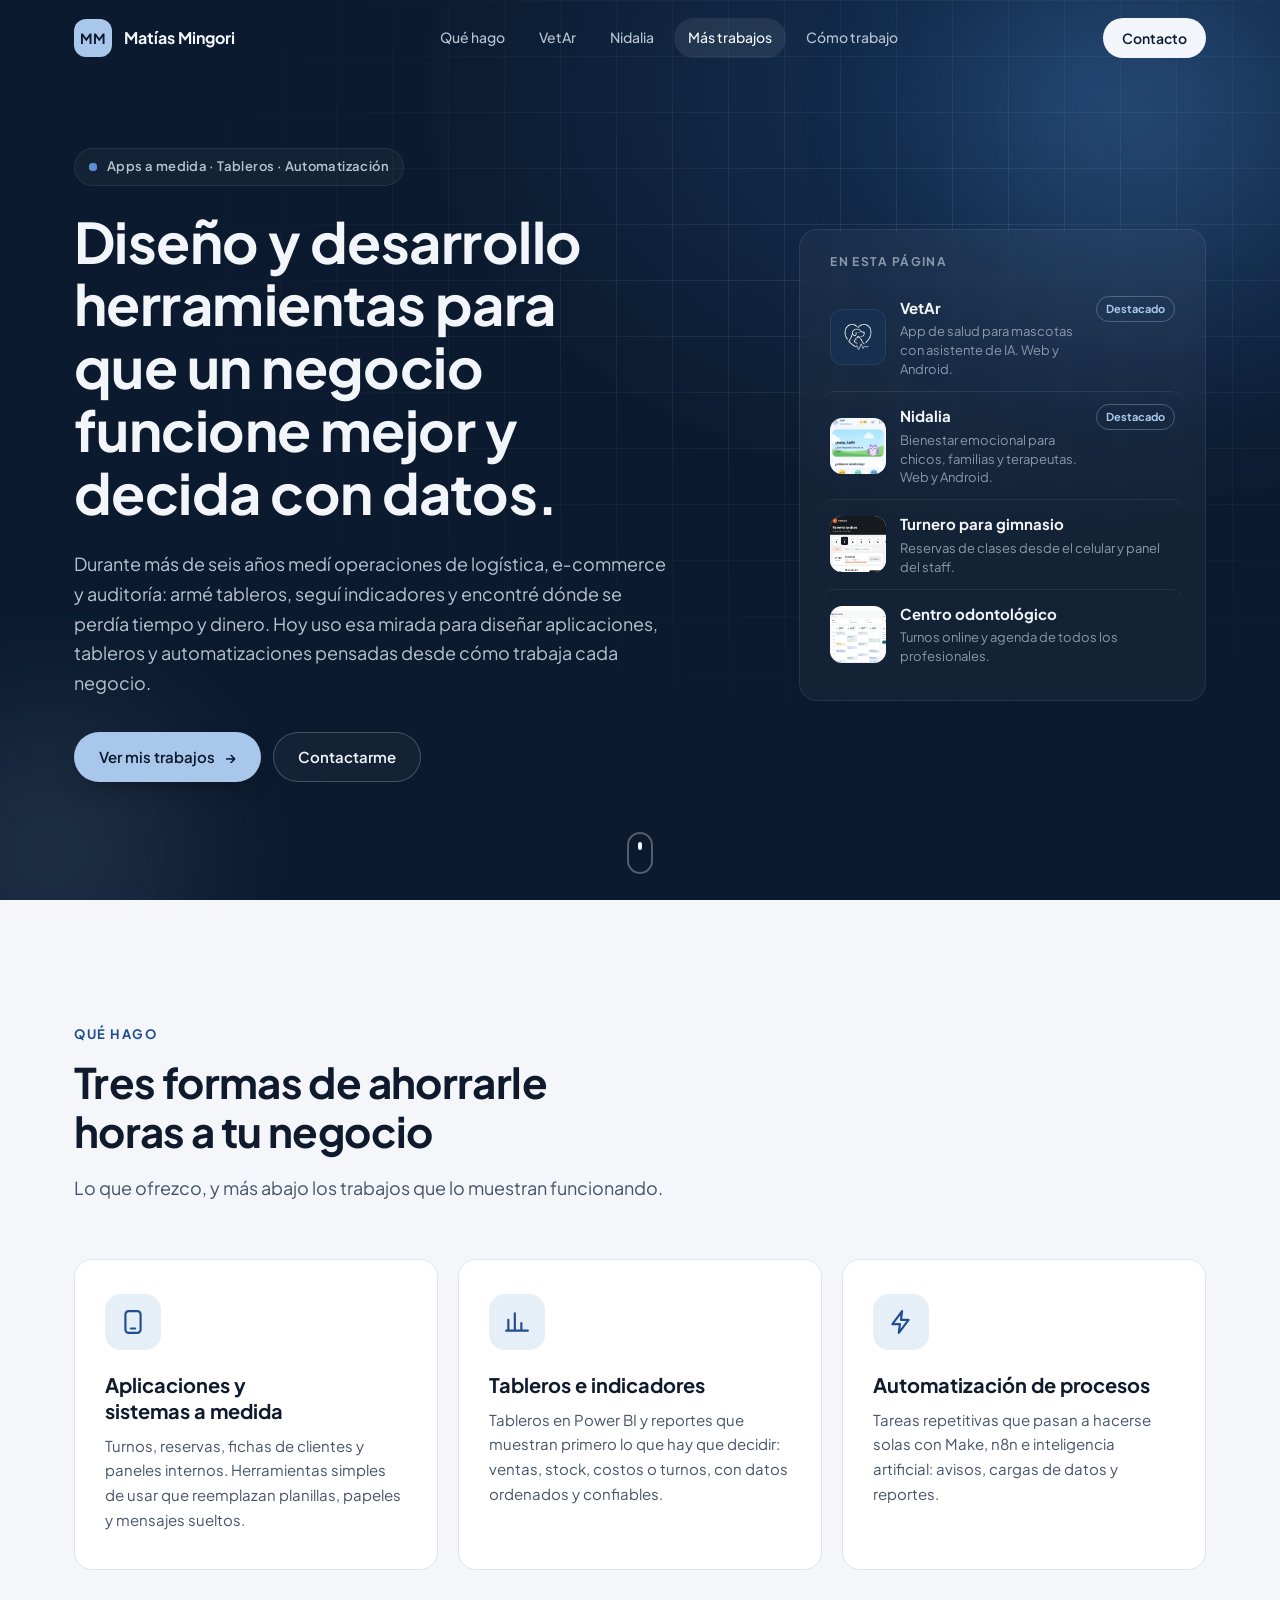
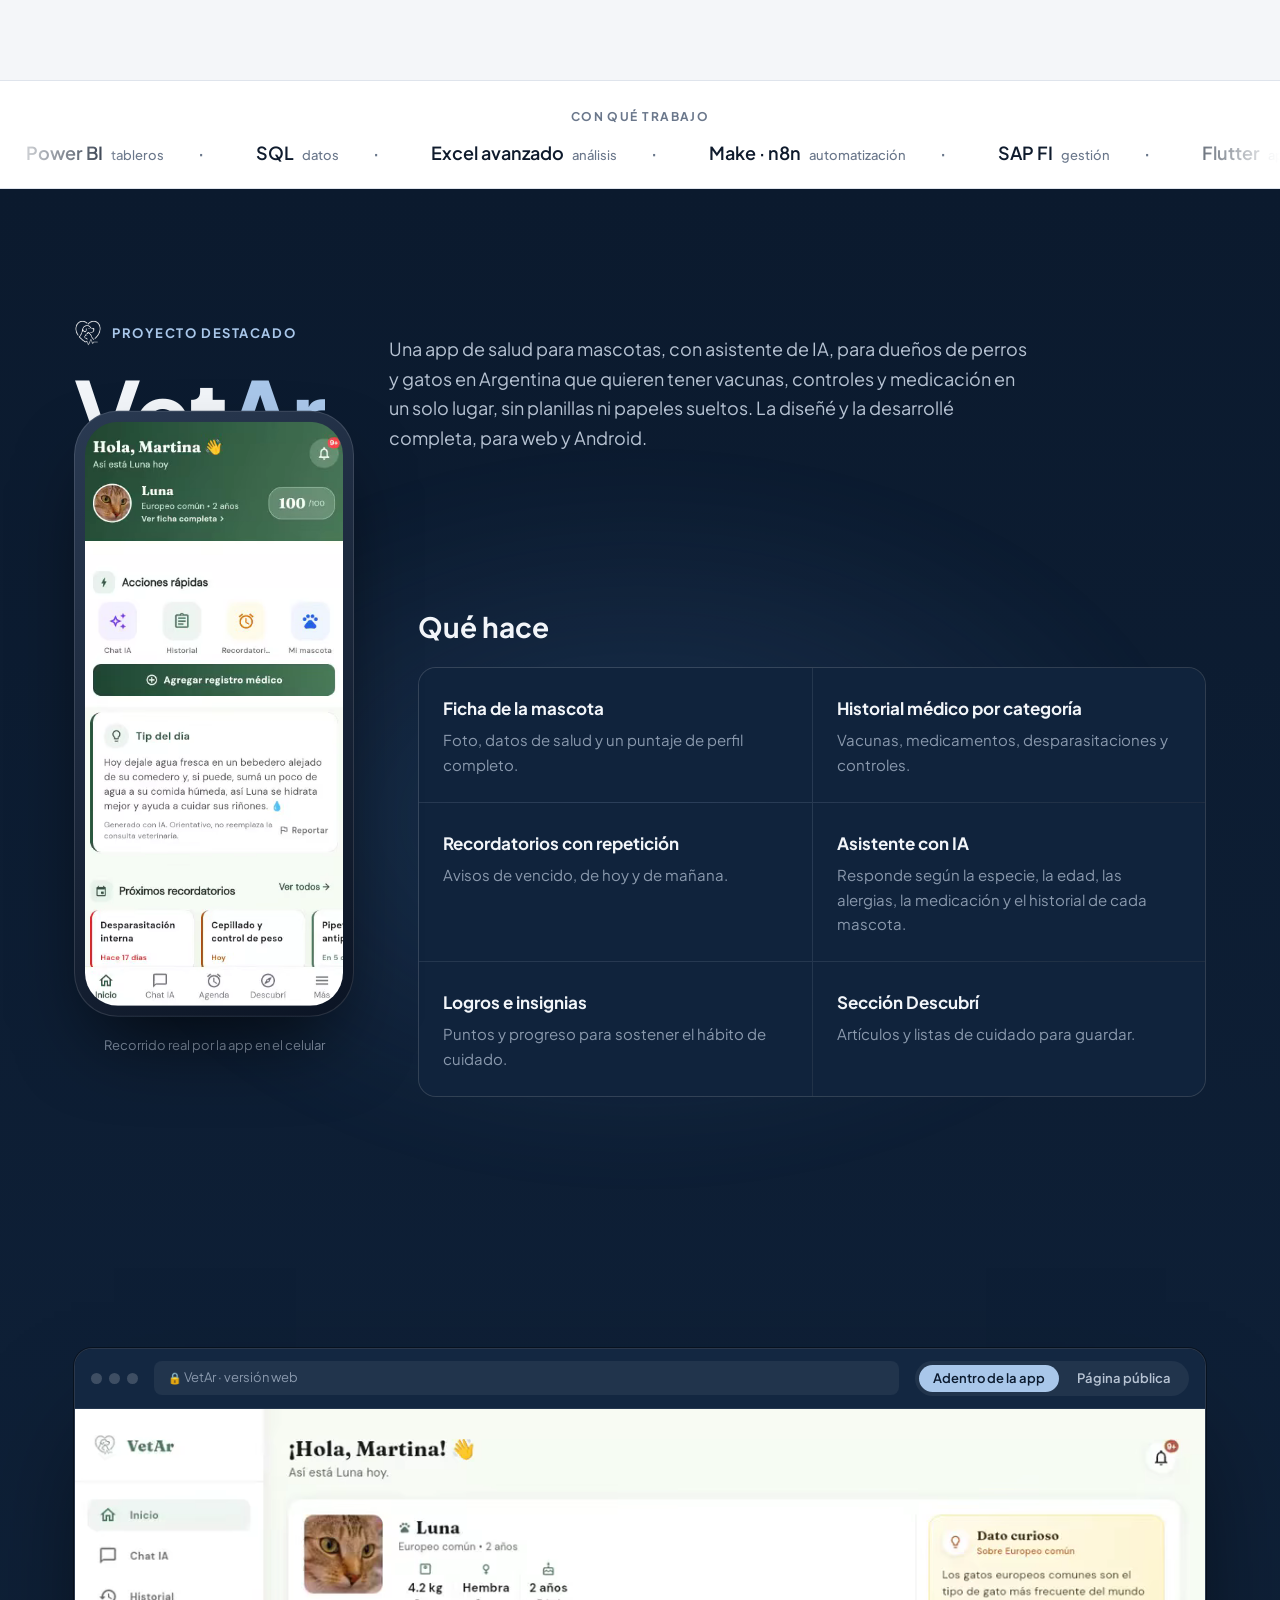
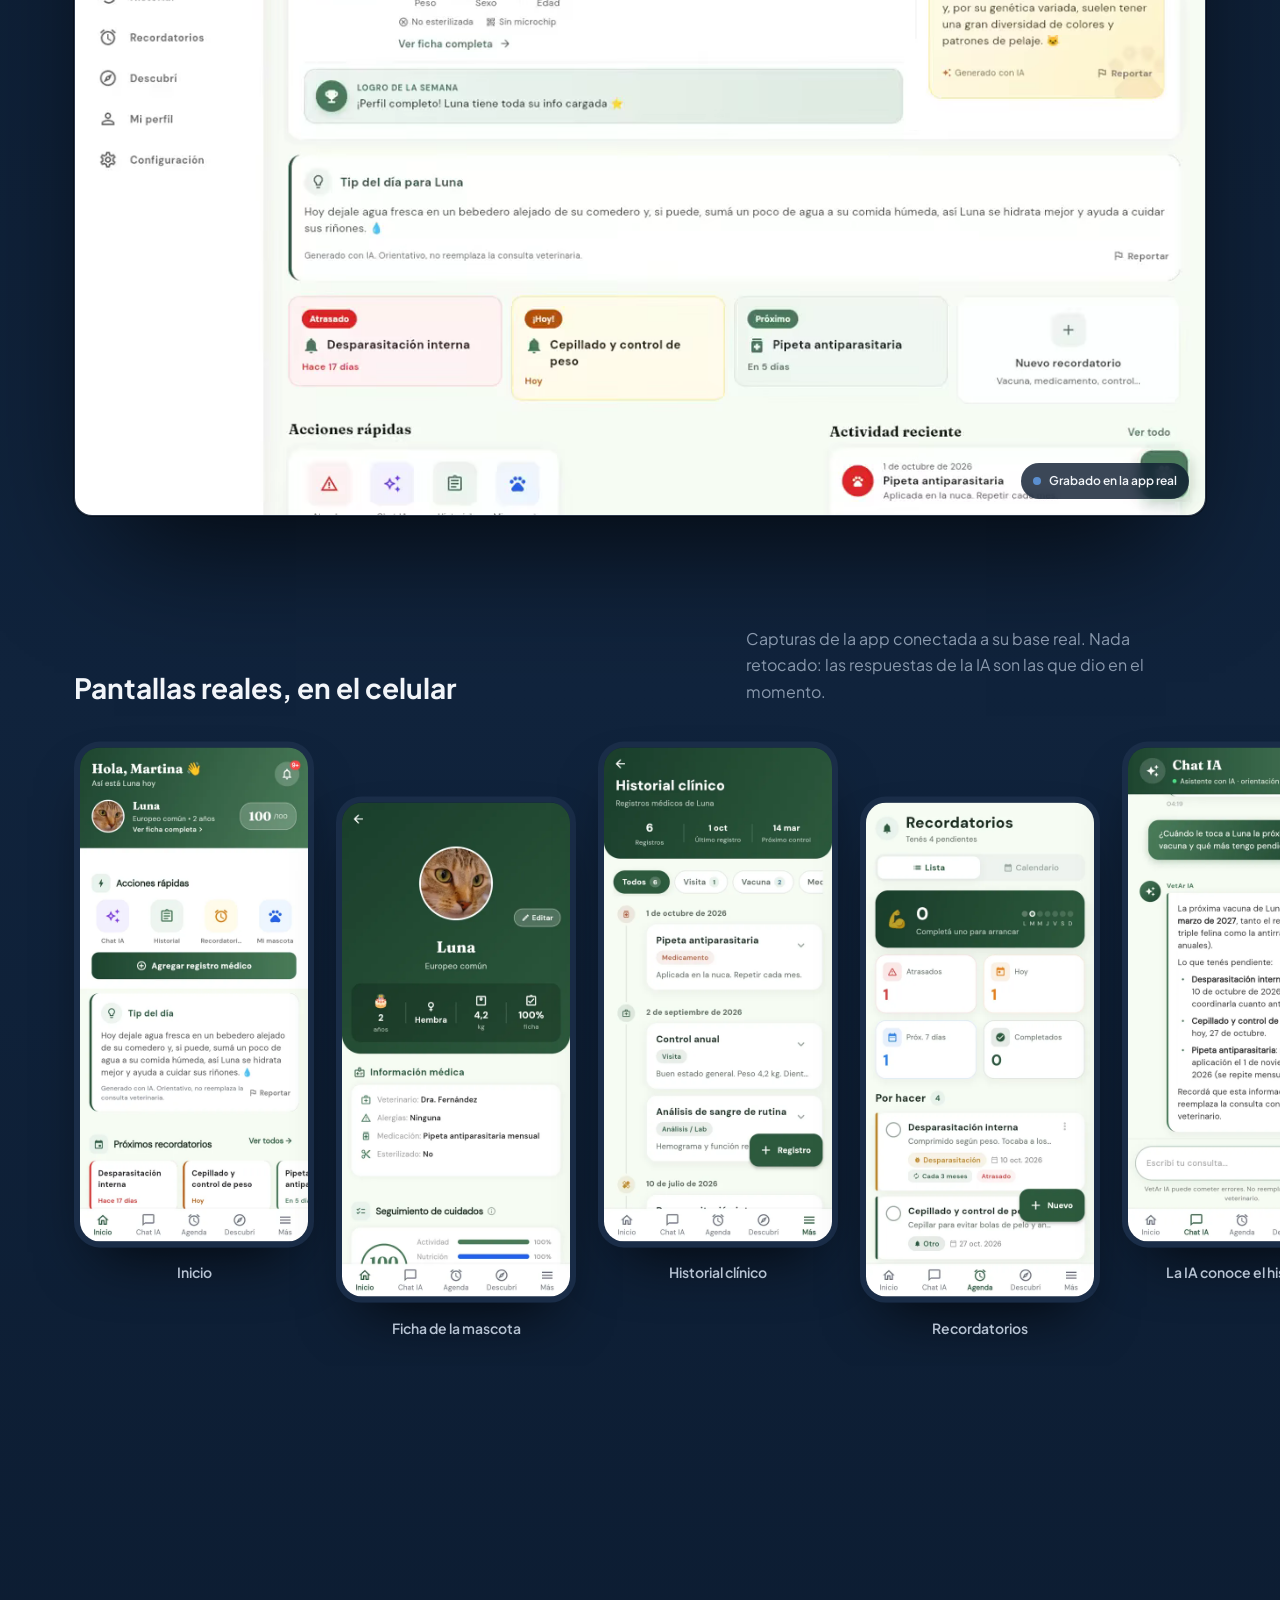
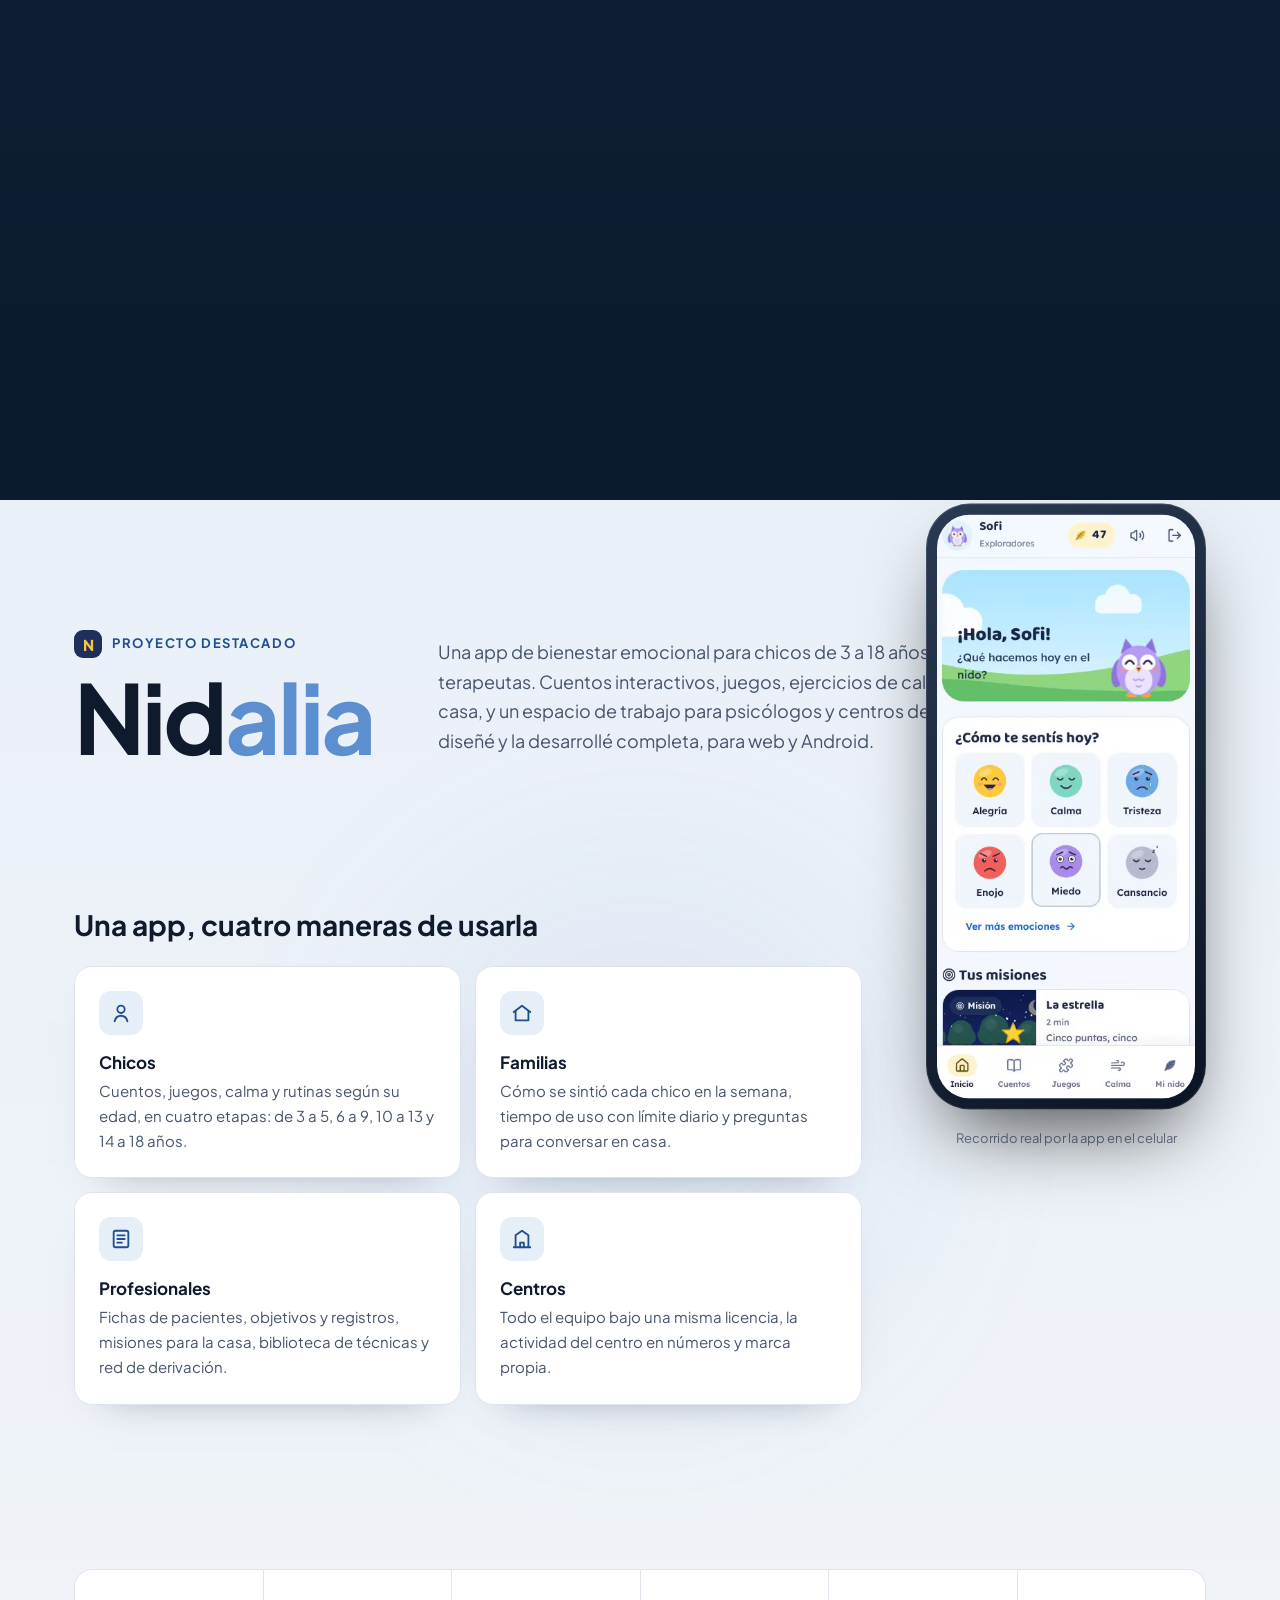
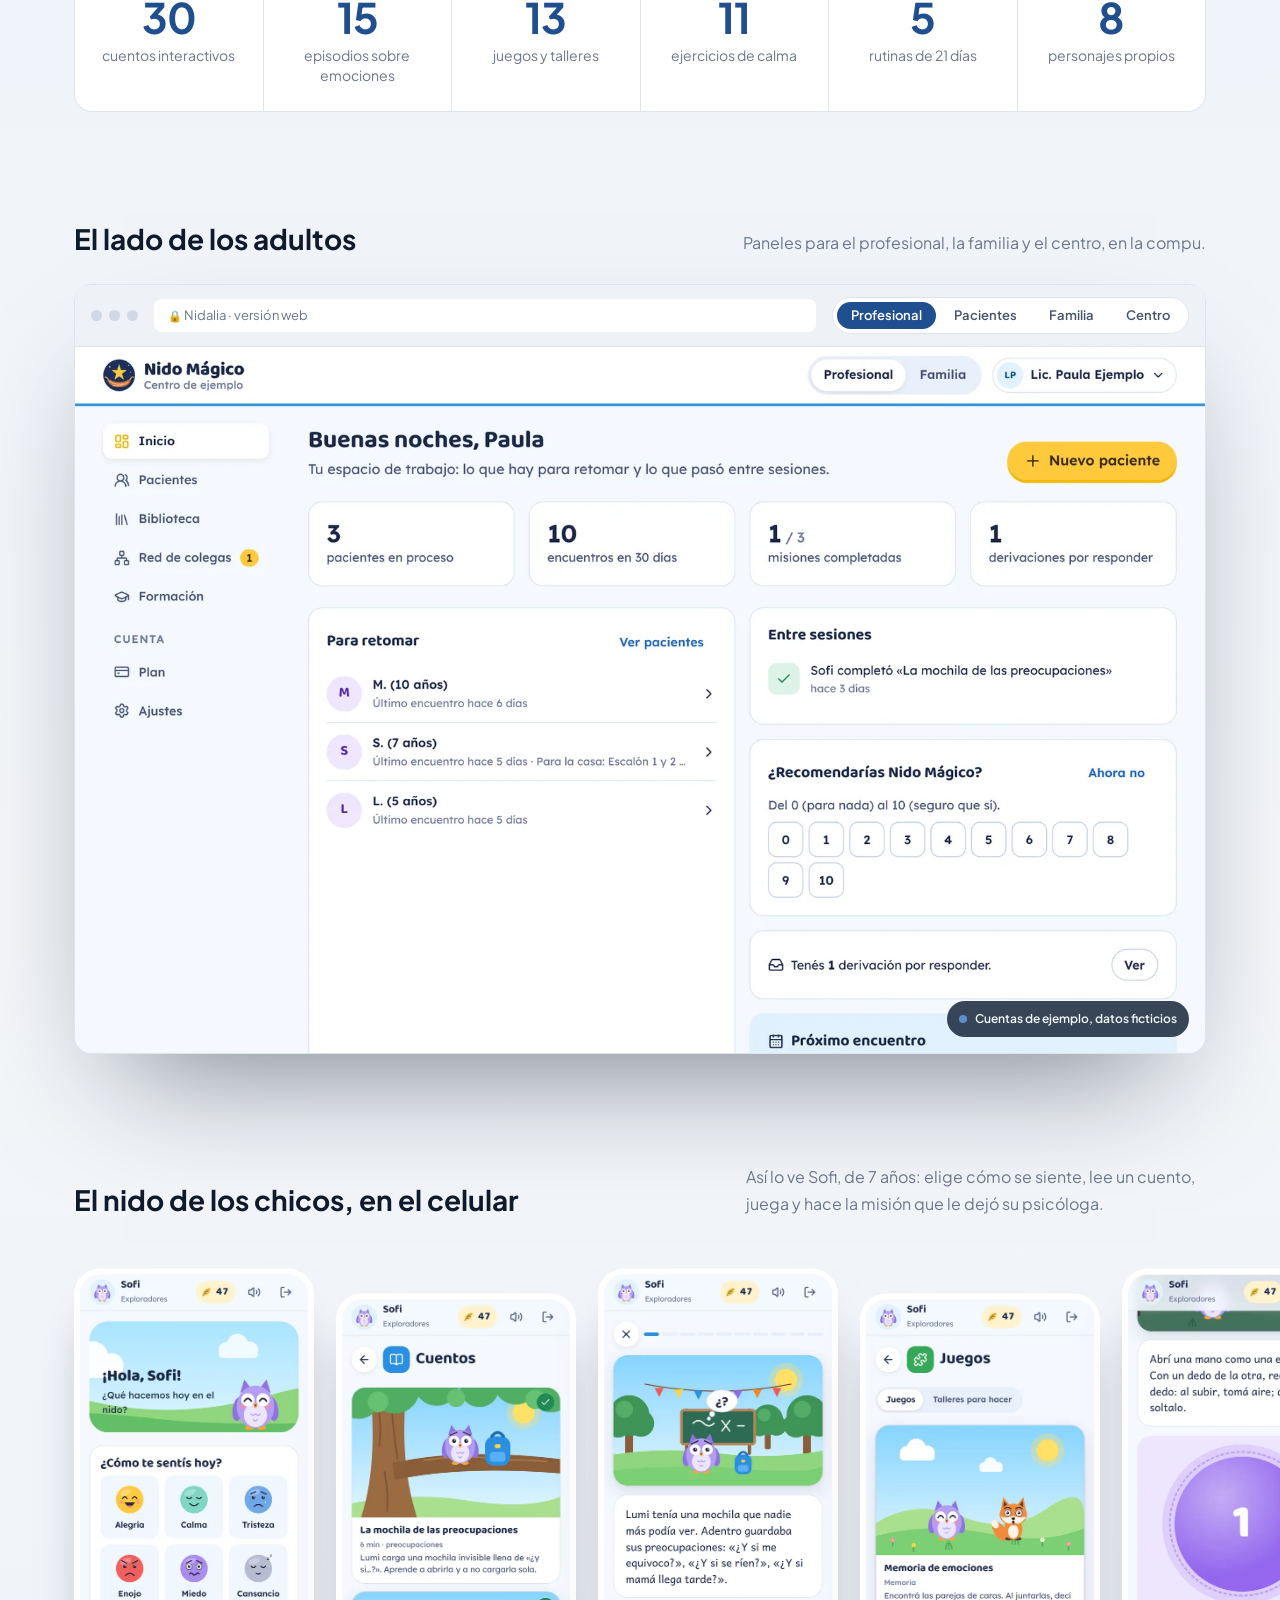
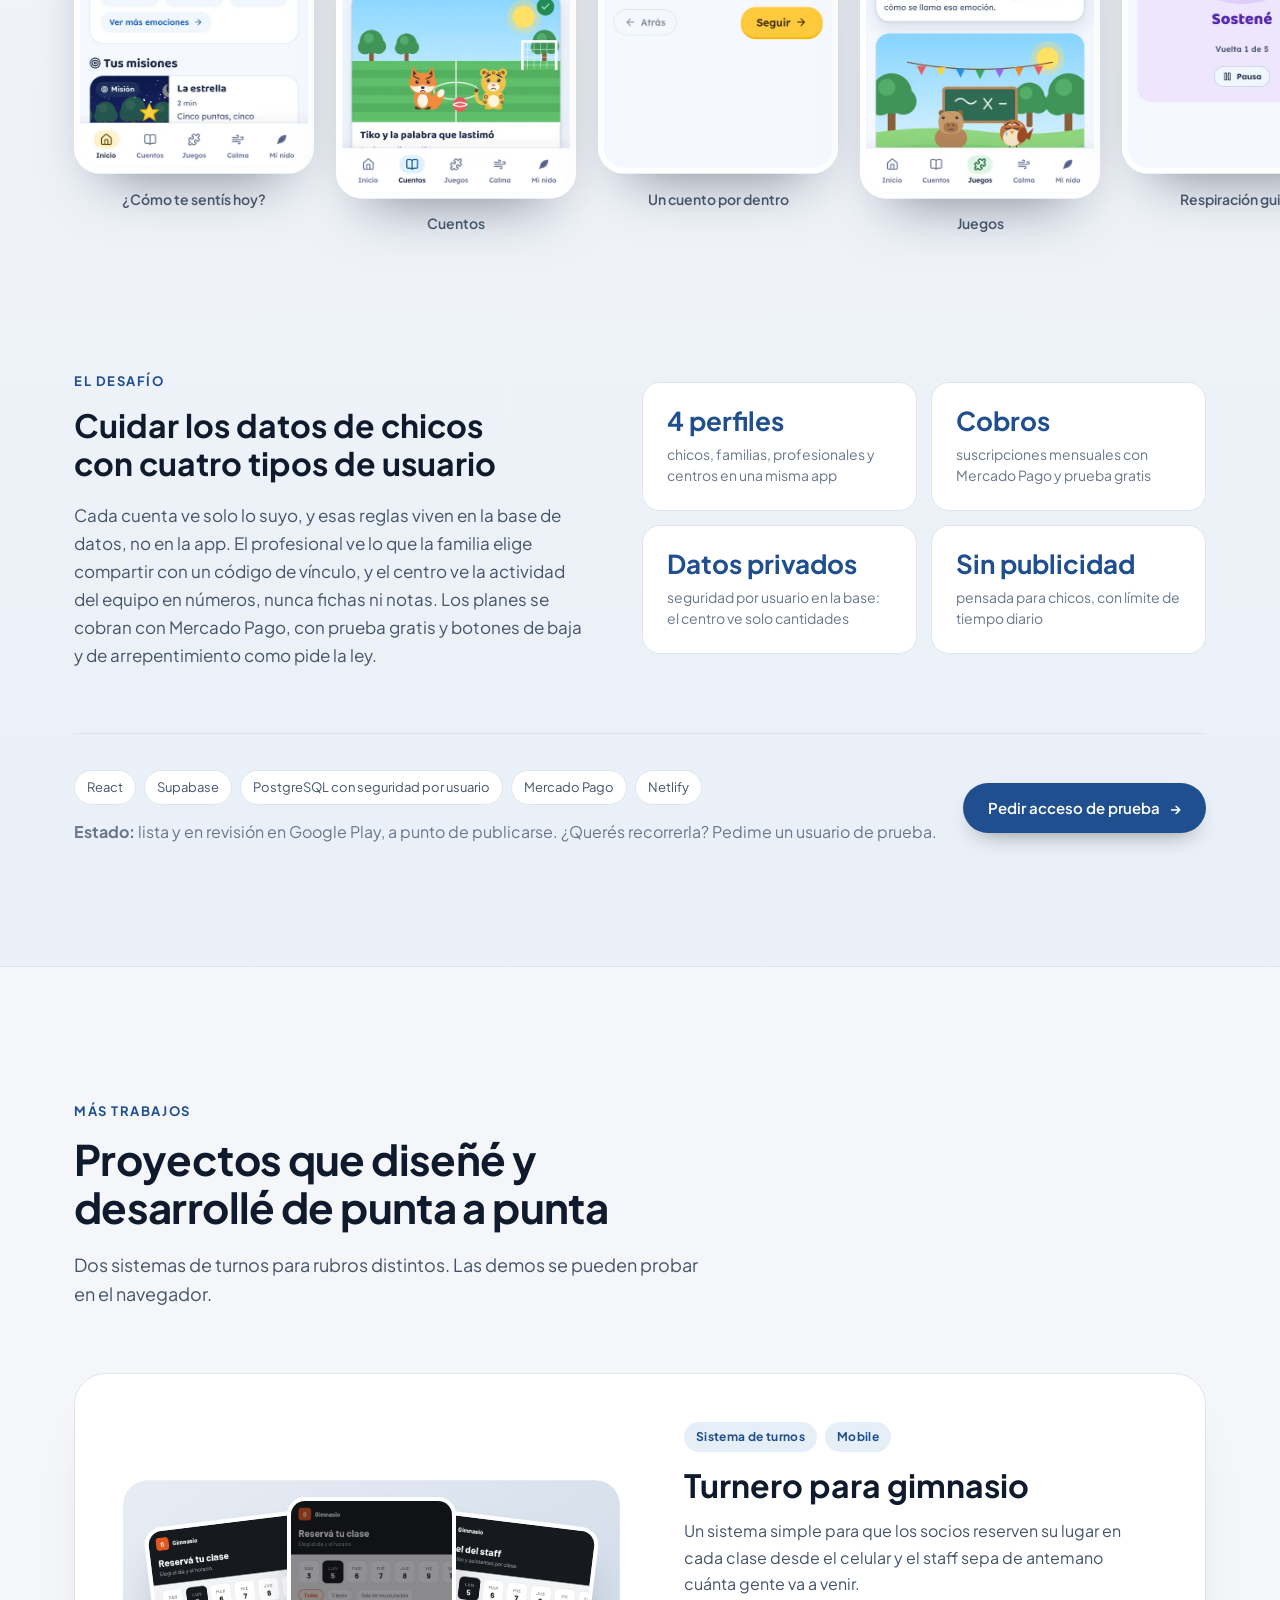
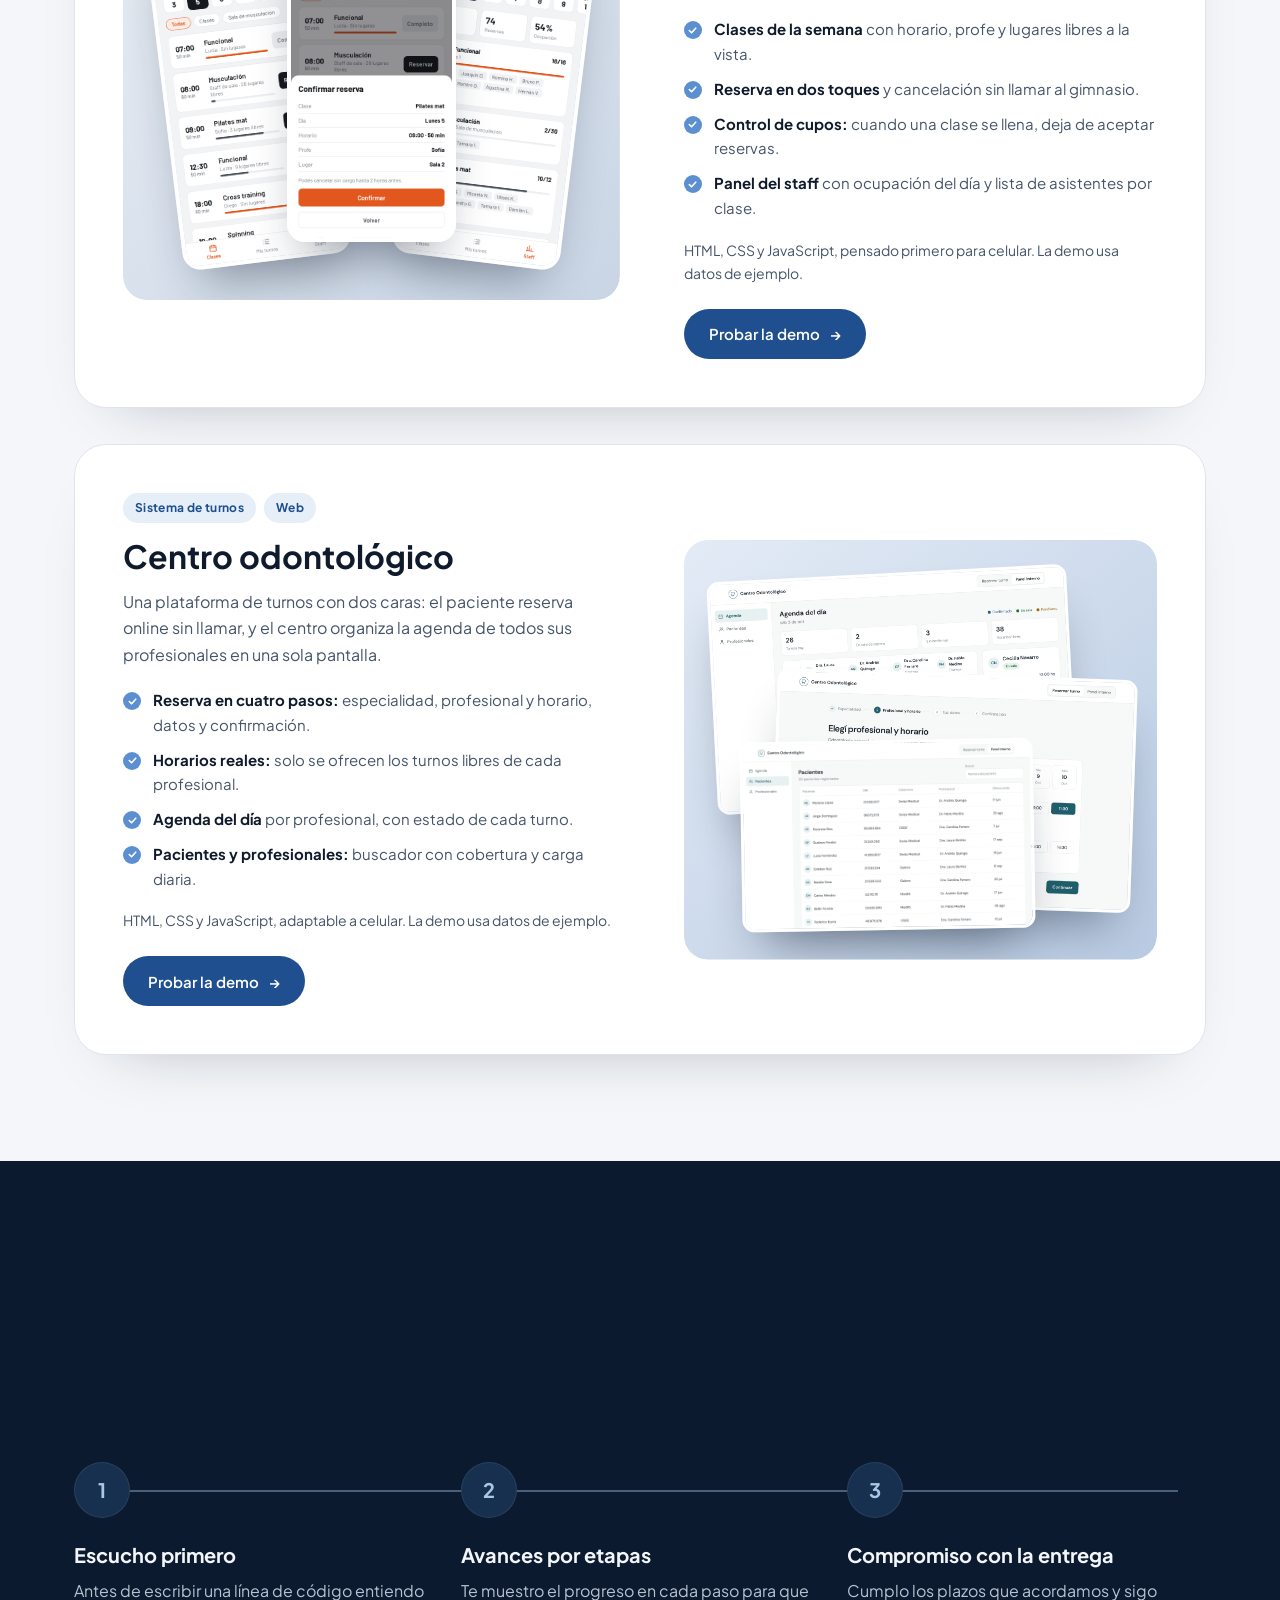
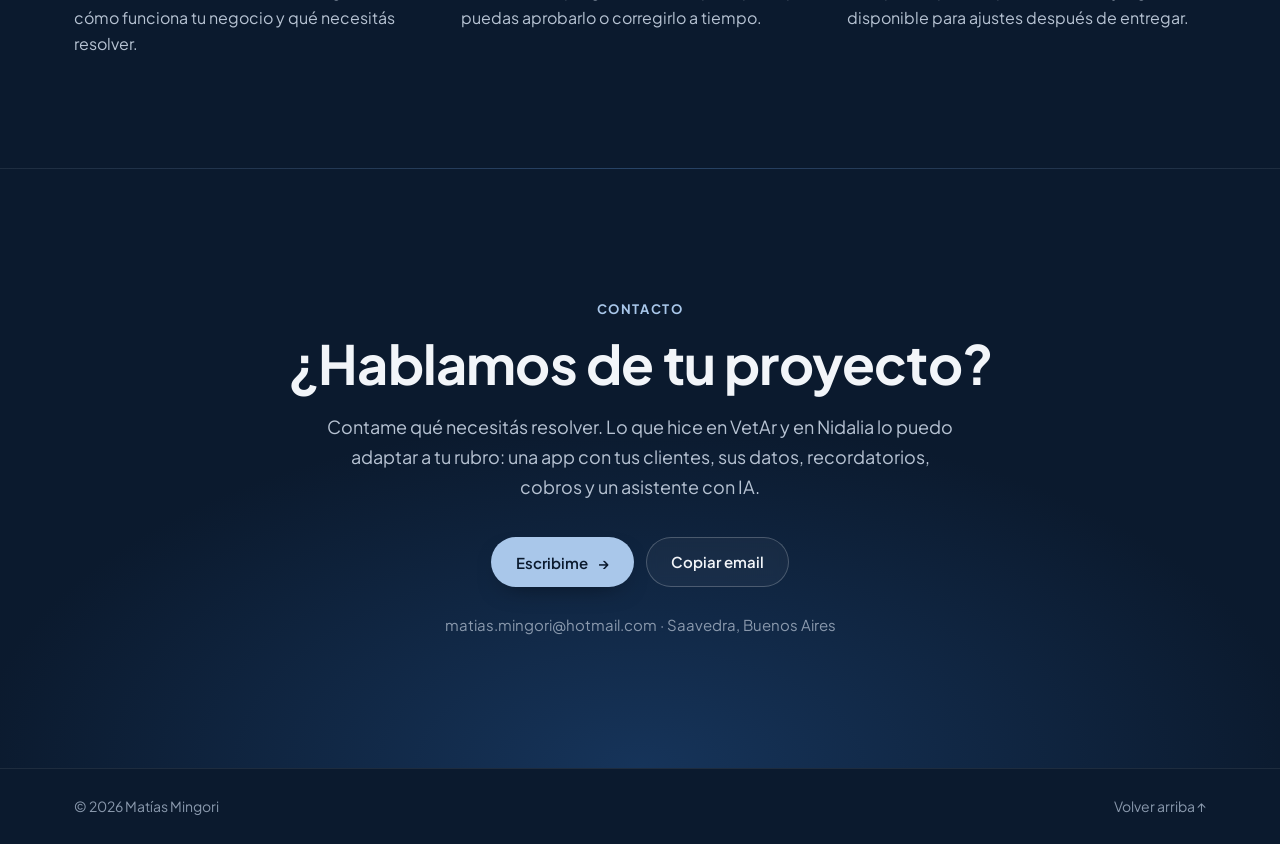
==== commit 57994a47: "Nidalia como proyecto destacado y más movimiento - Nueva sección Nidalia: video del recorrido en el " ====
--- a/index.html
+++ b/index.html
@@ -4,7 +4,7 @@
   <meta charset="utf-8">
   <meta name="viewport" content="width=device-width, initial-scale=1">
   <title>Matías Mingori · Apps, tableros y automatización</title>
-  <meta name="description" content="Portfolio de Matías Mingori: apps a medida, tableros y automatizaciones con IA. Proyecto destacado: VetAr, asistente veterinario con inteligencia artificial.">
+  <meta name="description" content="Portfolio de Matías Mingori: apps a medida, tableros y automatizaciones con IA. Proyectos destacados: VetAr, salud de mascotas con IA, y Nidalia, bienestar emocional para chicos, familias y terapeutas.">
   <meta name="theme-color" content="#0b1a2e">
   <meta property="og:type" content="website">
   <meta property="og:title" content="Matías Mingori · Apps, tableros y automatización">
@@ -28,6 +28,7 @@
     <nav class="nav-links" aria-label="Secciones">
       <a href="#servicios">Qué hago</a>
       <a href="#vetar">VetAr</a>
+      <a href="#nidalia">Nidalia</a>
       <a href="#trabajos">Más trabajos</a>
       <a href="#como-trabajo">Cómo trabajo</a>
     </nav>
@@ -37,24 +38,29 @@
   <main>
     <!-- INICIO -->
     <section class="hero" id="inicio">
-      <div class="hero-bg" aria-hidden="true"><div class="grid-lines"></div></div>
+      <div class="hero-bg" aria-hidden="true"><span class="orb o1"></span><span class="orb o2"></span><div class="grid-lines"></div></div>
 
       <div class="hero-inner">
         <div class="hero-copy">
-          <p class="eyebrow fade" style="--d:0">Apps a medida · Tableros · Automatización</p>
-          <h1 class="hero-title fade" style="--d:1">Diseño y desarrollo herramientas para que un negocio funcione mejor y decida con datos.</h1>
-          <p class="hero-sub fade" style="--d:2">Durante más de seis años medí operaciones de logística, e‑commerce y auditoría: armé tableros, seguí indicadores y encontré dónde se perdía tiempo y dinero. Hoy uso esa mirada para diseñar aplicaciones, tableros y automatizaciones pensadas desde cómo trabaja cada negocio.</p>
-          <div class="hero-cta fade" style="--d:3">
+          <p class="eyebrow drop" style="--d:0"><span class="pulse"></span> Apps a medida · Tableros · Automatización</p>
+          <h1 class="hero-title" aria-label="Diseño y desarrollo herramientas para que un negocio funcione mejor y decida con datos."><span aria-hidden="true"><span class="word drop" style="--d:1">Diseño</span> <span class="word drop" style="--d:2">y</span> <span class="word drop" style="--d:3">desarrollo</span> <span class="word drop" style="--d:4">herramientas</span> <span class="word drop" style="--d:5">para</span> <span class="word drop" style="--d:6">que</span> <span class="word drop" style="--d:7">un</span> <span class="word drop" style="--d:8">negocio</span> <span class="word drop" style="--d:9">funcione</span> <span class="word drop" style="--d:10">mejor</span> <span class="word drop" style="--d:11">y</span> <span class="word drop" style="--d:12">decida</span> <span class="word drop" style="--d:13">con</span> <span class="word drop" style="--d:14">datos.</span></span></h1>
+          <p class="hero-sub drop" style="--d:15">Durante más de seis años medí operaciones de logística, e‑commerce y auditoría: armé tableros, seguí indicadores y encontré dónde se perdía tiempo y dinero. Hoy uso esa mirada para diseñar aplicaciones, tableros y automatizaciones pensadas desde cómo trabaja cada negocio.</p>
+          <div class="hero-cta drop" style="--d:16">
             <a class="btn btn-primary" href="#vetar">Ver mis trabajos <span aria-hidden="true">→</span></a>
             <a class="btn btn-ghost" href="#contacto">Contactarme</a>
           </div>
         </div>
 
-        <aside class="hero-index fade" style="--d:2" aria-label="Trabajos que vas a ver en esta página">
+        <aside class="hero-index drop-side" style="--d:6" aria-label="Trabajos que vas a ver en esta página">
           <p class="index-title">En esta página</p>
           <a class="index-item" href="#vetar">
             <span class="index-thumb thumb-vetar"><img src="img/vetar-logo-blanco.png" alt="" width="30" height="30"></span>
             <span class="index-text"><strong>VetAr</strong><span>App de salud para mascotas con asistente de IA. Web y Android.</span></span>
+            <span class="index-tag">Destacado</span>
+          </a>
+          <a class="index-item" href="#nidalia">
+            <span class="index-thumb thumb-nidalia"><img src="assets/img/nidalia/cel-1-inicio.webp" alt="" width="56" height="56"></span>
+            <span class="index-text"><strong>Nidalia</strong><span>Bienestar emocional para chicos, familias y terapeutas. Web y Android.</span></span>
             <span class="index-tag">Destacado</span>
           </a>
           <a class="index-item" href="#gimnasio">
@@ -76,10 +82,10 @@
       <div class="container">
         <div class="section-head reveal">
           <p class="kicker">Qué hago</p>
-          <h2>Tres formas de ahorrarle horas a tu negocio</h2>
+          <h2 data-split>Tres formas de ahorrarle horas a tu negocio</h2>
           <p class="lead">Lo que ofrezco, y más abajo los trabajos que lo muestran funcionando.</p>
         </div>
-        <div class="service-grid">
+        <div class="service-grid" data-stagger>
           <article class="service reveal" style="--rd:0s">
             <div class="icon i1" aria-hidden="true"><svg viewBox="0 0 24 24"><rect x="5" y="2" width="14" height="20" rx="3"/><path d="M10 18h4"/></svg></div>
             <h3>Aplicaciones y sistemas a medida</h3>
@@ -116,13 +122,13 @@
         <div class="vetar-head">
           <div class="reveal">
             <p class="kicker"><img src="img/vetar-logo-blanco.png" alt="" width="28" height="28"> Proyecto destacado</p>
-            <h2 class="vetar-title">Vet<span>Ar</span></h2>
+            <h2 class="vetar-title rise"><span class="rise-i">Vet<span>Ar</span></span></h2>
           </div>
           <p class="lead reveal" style="--rd:.1s">Una app de salud para mascotas, con asistente de IA, para dueños de perros y gatos en Argentina que quieren tener vacunas, controles y medicación en un solo lugar, sin planillas ni papeles sueltos. La diseñé y la desarrollé completa, para web y Android.</p>
         </div>
 
         <div class="vetar-intro">
-          <div class="vetar-phone reveal">
+          <div class="vetar-phone reveal" data-parallax="-0.06">
             <div class="phone">
               <video class="lazy-video" muted loop playsinline preload="none" poster="assets/video/vetar-celular.jpg" aria-label="Recorrido por VetAr en el celular">
                 <source data-src="assets/video/vetar-celular.mp4" type="video/mp4">
@@ -133,7 +139,7 @@
           </div>
           <div class="vetar-what">
             <h3 class="sub-title reveal">Qué hace</h3>
-            <ol class="features">
+            <ol class="features" data-stagger>
               <li class="feature reveal" style="--rd:0s"><h3>Ficha de la mascota</h3><p>Foto, datos de salud y un puntaje de perfil completo.</p></li>
               <li class="feature reveal" style="--rd:.06s"><h3>Historial médico por categoría</h3><p>Vacunas, medicamentos, desparasitaciones y controles.</p></li>
               <li class="feature reveal" style="--rd:.12s"><h3>Recordatorios con repetición</h3><p>Avisos de vencido, de hoy y de mañana.</p></li>
@@ -189,7 +195,7 @@
             <h3>Integrar la IA sin exponer datos ni claves</h3>
             <p>La app no habla directo con la IA: pasa por un servidor propio que verifica quién es el usuario, limita cuántas consultas puede hacer y arma solo el contexto de su mascota. Los logros y avisos los otorga la base de datos, no la app, así nadie puede adjudicárselos.</p>
           </div>
-          <div class="tech">
+          <div class="tech" data-stagger>
             <div class="tech-card reveal" style="--rd:0s"><strong data-count="189">189</strong><p>pruebas automáticas que pasan en cada cambio</p></div>
             <div class="tech-card reveal" style="--rd:.08s"><strong>1 código</strong><p>para web y Android, hecho en Flutter</p></div>
             <div class="tech-card reveal" style="--rd:.16s"><strong>IA con tope</strong><p>límite por usuario y global para que el costo no se dispare</p></div>
@@ -207,17 +213,140 @@
       </div>
     </section>
 
+    <!-- NIDALIA DESTACADO -->
+    <section class="nidalia" id="nidalia">
+      <div class="nidalia-bg" aria-hidden="true"><span class="orb o3"></span></div>
+      <div class="container">
+        <div class="vetar-head nidalia-head">
+          <div class="reveal">
+            <p class="kicker"><span class="nid-mark" aria-hidden="true">N</span> Proyecto destacado</p>
+            <h2 class="vetar-title rise"><span class="rise-i">Nid<span>alia</span></span></h2>
+          </div>
+          <p class="lead reveal" style="--rd:.1s">Una app de bienestar emocional para chicos de 3 a 18 años, sus familias y sus terapeutas. Cuentos interactivos, juegos, ejercicios de calma y rutinas para casa, y un espacio de trabajo para psicólogos y centros de salud mental. La diseñé y la desarrollé completa, para web y Android.</p>
+        </div>
+
+        <div class="nidalia-intro">
+          <div class="nidalia-who">
+            <h3 class="sub-title reveal">Una app, cuatro maneras de usarla</h3>
+            <div class="who-grid" data-stagger>
+              <article class="who reveal">
+                <span class="who-ico" aria-hidden="true"><svg viewBox="0 0 24 24"><circle cx="12" cy="8" r="4"/><path d="M5 21c1-4 4-6 7-6s6 2 7 6"/></svg></span>
+                <h4>Chicos</h4>
+                <p>Cuentos, juegos, calma y rutinas según su edad, en cuatro etapas: de 3 a 5, 6 a 9, 10 a 13 y 14 a 18 años.</p>
+              </article>
+              <article class="who reveal">
+                <span class="who-ico" aria-hidden="true"><svg viewBox="0 0 24 24"><path d="M3 11 12 4l9 7"/><path d="M5 10v10h14V10"/></svg></span>
+                <h4>Familias</h4>
+                <p>Cómo se sintió cada chico en la semana, tiempo de uso con límite diario y preguntas para conversar en casa.</p>
+              </article>
+              <article class="who reveal">
+                <span class="who-ico" aria-hidden="true"><svg viewBox="0 0 24 24"><rect x="4" y="3" width="16" height="18" rx="2"/><path d="M8 8h8M8 12h8M8 16h5"/></svg></span>
+                <h4>Profesionales</h4>
+                <p>Fichas de pacientes, objetivos y registros, misiones para la casa, biblioteca de técnicas y red de derivación.</p>
+              </article>
+              <article class="who reveal">
+                <span class="who-ico" aria-hidden="true"><svg viewBox="0 0 24 24"><path d="M3 21h18M5 21V8l7-5 7 5v13"/><path d="M10 21v-5h4v5"/></svg></span>
+                <h4>Centros</h4>
+                <p>Todo el equipo bajo una misma licencia, la actividad del centro en números y marca propia.</p>
+              </article>
+            </div>
+          </div>
+          <div class="vetar-phone nidalia-phone reveal" data-parallax="-0.06">
+            <div class="phone phone-light">
+              <video class="lazy-video" muted loop playsinline preload="none" poster="assets/video/nidalia-celular.jpg" aria-label="Recorrido por Nidalia en el celular: inicio, un cuento y un ejercicio de respiración">
+                <source data-src="assets/video/nidalia-celular.mp4" type="video/mp4">
+                <source data-src="assets/video/nidalia-celular.webm" type="video/webm">
+              </video>
+            </div>
+            <p class="caption">Recorrido real por la app en el celular</p>
+          </div>
+        </div>
+
+        <ul class="numbers" data-stagger aria-label="Contenido de la app">
+          <li class="reveal"><strong data-count="30">30</strong><span>cuentos interactivos</span></li>
+          <li class="reveal"><strong data-count="15">15</strong><span>episodios sobre emociones</span></li>
+          <li class="reveal"><strong data-count="13">13</strong><span>juegos y talleres</span></li>
+          <li class="reveal"><strong data-count="11">11</strong><span>ejercicios de calma</span></li>
+          <li class="reveal"><strong data-count="5">5</strong><span>rutinas de 21 días</span></li>
+          <li class="reveal"><strong data-count="8">8</strong><span>personajes propios</span></li>
+        </ul>
+
+        <div class="browser-head reveal">
+          <h3 class="sub-title">El lado de los adultos</h3>
+          <p>Paneles para el profesional, la familia y el centro, en la compu.</p>
+        </div>
+        <div class="browser browser-light reveal-zoom">
+          <div class="browser-bar">
+            <span class="dots" aria-hidden="true"><i></i><i></i><i></i></span>
+            <span class="url">Nidalia · versión web</span>
+            <div class="tabs" role="tablist" aria-label="Elegir pantalla">
+              <button class="tab img-tab is-active" role="tab" aria-selected="true" data-img="0">Profesional</button>
+              <button class="tab img-tab" role="tab" aria-selected="false" data-img="1">Pacientes</button>
+              <button class="tab img-tab" role="tab" aria-selected="false" data-img="2">Familia</button>
+              <button class="tab img-tab" role="tab" aria-selected="false" data-img="3">Centro</button>
+            </div>
+          </div>
+          <div class="browser-screen browser-slides">
+            <img class="slide is-active" src="assets/img/nidalia/esc-profesional.webp" alt="Inicio del profesional: pacientes en proceso, encuentros, misiones y derivaciones" loading="lazy" width="1600" height="1000">
+            <img class="slide" src="assets/img/nidalia/esc-pacientes.webp" alt="Fichas de pacientes con motivo de consulta y estado" loading="lazy" width="1600" height="1000">
+            <img class="slide" src="assets/img/nidalia/esc-familia.webp" alt="Panel de la familia con emociones de la semana y tiempo de uso" loading="lazy" width="1600" height="1000">
+            <img class="slide" src="assets/img/nidalia/esc-centro.webp" alt="Panel del centro con la actividad de cada profesional" loading="lazy" width="1600" height="1000">
+            <span class="live-badge"><span class="pulse"></span> Cuentas de ejemplo, datos ficticios</span>
+          </div>
+        </div>
+
+        <div class="gallery-head reveal">
+          <h3>El nido de los chicos, en el celular</h3>
+          <p>Así lo ve Sofi, de 7 años: elige cómo se siente, lee un cuento, juega y hace la misión que le dejó su psicóloga.</p>
+        </div>
+      </div>
+
+      <div class="gallery gallery-light" tabindex="0" aria-label="Galería de pantallas de Nidalia, se desliza hacia los costados">
+        <figure class="shot reveal" style="--rd:0s"><img src="assets/img/nidalia/cel-1-inicio.webp" alt="Inicio del nido: ¿cómo te sentís hoy?" loading="lazy" width="520" height="1126"><figcaption>¿Cómo te sentís hoy?</figcaption></figure>
+        <figure class="shot reveal" style="--rd:.06s"><img src="assets/img/nidalia/cel-2-cuentos.webp" alt="Lista de cuentos ilustrados" loading="lazy" width="520" height="1126"><figcaption>Cuentos</figcaption></figure>
+        <figure class="shot reveal" style="--rd:.12s"><img src="assets/img/nidalia/cel-3-cuento.webp" alt="Página de un cuento interactivo" loading="lazy" width="520" height="1126"><figcaption>Un cuento por dentro</figcaption></figure>
+        <figure class="shot reveal" style="--rd:.18s"><img src="assets/img/nidalia/cel-4-juegos.webp" alt="Juegos y talleres" loading="lazy" width="520" height="1126"><figcaption>Juegos</figcaption></figure>
+        <figure class="shot reveal" style="--rd:.24s"><img src="assets/img/nidalia/cel-5-calma.webp" alt="Ejercicio de respiración guiada" loading="lazy" width="520" height="1126"><figcaption>Respiración guiada</figcaption></figure>
+        <figure class="shot reveal" style="--rd:.30s"><img src="assets/img/nidalia/cel-7-emociones.webp" alt="Panel de la familia: emociones y tiempo de uso" loading="lazy" width="520" height="1126"><figcaption>Panel de la familia</figcaption></figure>
+        <figure class="shot reveal" style="--rd:.36s"><img src="assets/img/nidalia/cel-8-profesional.webp" alt="Espacio del profesional en el celular" loading="lazy" width="520" height="1126"><figcaption>Espacio profesional</figcaption></figure>
+      </div>
+
+      <div class="container">
+        <div class="challenge">
+          <div class="challenge-text reveal">
+            <p class="kicker">El desafío</p>
+            <h3>Cuidar los datos de chicos con cuatro tipos de usuario</h3>
+            <p>Cada cuenta ve solo lo suyo, y esas reglas viven en la base de datos, no en la app. El profesional ve lo que la familia elige compartir con un código de vínculo, y el centro ve la actividad del equipo en números, nunca fichas ni notas. Los planes se cobran con Mercado Pago, con prueba gratis y botones de baja y de arrepentimiento como pide la ley.</p>
+          </div>
+          <div class="tech" data-stagger>
+            <div class="tech-card reveal"><strong>4 perfiles</strong><p>chicos, familias, profesionales y centros en una misma app</p></div>
+            <div class="tech-card reveal"><strong>Cobros</strong><p>suscripciones mensuales con Mercado Pago y prueba gratis</p></div>
+            <div class="tech-card reveal"><strong>Datos privados</strong><p>seguridad por usuario en la base: el centro ve solo cantidades</p></div>
+            <div class="tech-card reveal"><strong>Sin publicidad</strong><p>pensada para chicos, con límite de tiempo diario</p></div>
+          </div>
+        </div>
+
+        <div class="vetar-foot reveal">
+          <div>
+            <p class="stack"><span>React</span><span>Supabase</span><span>PostgreSQL con seguridad por usuario</span><span>Mercado Pago</span><span>Netlify</span></p>
+            <p class="muted"><strong>Estado:</strong> lista y en revisión en Google Play, a punto de publicarse. ¿Querés recorrerla? Pedime un usuario de prueba.</p>
+          </div>
+          <a class="btn btn-primary" href="mailto:matias.mingori@hotmail.com?subject=Acceso%20de%20prueba%20a%20Nidalia">Pedir acceso de prueba <span aria-hidden="true">→</span></a>
+        </div>
+      </div>
+    </section>
+
     <!-- OTROS TRABAJOS -->
     <section class="work" id="trabajos">
       <div class="container">
         <div class="section-head reveal">
           <p class="kicker">Más trabajos</p>
-          <h2>Proyectos que diseñé y desarrollé de punta a punta</h2>
+          <h2 data-split>Proyectos que diseñé y desarrollé de punta a punta</h2>
           <p class="lead">Dos sistemas de turnos para rubros distintos. Las demos se pueden probar en el navegador.</p>
         </div>
 
         <article class="project reveal" id="gimnasio">
-          <div class="project-media media-gym" aria-hidden="false">
+          <div class="project-media media-gym reveal-clip">
             <img class="ph p1" src="img/gimnasio-1-clases.png" alt="Turnero para gimnasio: clases del día" loading="lazy" width="860" height="1800">
             <img class="ph p2" src="img/gimnasio-2-confirmar.png" alt="Turnero para gimnasio: confirmar reserva" loading="lazy" width="860" height="1800">
             <img class="ph p3" src="img/gimnasio-4-staff.png" alt="Turnero para gimnasio: panel del staff" loading="lazy" width="860" height="1800">
@@ -238,7 +367,7 @@
         </article>
 
         <article class="project reverse reveal" id="odontologia">
-          <div class="project-media media-dental">
+          <div class="project-media media-dental reveal-clip">
             <img class="sc s1" src="img/odontologia-5-agenda.png" alt="Centro odontológico: agenda del día" loading="lazy" width="2560" height="1640">
             <img class="sc s2" src="img/odontologia-2-horario.png" alt="Centro odontológico: elegir profesional y horario" loading="lazy" width="2560" height="1640">
             <img class="sc s3" src="img/odontologia-6-pacientes.png" alt="Centro odontológico: pacientes" loading="lazy" width="2560" height="1640">
@@ -265,7 +394,7 @@
       <div class="container">
         <div class="section-head reveal">
           <p class="kicker">Cómo trabajo</p>
-          <h2>Simple, claro y con fechas que se cumplen</h2>
+          <h2 data-split>Simple, claro y con fechas que se cumplen</h2>
         </div>
         <ol class="steps">
           <li class="step reveal" style="--rd:0s"><span class="step-n">1</span><h3>Escucho primero</h3><p>Antes de escribir una línea de código entiendo cómo funciona tu negocio y qué necesitás resolver.</p></li>
@@ -279,8 +408,8 @@
     <section class="contact" id="contacto">
             <div class="container contact-inner reveal">
         <p class="kicker">Contacto</p>
-        <h2>¿Hablamos de tu proyecto?</h2>
-        <p class="lead">Contame qué necesitás resolver. Lo que hice en VetAr lo puedo adaptar a tu rubro: una app con tus clientes, sus datos, recordatorios y un asistente con IA.</p>
+        <h2 data-split>¿Hablamos de tu proyecto?</h2>
+        <p class="lead">Contame qué necesitás resolver. Lo que hice en VetAr y en Nidalia lo puedo adaptar a tu rubro: una app con tus clientes, sus datos, recordatorios, cobros y un asistente con IA.</p>
         <div class="contact-actions">
           <a class="btn btn-primary" href="mailto:matias.mingori@hotmail.com">Escribime <span aria-hidden="true">→</span></a>
           <button class="btn btn-ghost" type="button" id="copy-email" data-email="matias.mingori@hotmail.com">Copiar email</button>
--- a/assets/css/styles.css
+++ b/assets/css/styles.css
@@ -147,15 +147,37 @@
 }
 .hero-title {
   margin-top: 24px;
-  font: 700 clamp(32px, 4vw, 50px)/1.18 var(--sans);
+  font: 700 clamp(34px, 4.4vw, 56px)/1.12 var(--sans);
+  letter-spacing: -.02em;
   letter-spacing: -.01em;
 }
 .hero-sub { margin-top: 26px; max-width: 600px; font-size: 18px; color: var(--on-night-2); }
 .hero-cta { margin-top: 34px; display: flex; flex-wrap: wrap; gap: 12px; }
 
-/* Entrada del inicio: aparece suave, sin efectos */
-.fade { opacity: 0; transform: translateY(12px); animation: fade-in .8s var(--ease) forwards; animation-delay: calc(var(--d, 0) * 120ms + 100ms); }
-@keyframes fade-in { to { opacity: 1; transform: none; } }
+/* Entrada del inicio: cada palabra baja desde arriba, se enfoca y aparece */
+.word { display: inline-block; }
+.drop {
+  opacity: 0; transform: translateY(-38px); filter: blur(10px);
+  animation: drop-in 1s var(--ease) forwards;
+  animation-delay: calc(var(--d, 0) * 70ms + 150ms);
+}
+@keyframes drop-in { to { opacity: 1; transform: none; filter: blur(0); } }
+.drop-side { opacity: 0; transform: translateX(40px); animation: side-in 1.1s var(--ease) forwards; animation-delay: calc(var(--d, 0) * 110ms + 200ms); }
+@keyframes side-in { to { opacity: 1; transform: none; } }
+.hero-index .index-item { opacity: 0; transform: translateY(14px); animation: drop-in .8s var(--ease) forwards; }
+.hero-index .index-item:nth-of-type(1) { animation-delay: 1.05s; }
+.hero-index .index-item:nth-of-type(2) { animation-delay: 1.18s; }
+.hero-index .index-item:nth-of-type(3) { animation-delay: 1.31s; }
+.hero-index .index-item:nth-of-type(4) { animation-delay: 1.44s; }
+
+/* Luces suaves de fondo que se mueven lento */
+.orb { position: absolute; border-radius: 50%; filter: blur(70px); opacity: .55; will-change: transform; }
+.o1 { width: 520px; height: 520px; right: -120px; top: -140px; background: radial-gradient(circle, rgba(91,143,208,.55), transparent 70%); animation: drift1 22s ease-in-out infinite alternate; }
+.o2 { width: 420px; height: 420px; left: -160px; bottom: -160px; background: radial-gradient(circle, rgba(169,199,234,.35), transparent 70%); animation: drift2 26s ease-in-out infinite alternate; }
+@keyframes drift1 { to { transform: translate(-12vmax, 10vmax) scale(1.12); } }
+@keyframes drift2 { to { transform: translate(14vmax, -8vmax) scale(.92); } }
+.eyebrow .pulse::after { content: ""; position: absolute; inset: 0; border-radius: 50%; background: inherit; animation: ping 2s var(--ease) infinite; }
+@keyframes ping { 0% { transform: scale(1); opacity: .8; } 100% { transform: scale(3.2); opacity: 0; } }
 
 /* Índice de trabajos en el inicio */
 .hero-index { padding: 22px; border-radius: var(--radius); background: rgba(255,255,255,.04); border: 1px solid var(--night-line); backdrop-filter: blur(6px); -webkit-backdrop-filter: blur(6px); }
@@ -234,7 +256,7 @@
 .vetar-head { display: grid; grid-template-columns: auto 1fr; gap: 24px 64px; align-items: end; margin-bottom: 64px; }
 .vetar-head .lead { margin: 0 0 14px; }
 .vetar-title { margin-top: 10px; font: 700 clamp(56px, 8vw, 96px)/1 var(--sans); letter-spacing: -.03em; }
-.vetar-title span { color: var(--accent); }
+.vetar-title .rise-i > span { color: var(--accent); }
 .sub-title { font: 700 clamp(22px, 2.4vw, 28px)/1.2 var(--sans); }
 .vetar-intro { display: grid; grid-template-columns: auto 1fr; gap: 64px; align-items: center; margin-bottom: 110px; }
 .vetar-phone { display: flex; flex-direction: column; align-items: center; }
@@ -428,10 +450,85 @@
 .js .reveal.in { opacity: 1; transform: none; }
 html:not(.js) .reveal-zoom { opacity: 1; transform: none; }
 
+
+/* ---------- Movimiento al bajar ---------- */
+/* Títulos: cada palabra sube desde abajo, como saliendo de una ranura */
+[data-split] .w { display: inline-block; overflow: hidden; vertical-align: top; padding-bottom: .08em; margin-bottom: -.08em; }
+.js [data-split] .wi { display: inline-block; transform: translateY(105%); transition: transform 1s var(--ease); transition-delay: calc(var(--wd, 0) * 45ms); }
+.js [data-split].in .wi { transform: none; }
+.rise { overflow: hidden; padding-bottom: .06em; }
+.js .rise .rise-i { display: inline-block; transform: translateY(105%); transition: transform 1.2s var(--ease) .1s; }
+.js .rise.in .rise-i, .js .in .rise .rise-i { transform: none; }
+/* Imágenes que se descubren de abajo hacia arriba */
+.js .reveal-clip { clip-path: inset(100% 0 0 0 round 24px); transition: clip-path 1.3s var(--ease); }
+.js .reveal-clip.in, .js .in .reveal-clip { clip-path: inset(0 0 0 0 round 24px); }
+.js .reveal { filter: blur(4px); transition: opacity .9s var(--ease), transform 1s var(--ease), filter .9s var(--ease); transition-delay: var(--rd, 0s); }
+.js .reveal.in { filter: none; }
+[data-parallax] { will-change: transform; }
+.thumb-nidalia { background: #1e2f5c; }
+.thumb-nidalia img { object-position: 50% 12%; }
+
+/* ---------- Nidalia ---------- */
+.nidalia {
+  isolation: isolate; overflow: hidden;
+  padding: 130px 0 120px;
+  background: linear-gradient(180deg, #eaf0f8 0%, #f4f6f9 55%, #eaf0f8 100%);
+  border-bottom: 1px solid var(--line);
+}
+.nidalia-bg { position: absolute; inset: 0; z-index: -1; pointer-events: none; }
+.o3 { width: 760px; height: 760px; left: 50%; top: 240px; margin-left: -380px; background: radial-gradient(circle, rgba(91,143,208,.22), transparent 70%); animation: drift1 30s ease-in-out infinite alternate; }
+.nidalia .kicker { color: var(--blue); }
+.nid-mark { display: grid; place-items: center; width: 28px; height: 28px; border-radius: 9px; background: #1e2f5c; color: #f6c445; font: 800 15px/1 var(--sans); letter-spacing: 0; }
+.nidalia .vetar-title { color: var(--ink); }
+.nidalia .vetar-title .rise-i > span { color: var(--accent-2); }
+.nidalia .lead { color: var(--ink-2); }
+.nidalia-intro { display: grid; grid-template-columns: 1fr auto; gap: 64px; align-items: center; margin-bottom: 90px; }
+.who-grid { margin-top: 24px; display: grid; grid-template-columns: 1fr 1fr; gap: 14px; }
+.who { padding: 24px; border-radius: var(--radius); background: var(--surface); border: 1px solid var(--line); box-shadow: 0 20px 40px -34px rgba(15,27,45,.5); transition: transform .5s var(--spring), box-shadow .5s var(--ease), opacity .9s var(--ease), filter .9s var(--ease); }
+.who:hover { transform: translateY(-4px); box-shadow: 0 30px 50px -30px rgba(15,27,45,.45); }
+.who-ico { display: grid; place-items: center; width: 44px; height: 44px; border-radius: 12px; background: #e6eef8; color: var(--blue); }
+.who-ico svg { width: 22px; height: 22px; fill: none; stroke: currentColor; stroke-width: 2; stroke-linecap: round; stroke-linejoin: round; }
+.who h4 { margin: 16px 0 0; font: 700 17px/1.3 var(--sans); }
+.who p { margin-top: 6px; font-size: 15px; color: var(--ink-2); }
+.phone-light { background: linear-gradient(145deg, #2a3a52, #0b1424); }
+.nidalia .caption { color: var(--ink-3); }
+.numbers { display: grid; grid-template-columns: repeat(6, 1fr); gap: 1px; margin-bottom: 110px; border-radius: var(--radius); overflow: hidden; background: var(--line); border: 1px solid var(--line); }
+.numbers li { padding: 26px 20px; background: var(--surface); text-align: center; }
+.numbers strong { display: block; font: 700 clamp(30px, 3.4vw, 42px)/1 var(--sans); color: var(--blue); letter-spacing: -.02em; }
+.numbers span { display: block; margin-top: 8px; font-size: 14px; color: var(--ink-3); line-height: 1.4; }
+.nidalia .browser-head p, .nidalia .gallery-head p { color: var(--ink-3); }
+.browser-light { background: #fff; border-color: var(--line); box-shadow: 0 60px 120px -50px rgba(15,27,45,.55); }
+.browser-light .browser-bar { background: #eef2f7; border-bottom-color: var(--line); }
+.browser-light .dots i { background: #cfd8e4; }
+.browser-light .url { background: #fff; color: var(--ink-3); }
+.browser-light .tabs { background: #fff; border: 1px solid var(--line); }
+.browser-light .tab { color: var(--ink-2); }
+.browser-light .tab.is-active { background: var(--blue); color: #fff; }
+.browser-slides { background: #f6f7fb; }
+.browser-slides .slide { position: absolute; inset: 0; width: 100%; height: 100%; object-fit: cover; object-position: top; opacity: 0; transform: scale(1.02); transition: opacity .6s var(--ease), transform 1.2s var(--ease); }
+.browser-slides .slide.is-active { opacity: 1; transform: none; }
+.gallery-light .shot img { border-color: #fff; box-shadow: 0 30px 60px -30px rgba(15,27,45,.55); }
+.gallery-light .shot figcaption { color: var(--ink-2); }
+.gallery-light { scrollbar-color: rgba(15,27,45,.2) transparent; }
+.nidalia .challenge-text p:last-child { color: var(--ink-2); }
+.nidalia .tech-card { background: var(--surface); border-color: var(--line); }
+.nidalia .tech-card strong { color: var(--blue); }
+.nidalia .tech-card p, .nidalia .muted { color: var(--ink-3); }
+.nidalia .vetar-foot { border-top-color: var(--line); }
+.nidalia .stack span { border-color: var(--line); color: var(--ink-2); background: var(--surface); }
+.nidalia .btn-primary { color: #fff; background: var(--blue); }
+.nidalia .btn-primary:hover { background: #2a62ab; }
+@media (max-width: 1000px) { .numbers { grid-template-columns: repeat(3, 1fr); } }
+@media (max-width: 900px) { .nidalia-intro { grid-template-columns: 1fr; gap: 48px; margin-bottom: 70px; } .nidalia-phone { order: -1; } }
+@media (max-width: 560px) { .who-grid { grid-template-columns: 1fr; } .numbers { grid-template-columns: repeat(2, 1fr); margin-bottom: 80px; } .browser-light .tabs { overflow-x: auto; max-width: 100%; } .tab { white-space: nowrap; } }
+
 /* ---------- Movimiento reducido ---------- */
 @media (prefers-reduced-motion: reduce) {
   html { scroll-behavior: auto; }
   *, *::before, *::after { animation-duration: .01ms !important; animation-iteration-count: 1 !important; transition-duration: .01ms !important; transition-delay: 0s !important; }
-  .fade { opacity: 1; transform: none; }
+  .drop, .drop-side, .hero-index .index-item { opacity: 1; transform: none; filter: none; }
+  .orb { display: none; }
+  .js [data-split] .wi, .js .rise .rise-i { transform: none; }
+  .js .reveal-clip { clip-path: none; }
   .marquee-track { animation: none; flex-wrap: wrap; width: auto; justify-content: center; }
 }
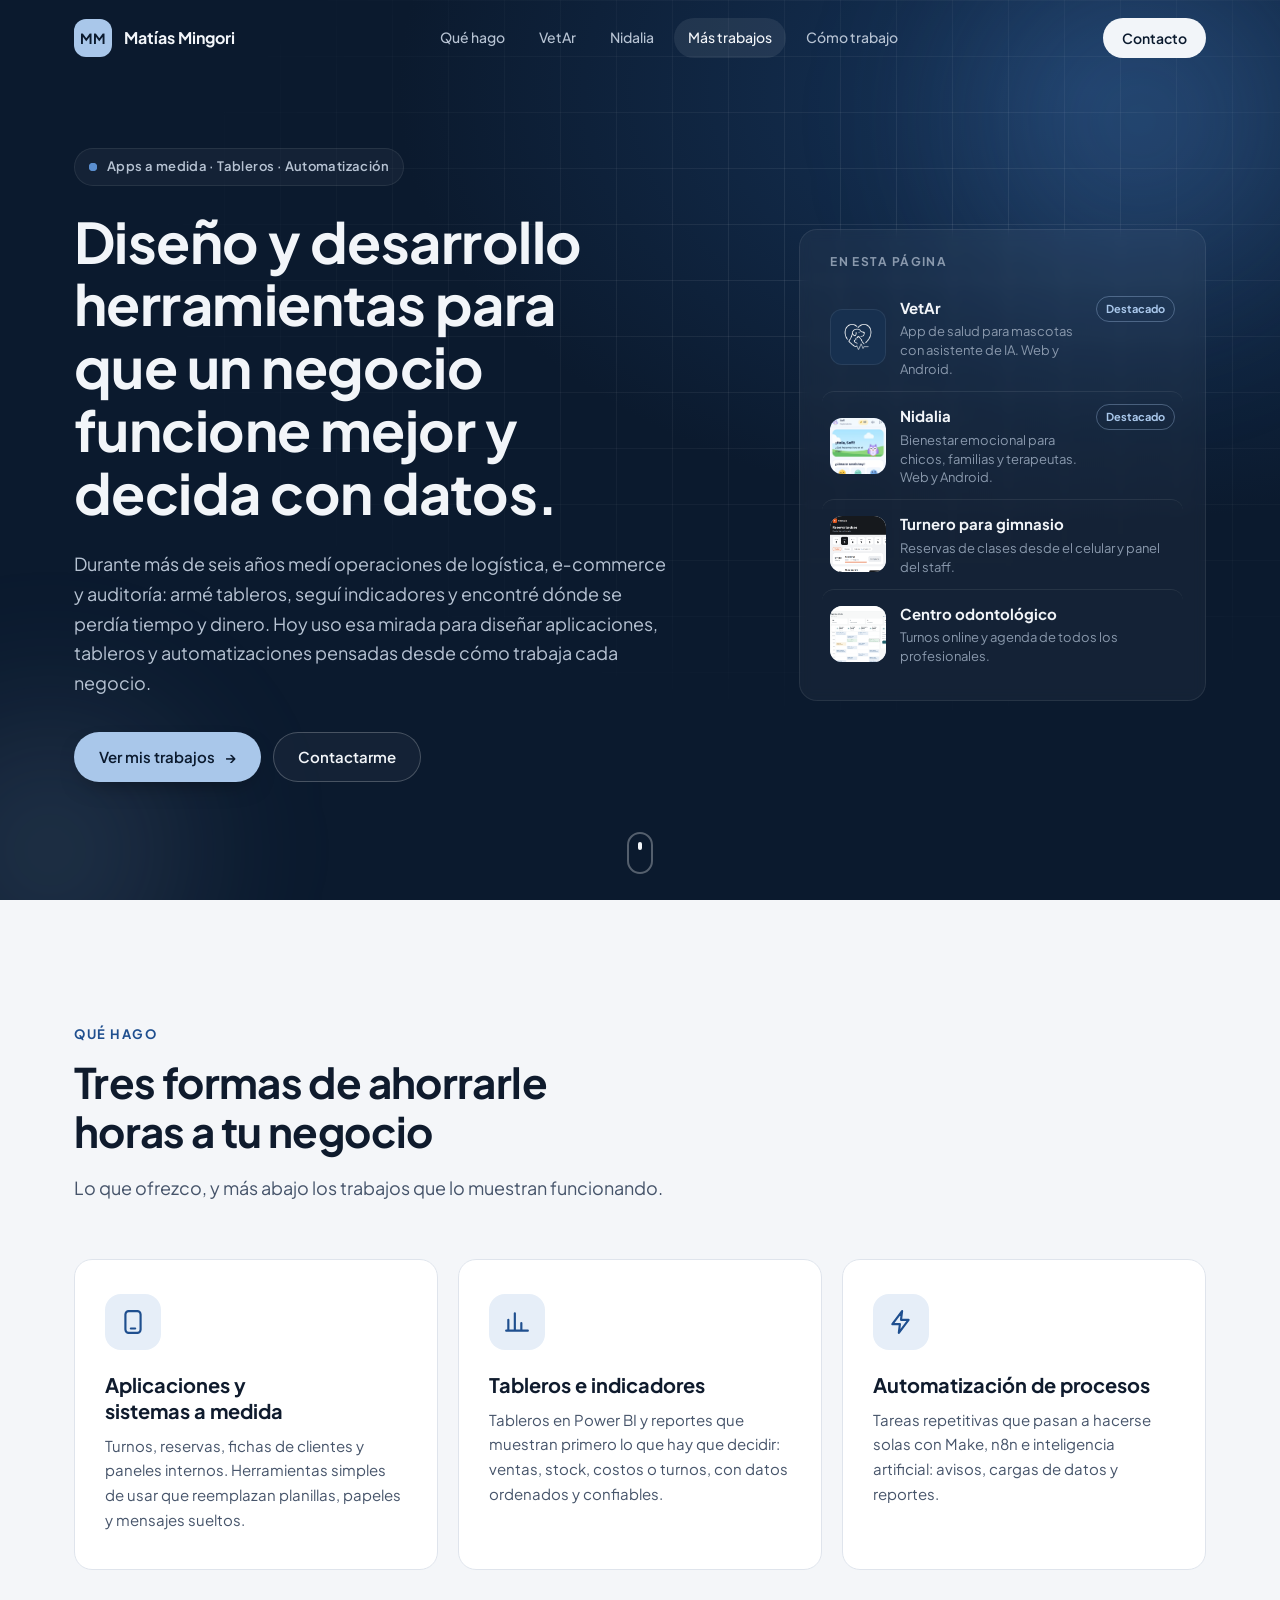
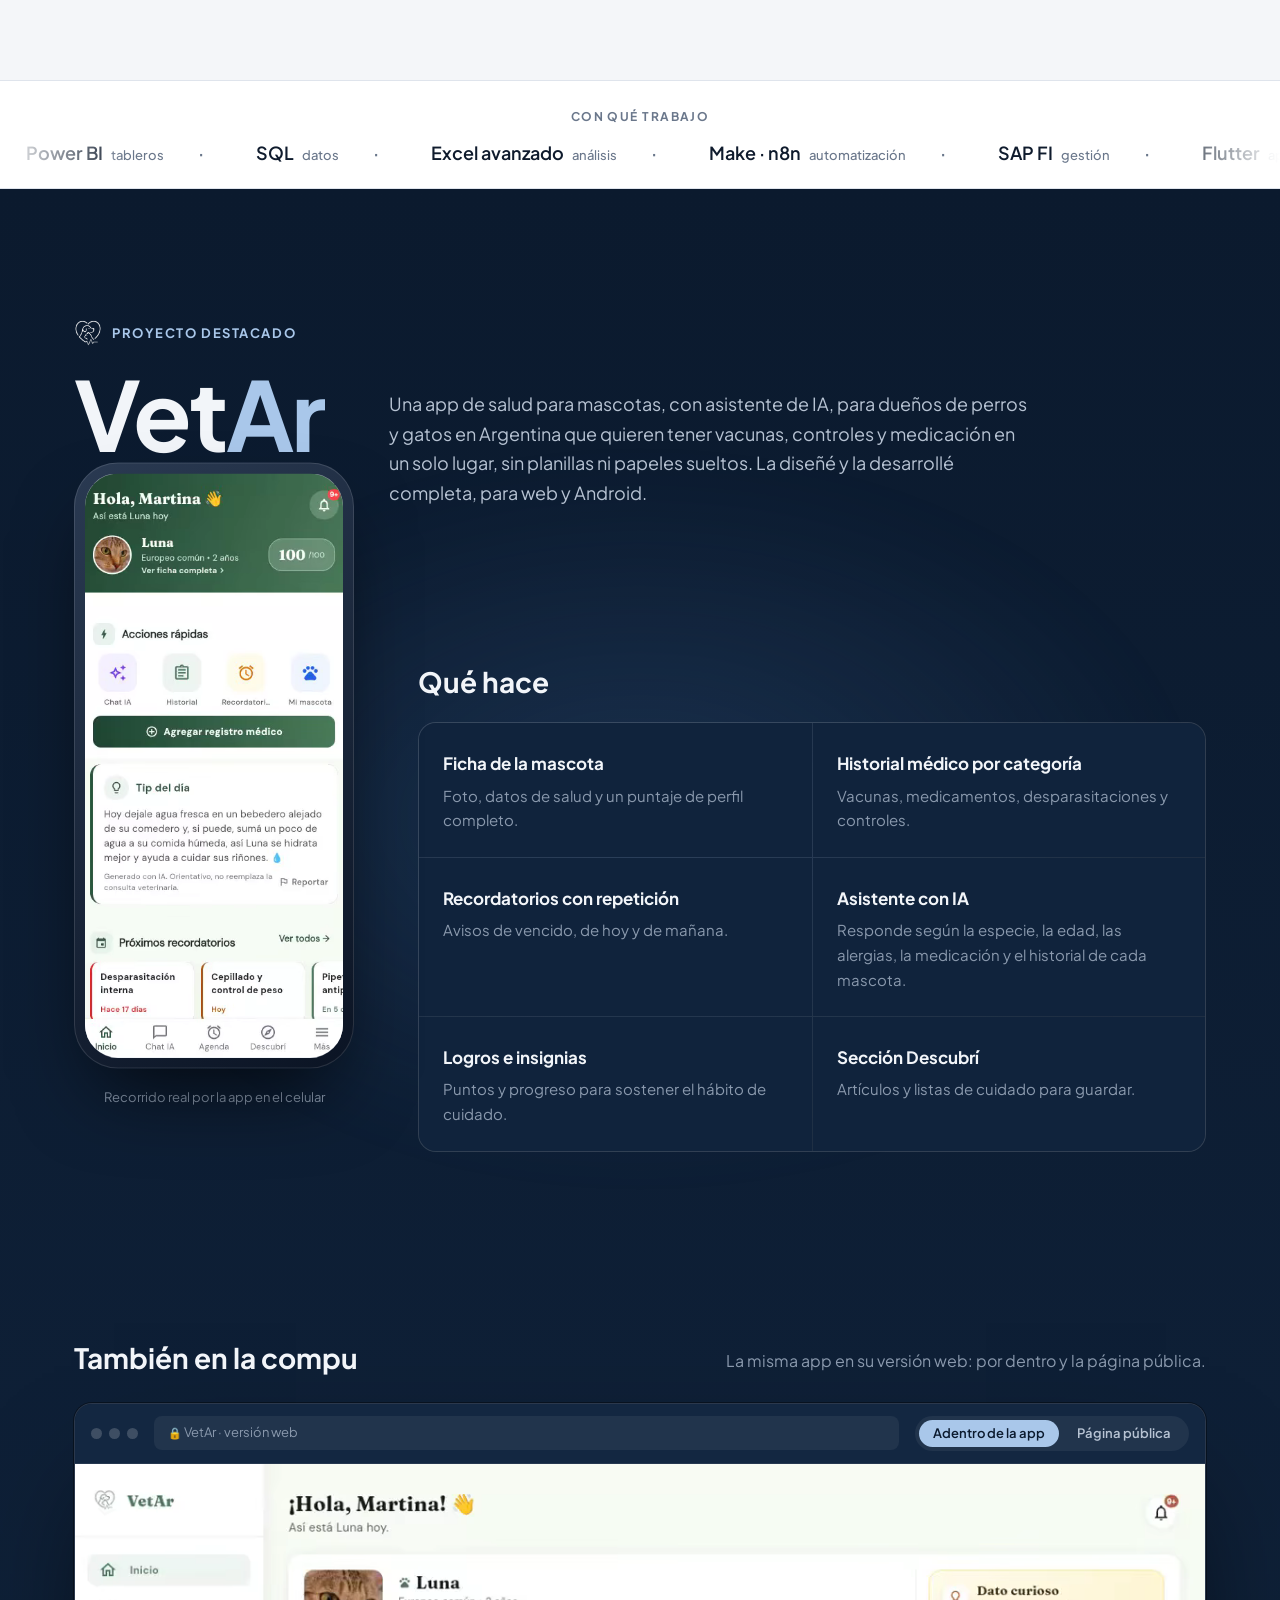
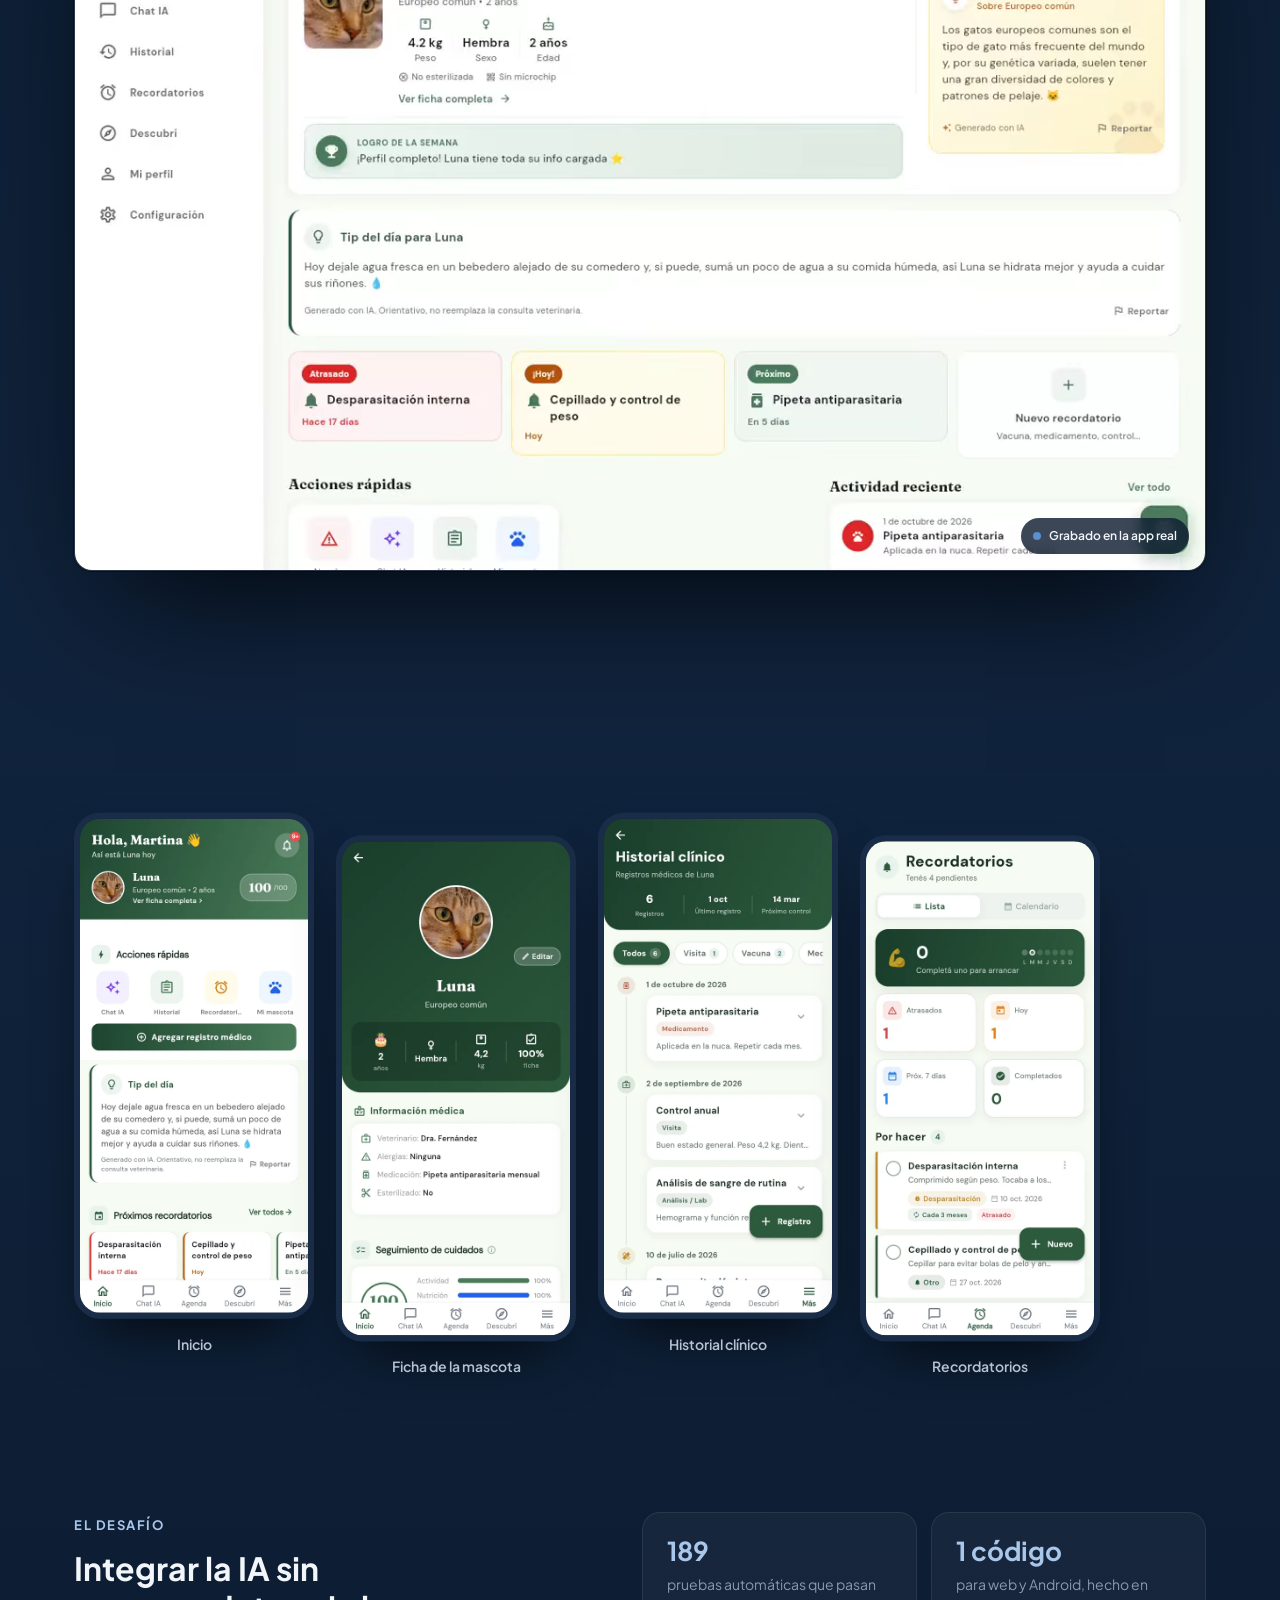
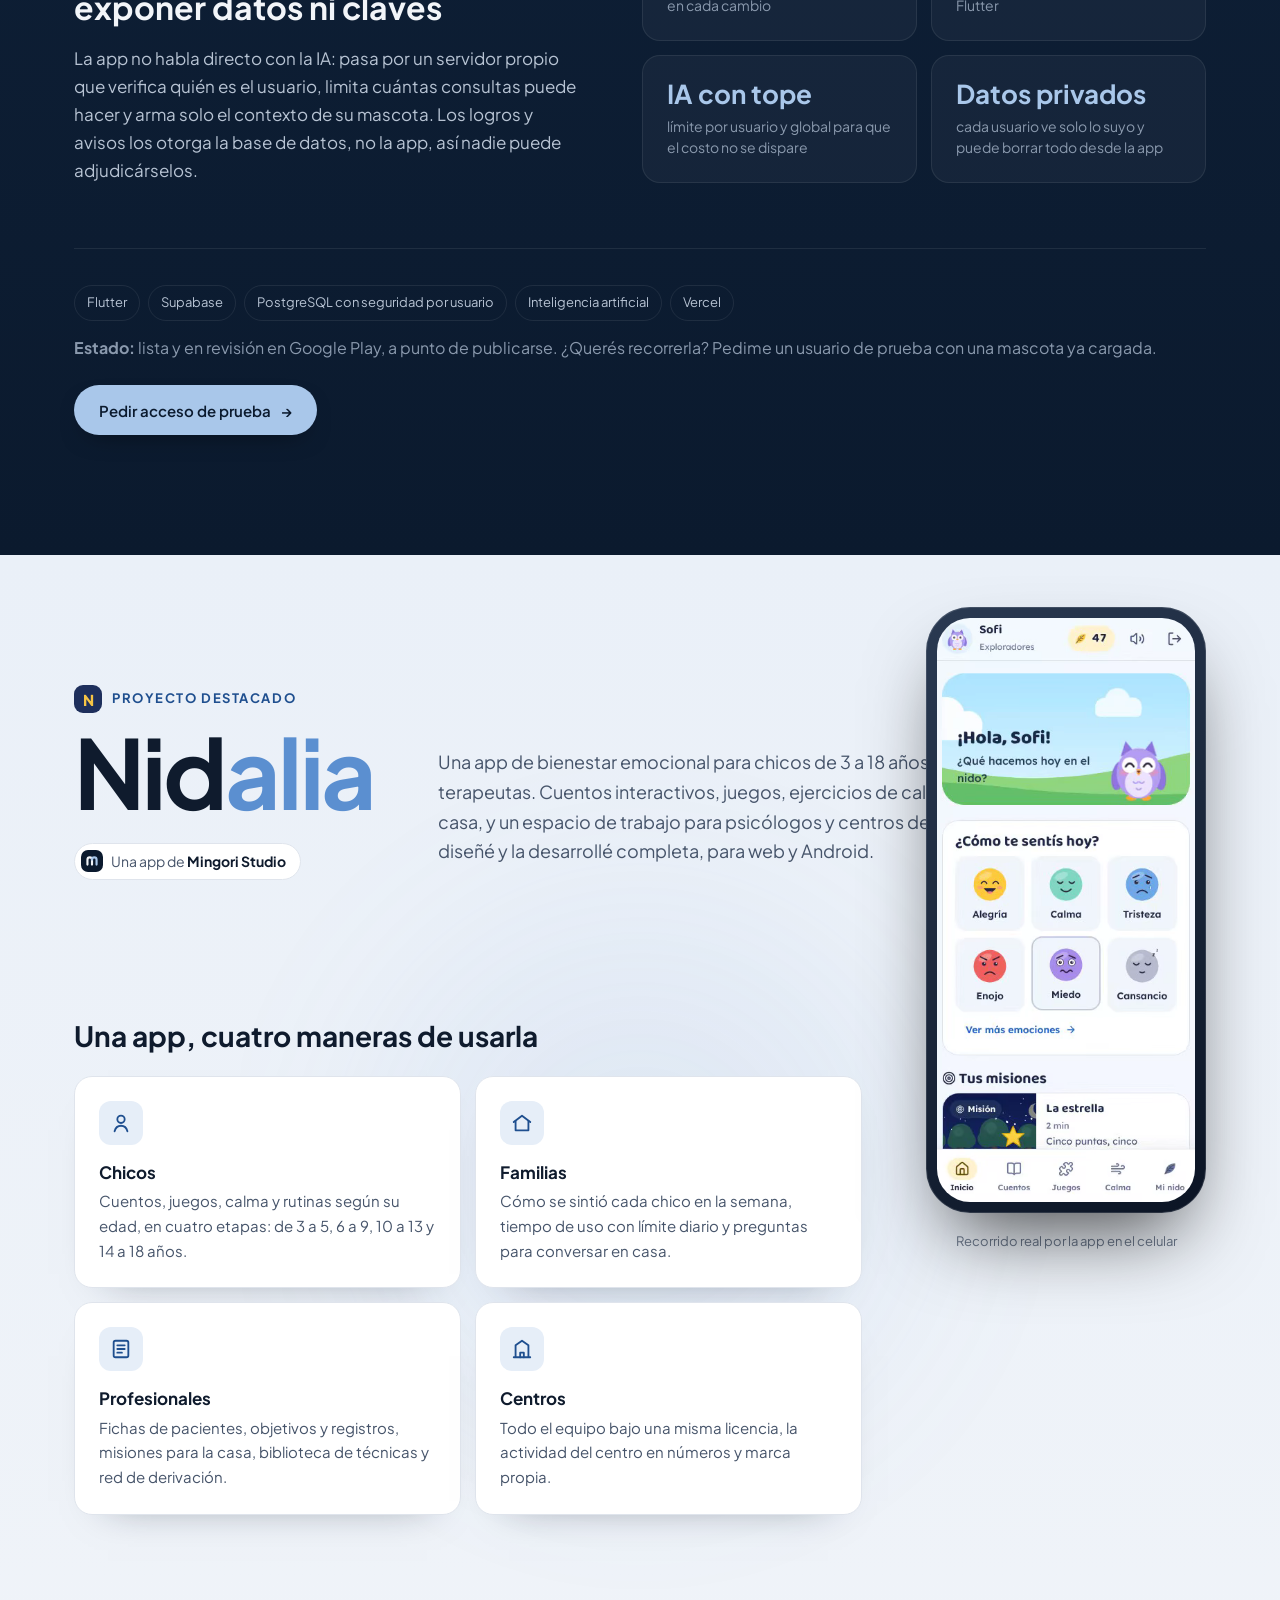
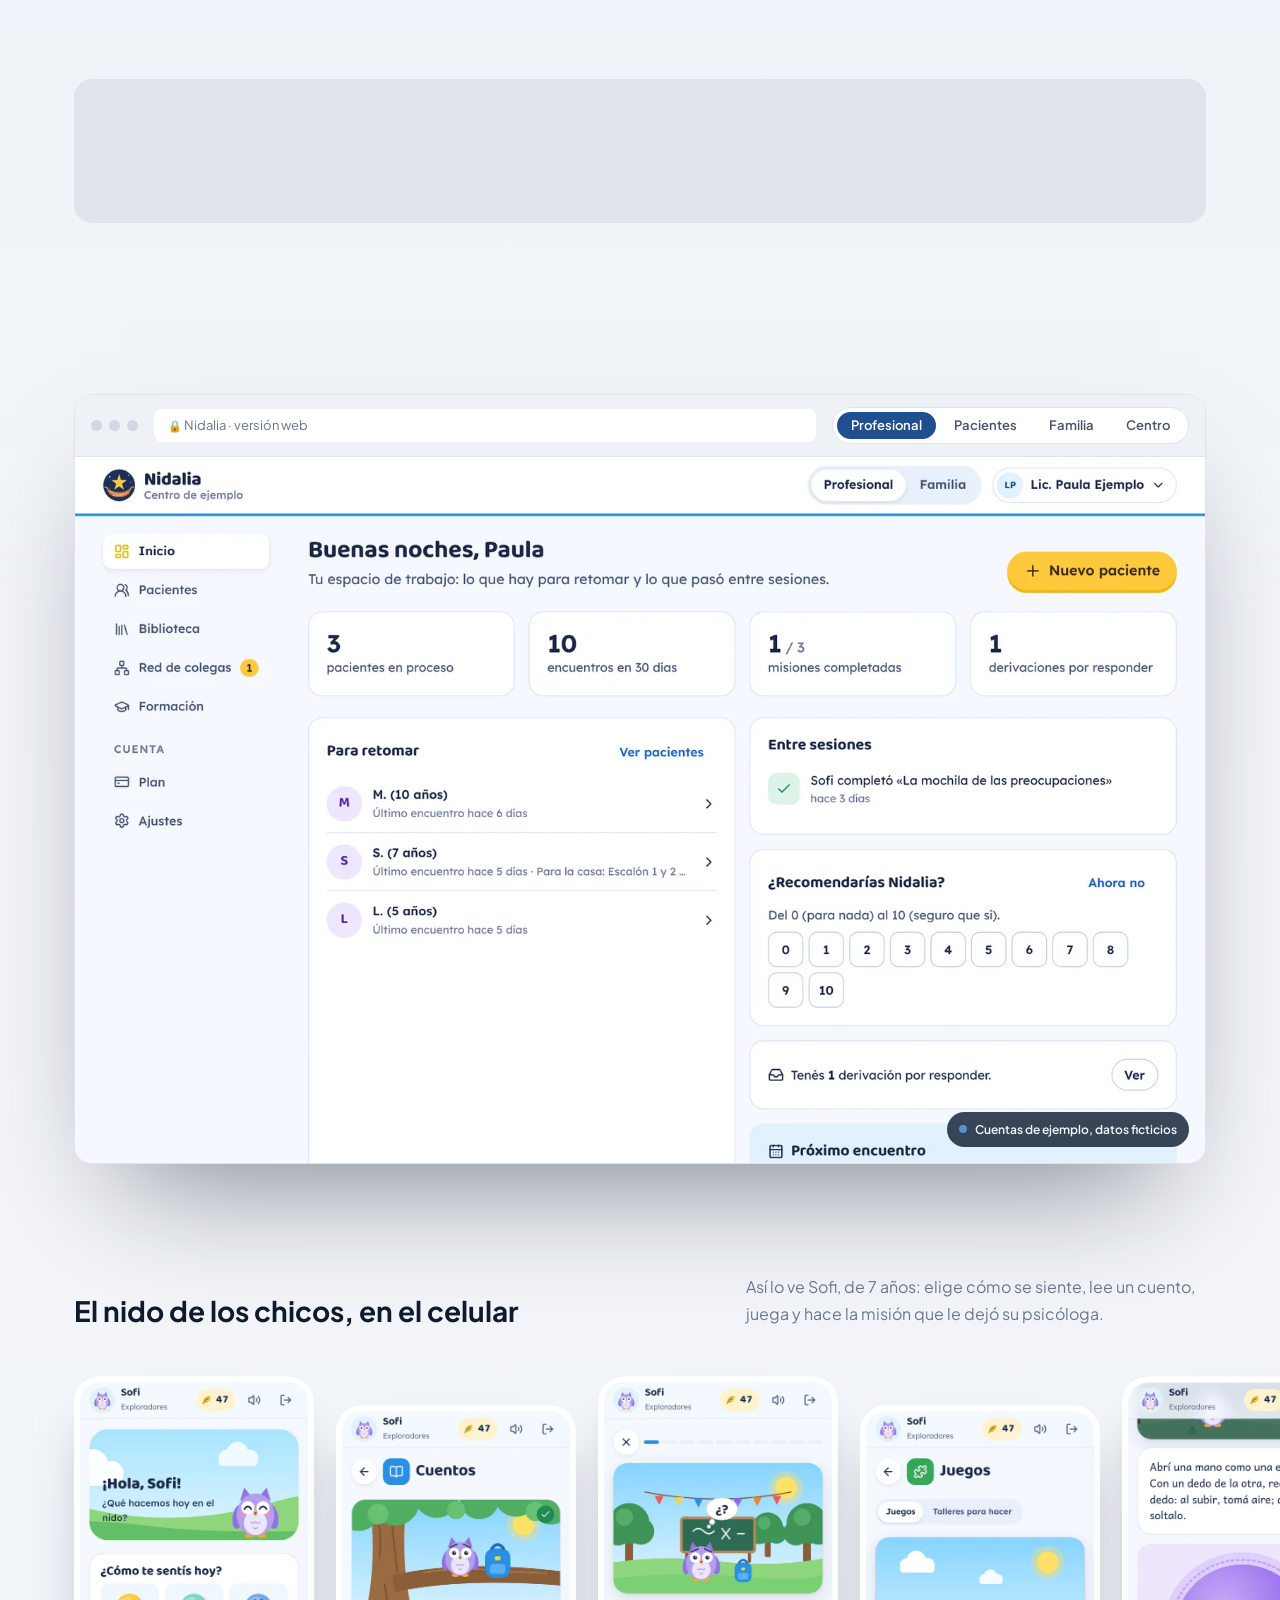
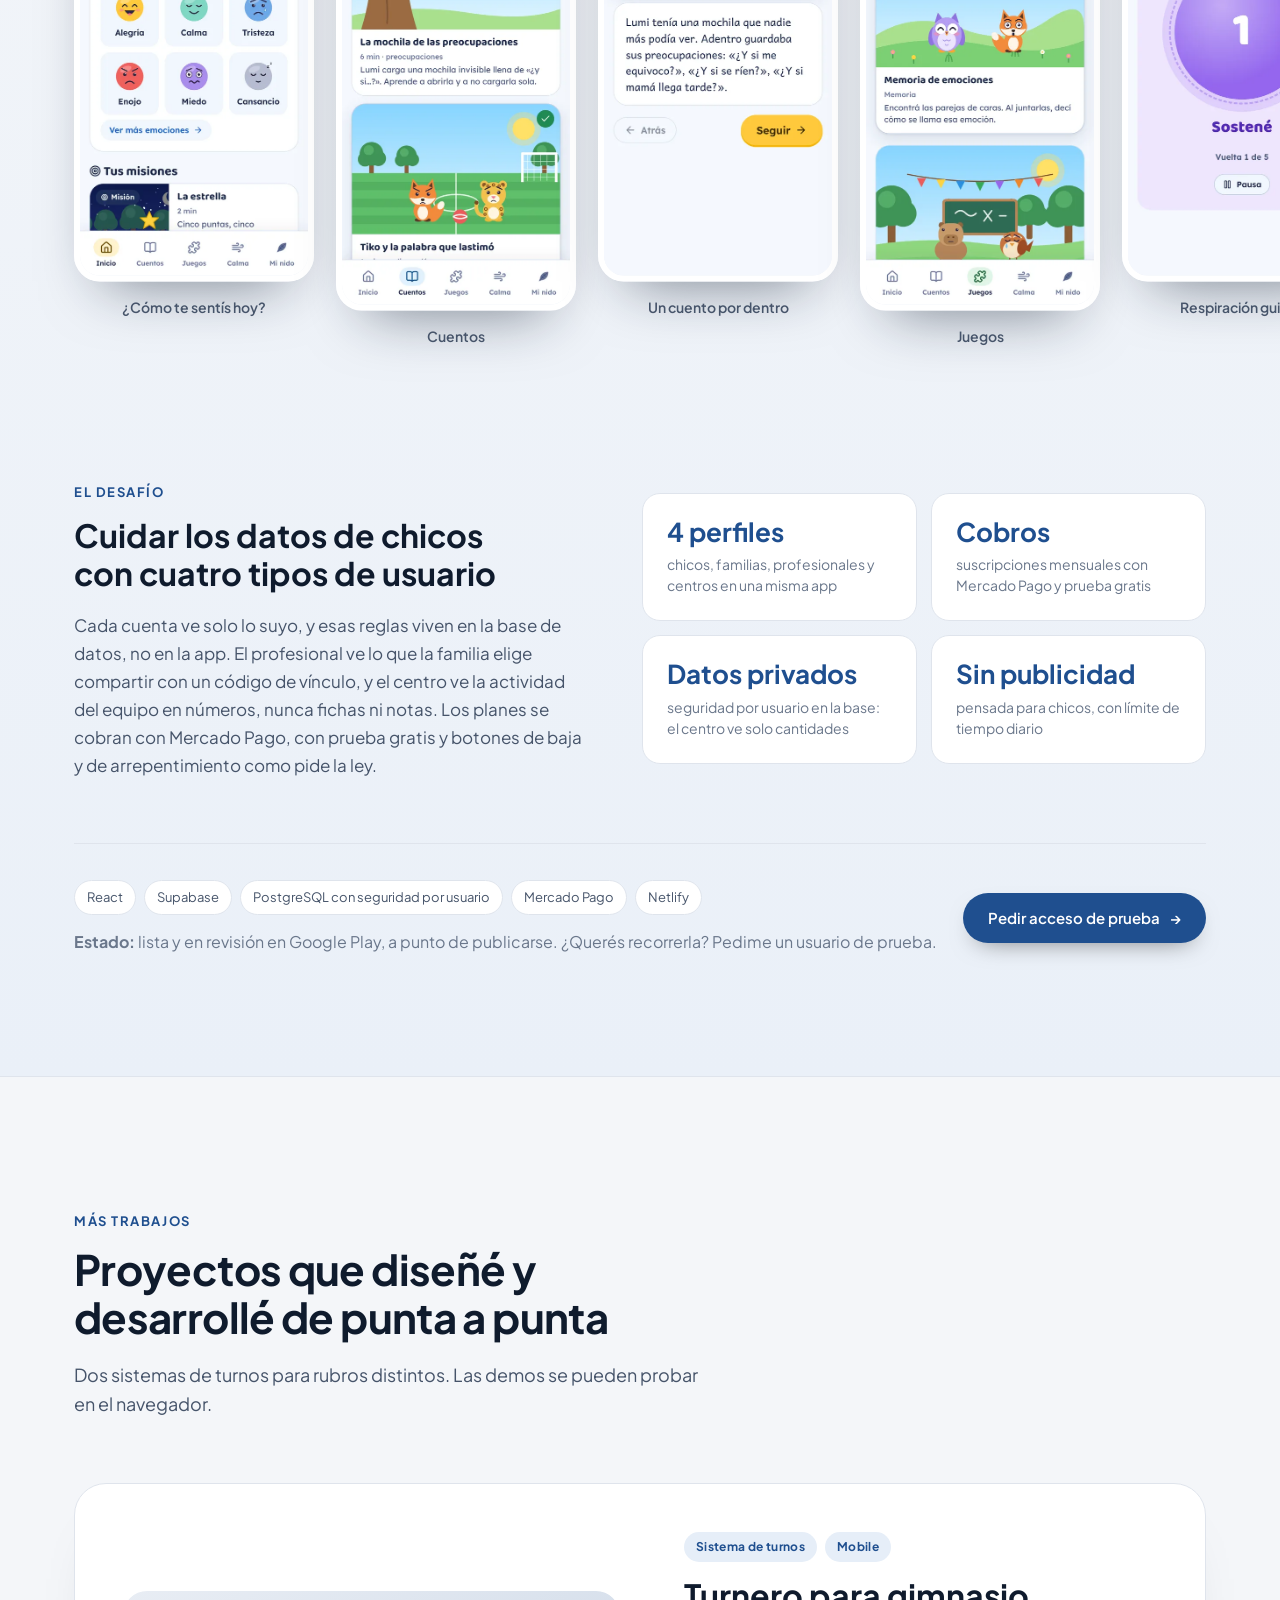
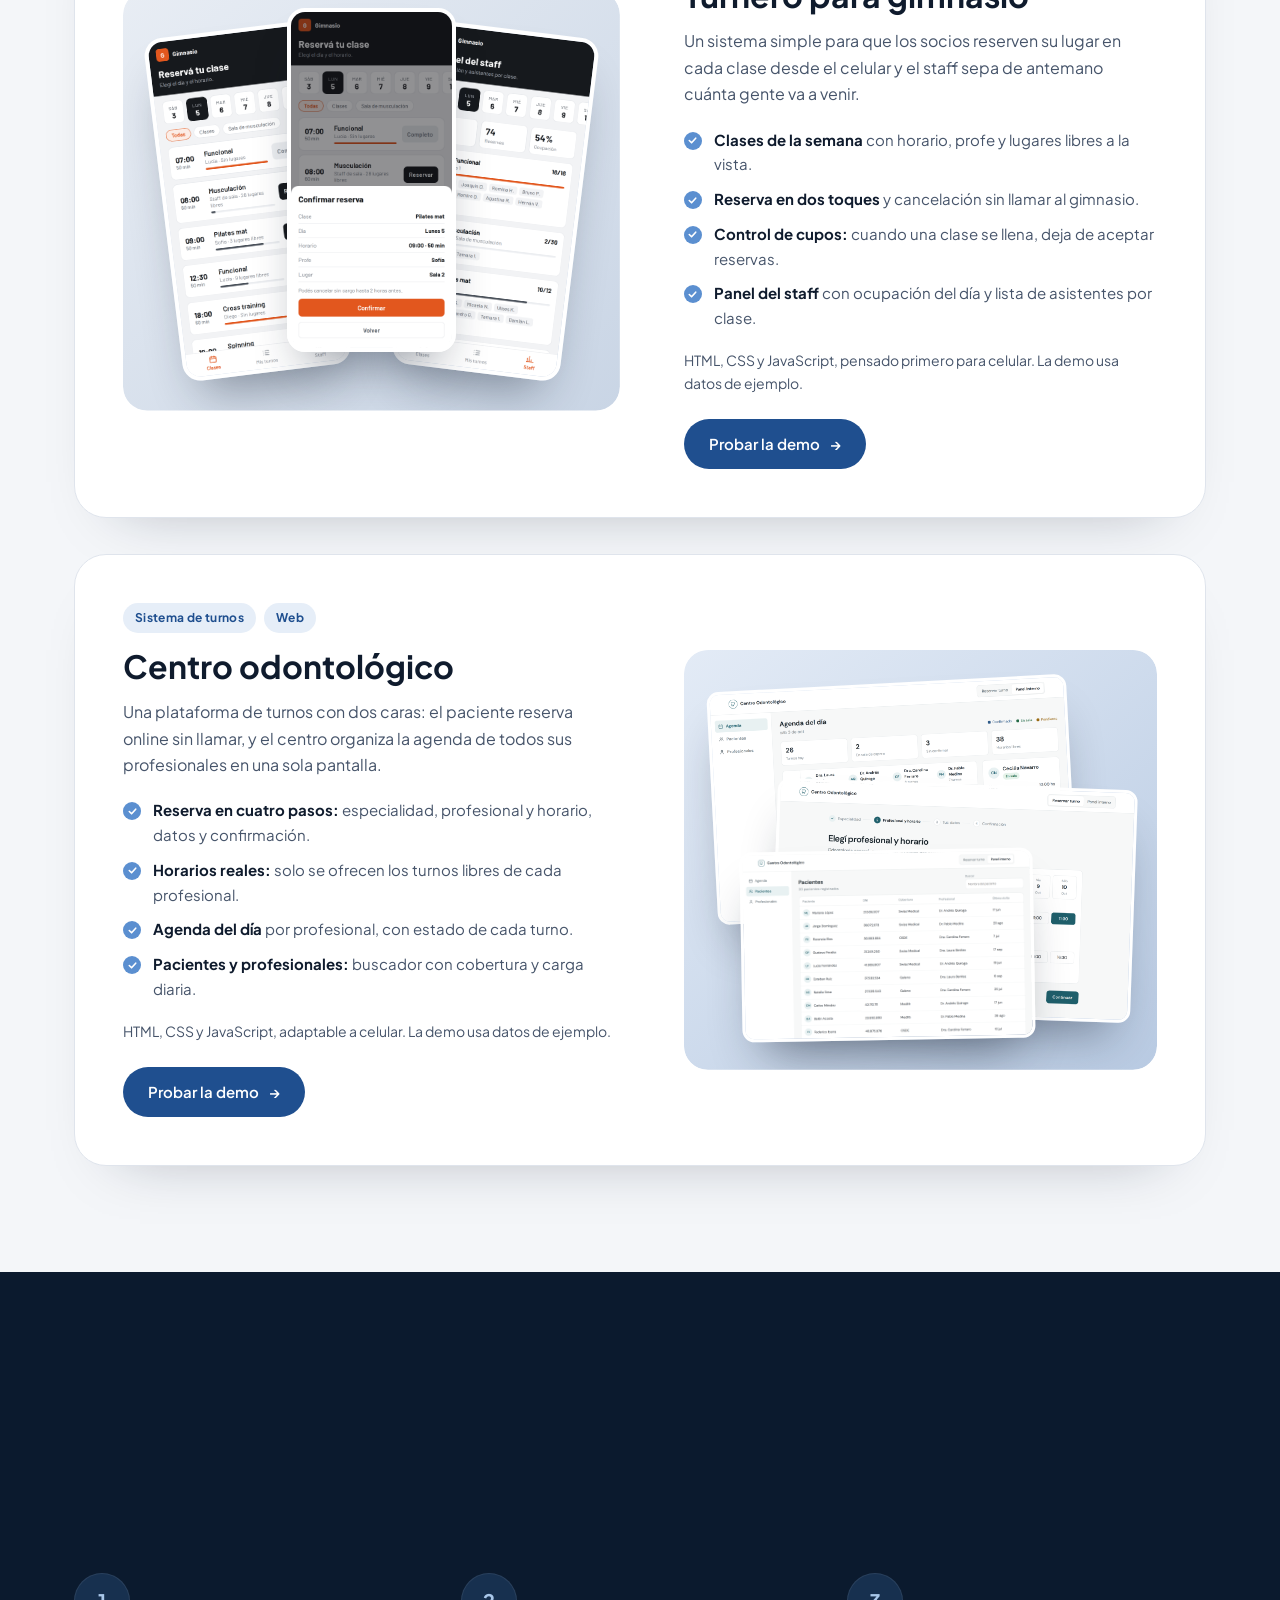
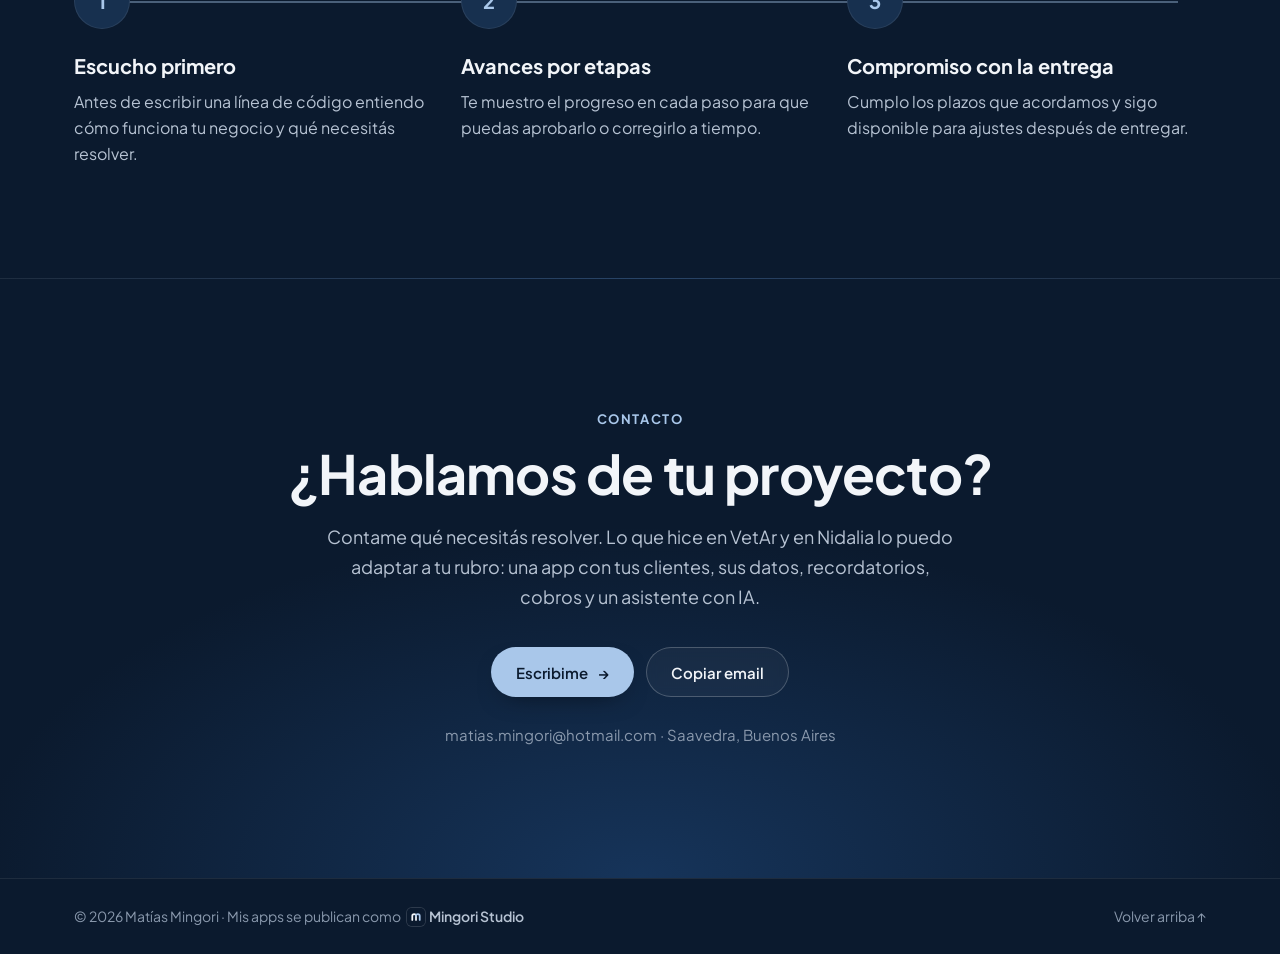
==== commit 4316afbe: "Sumar el sello Mingori Studio en VetAr, Nidalia y el pie" ====
--- a/index.html
+++ b/index.html
@@ -123,6 +123,7 @@
           <div class="reveal">
             <p class="kicker"><img src="img/vetar-logo-blanco.png" alt="" width="28" height="28"> Proyecto destacado</p>
             <h2 class="vetar-title rise"><span class="rise-i">Vet<span>Ar</span></span></h2>
+            <p class="studio-tag"><img src="assets/img/mingori-studio.svg" alt="" width="22" height="22"> <span>Una app de <strong>Mingori Studio</strong></span></p>
           </div>
           <p class="lead reveal" style="--rd:.1s">Una app de salud para mascotas, con asistente de IA, para dueños de perros y gatos en Argentina que quieren tener vacunas, controles y medicación en un solo lugar, sin planillas ni papeles sueltos. La diseñé y la desarrollé completa, para web y Android.</p>
         </div>
@@ -221,6 +222,7 @@
           <div class="reveal">
             <p class="kicker"><span class="nid-mark" aria-hidden="true">N</span> Proyecto destacado</p>
             <h2 class="vetar-title rise"><span class="rise-i">Nid<span>alia</span></span></h2>
+            <p class="studio-tag"><img src="assets/img/mingori-studio.svg" alt="" width="22" height="22"> <span>Una app de <strong>Mingori Studio</strong></span></p>
           </div>
           <p class="lead reveal" style="--rd:.1s">Una app de bienestar emocional para chicos de 3 a 18 años, sus familias y sus terapeutas. Cuentos interactivos, juegos, ejercicios de calma y rutinas para casa, y un espacio de trabajo para psicólogos y centros de salud mental. La diseñé y la desarrollé completa, para web y Android.</p>
         </div>
@@ -420,7 +422,7 @@
   </main>
 
   <footer class="footer">
-    <p>© 2026 Matías Mingori</p>
+    <p>© 2026 Matías Mingori <span class="footer-studio"><span class="sep">· </span>Mis apps se publican como <img src="assets/img/mingori-studio.svg" alt="" width="18" height="18"> <strong>Mingori Studio</strong></span></p>
     <a href="#inicio">Volver arriba ↑</a>
   </footer>
 
--- a/assets/css/styles.css
+++ b/assets/css/styles.css
@@ -532,3 +532,20 @@
   .js .reveal-clip { clip-path: none; }
   .marquee-track { animation: none; flex-wrap: wrap; width: auto; justify-content: center; }
 }
+
+/* ---------- Sello Mingori Studio ---------- */
+.studio-tag {
+  display: inline-flex; align-items: center; gap: 8px; margin-top: 18px;
+  padding: 6px 14px 6px 6px; border-radius: 999px;
+  font-size: 14px; color: var(--ink-2);
+  background: var(--surface); border: 1px solid var(--line);
+}
+.studio-tag img { border-radius: 7px; }
+.studio-tag strong { font-weight: 700; color: var(--ink); }
+.vetar .studio-tag { color: var(--on-night-2); background: rgba(255,255,255,.05); border-color: var(--night-line); }
+.vetar .studio-tag strong { color: var(--on-night); }
+.vetar .studio-tag img { box-shadow: 0 0 0 1px rgba(255,255,255,.14); }
+.footer-studio { white-space: nowrap; }
+.footer-studio img { display: inline-block; vertical-align: -4px; margin: 0 2px 0 4px; border-radius: 5px; box-shadow: 0 0 0 1px rgba(255,255,255,.14); }
+.footer-studio strong { font-weight: 600; color: var(--on-night-2); }
+@media (max-width: 600px) { .footer-studio { display: block; margin-top: 6px; white-space: normal; } .footer-studio .sep { display: none; } }
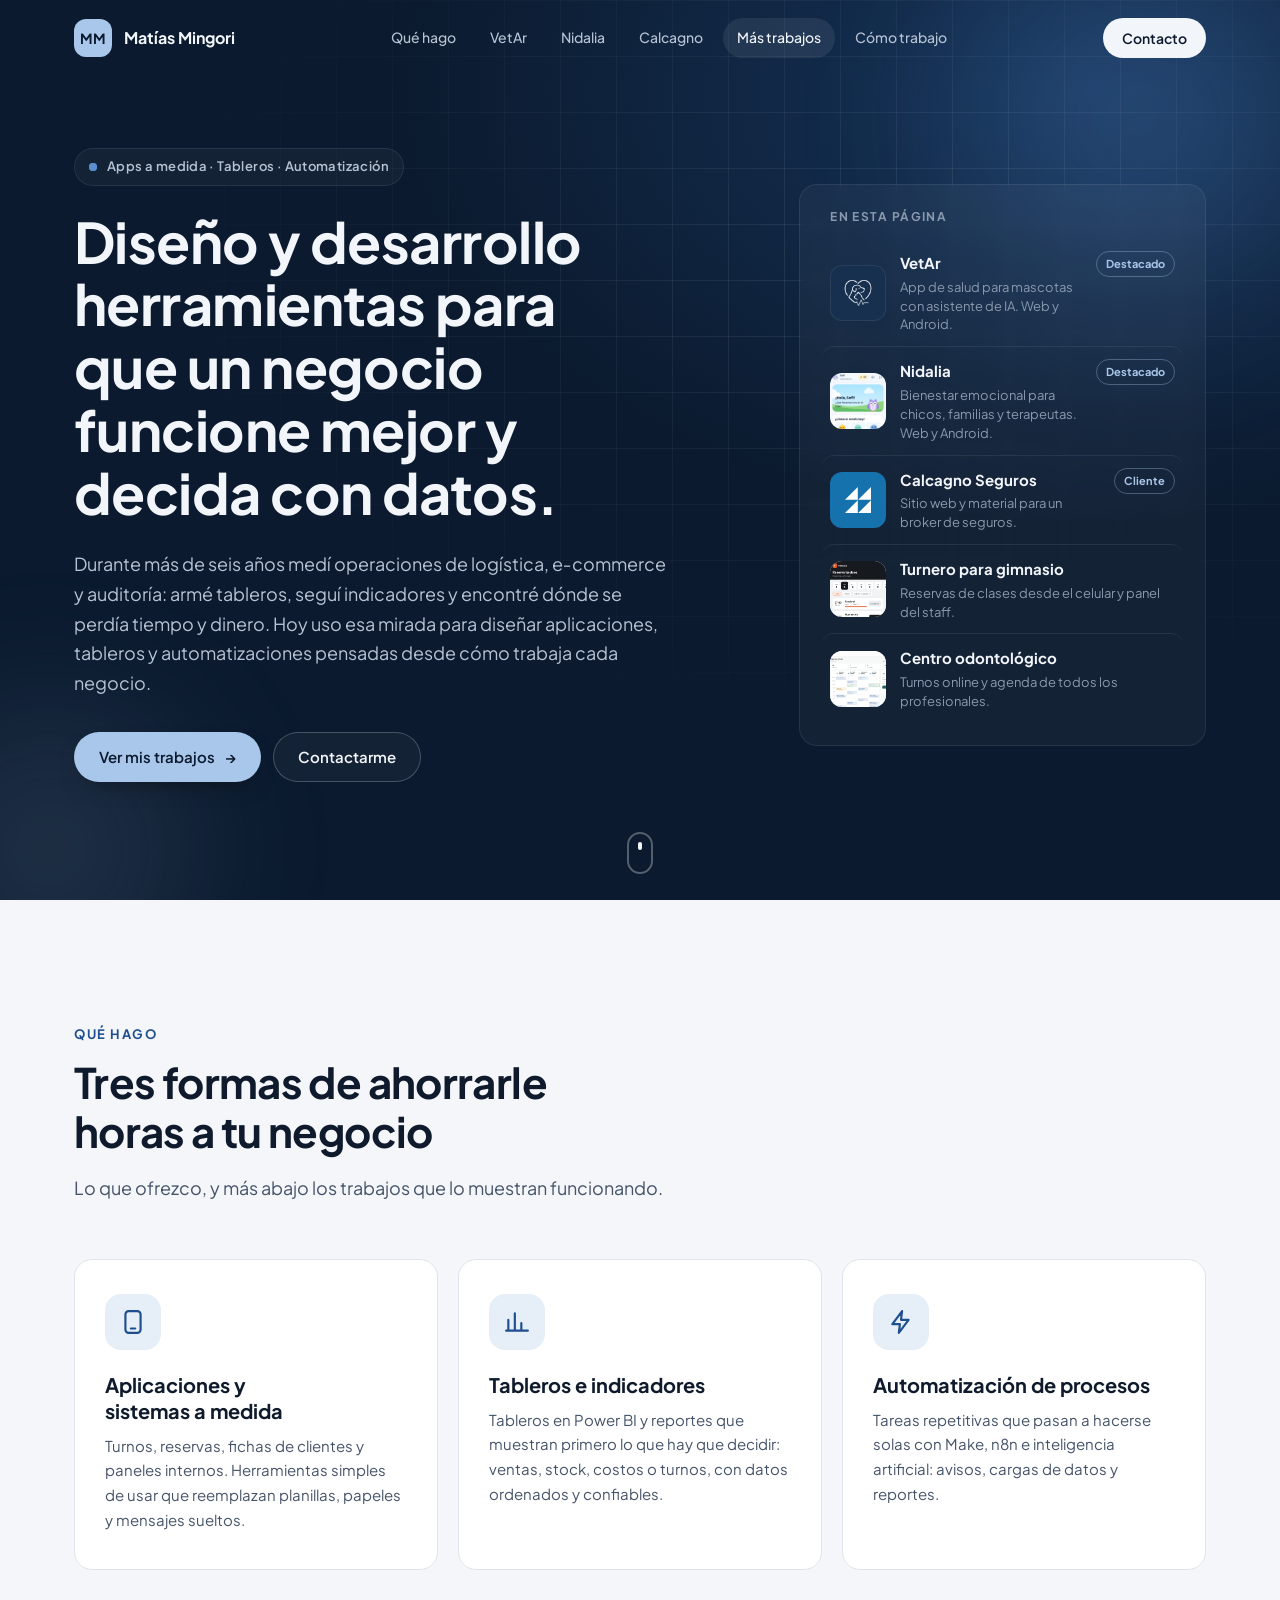
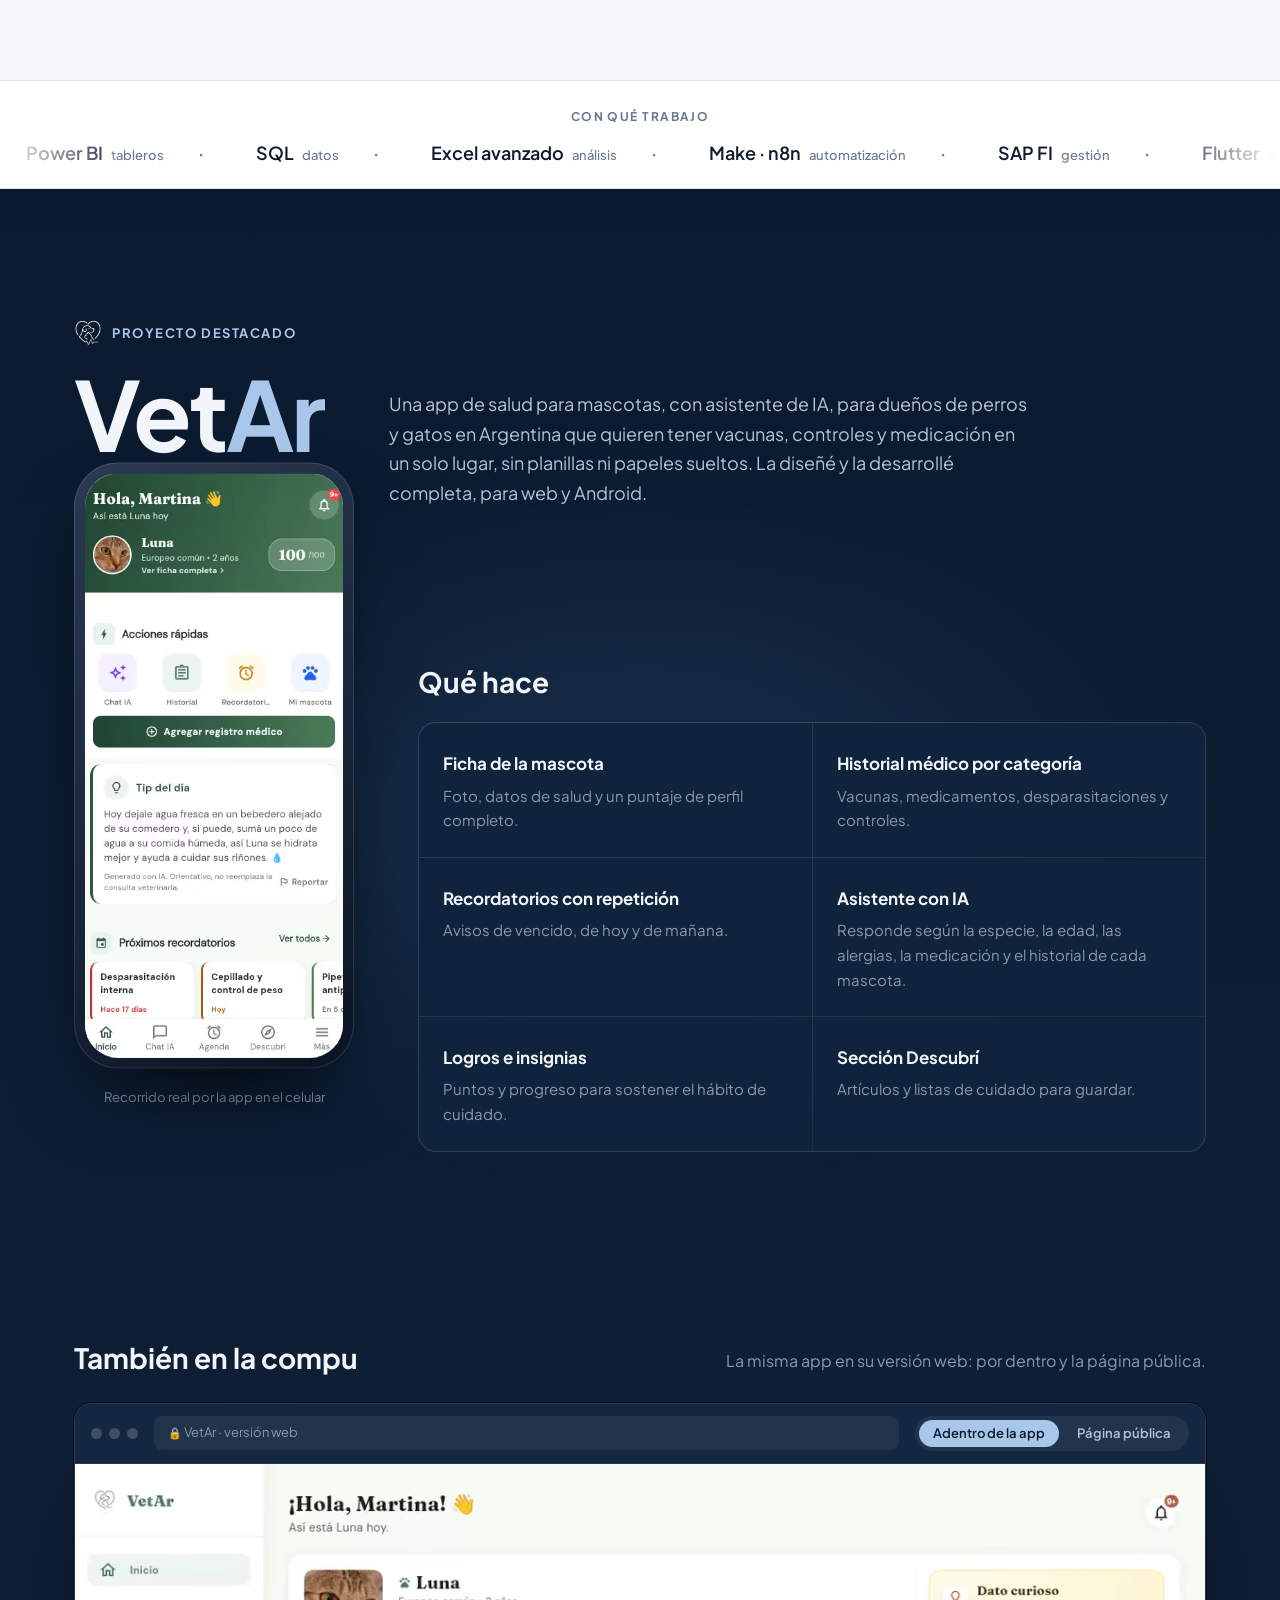
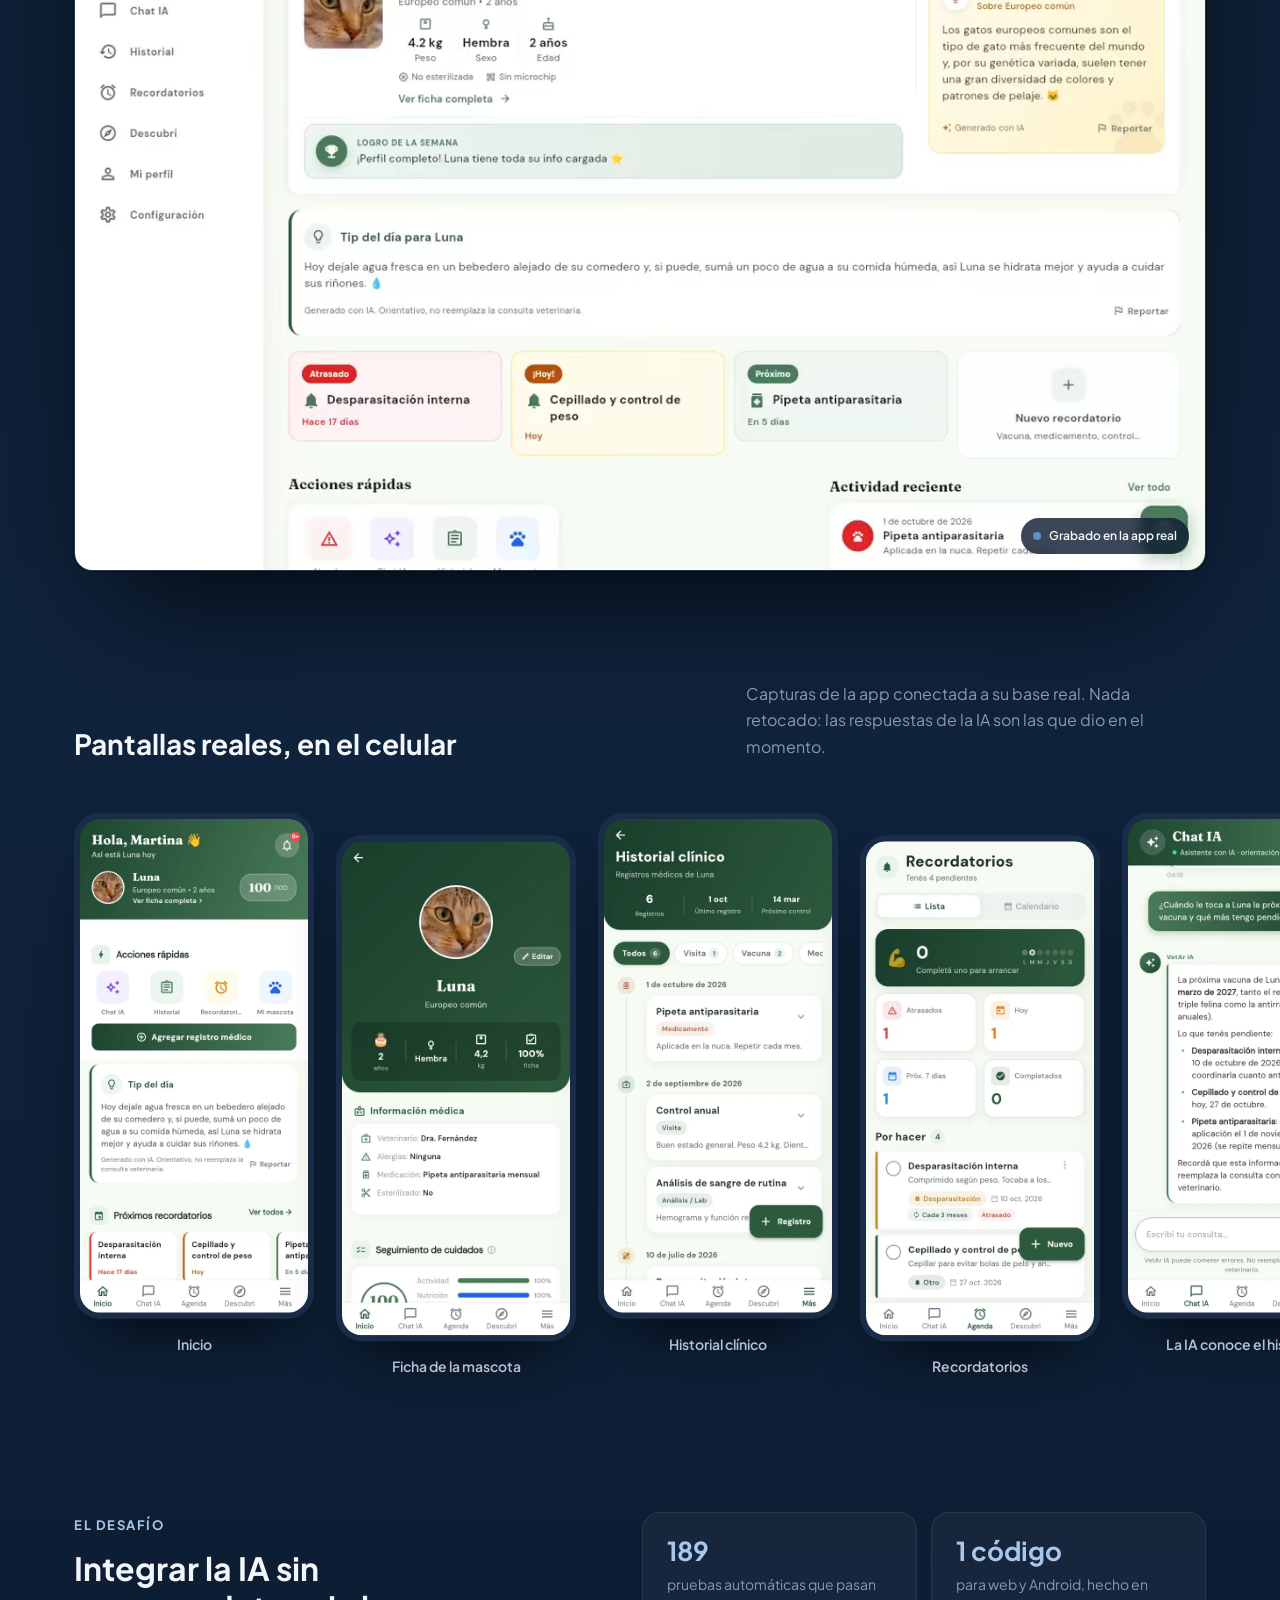
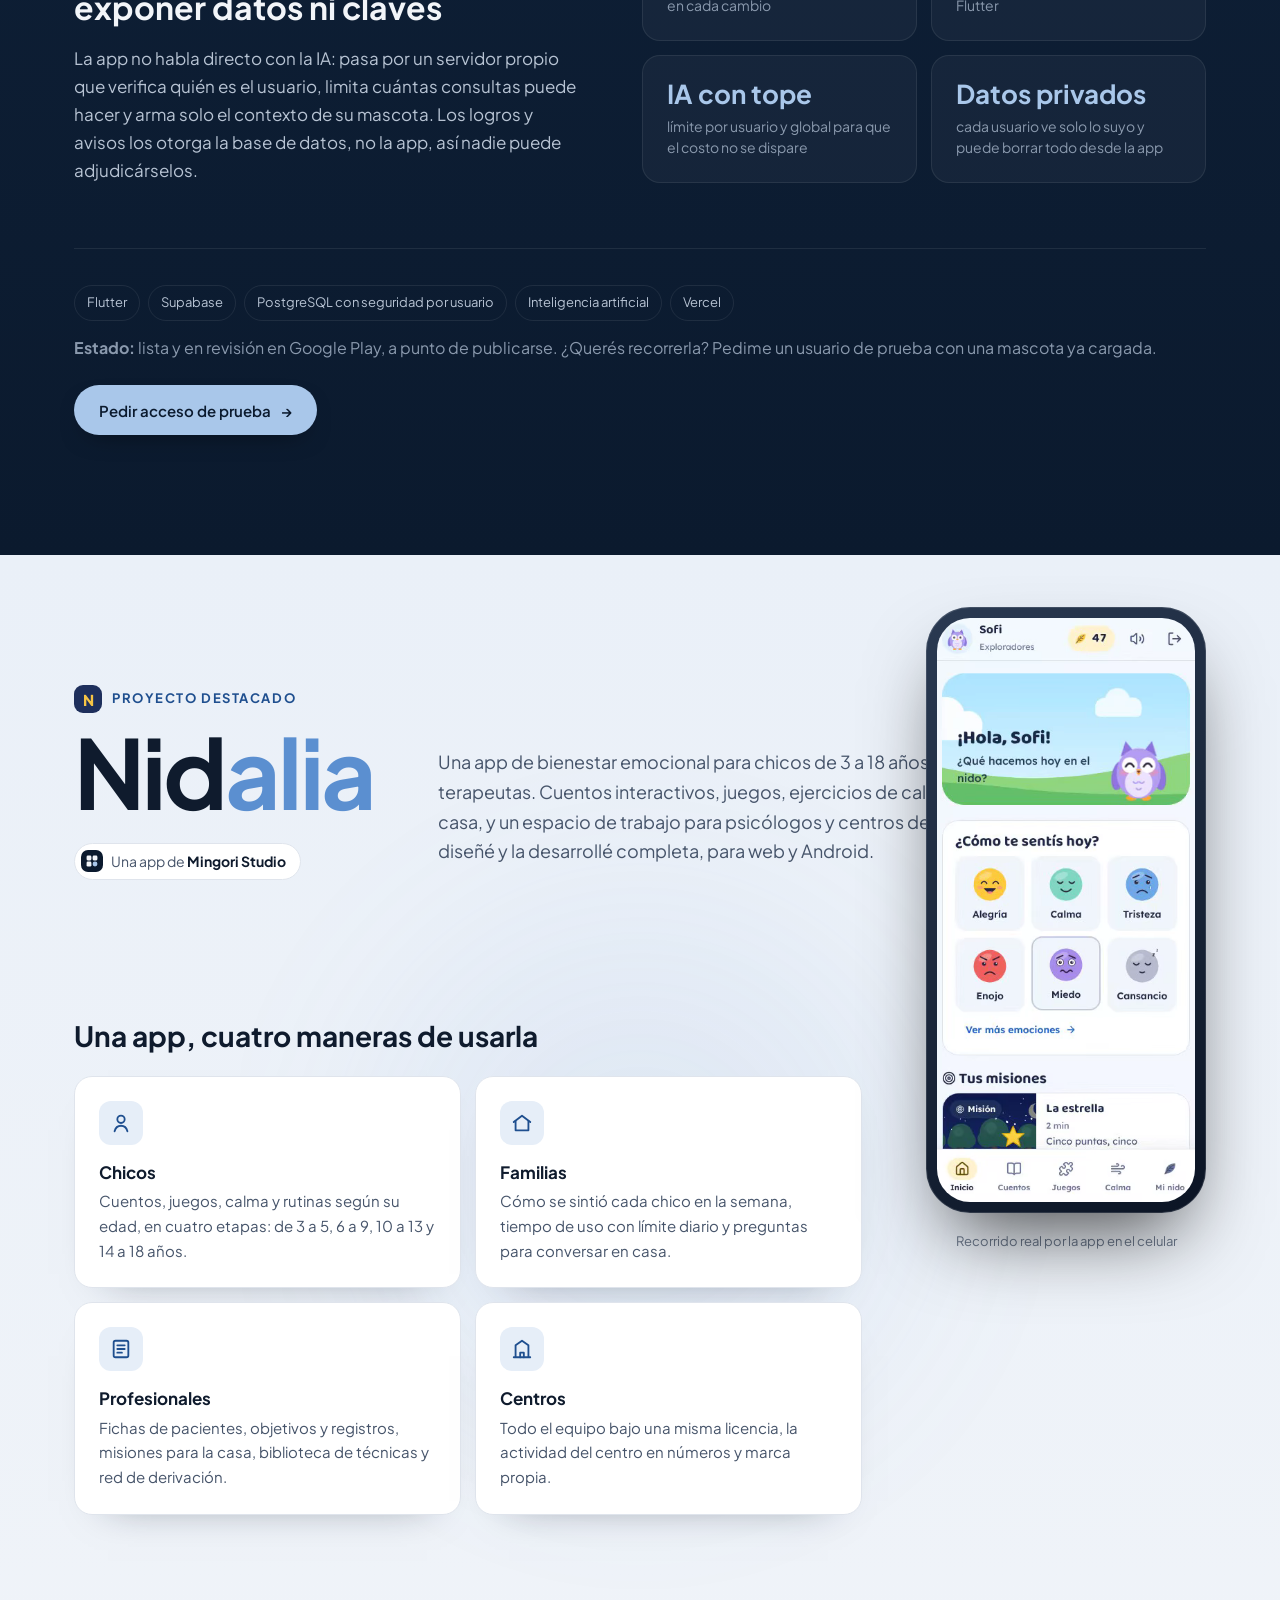
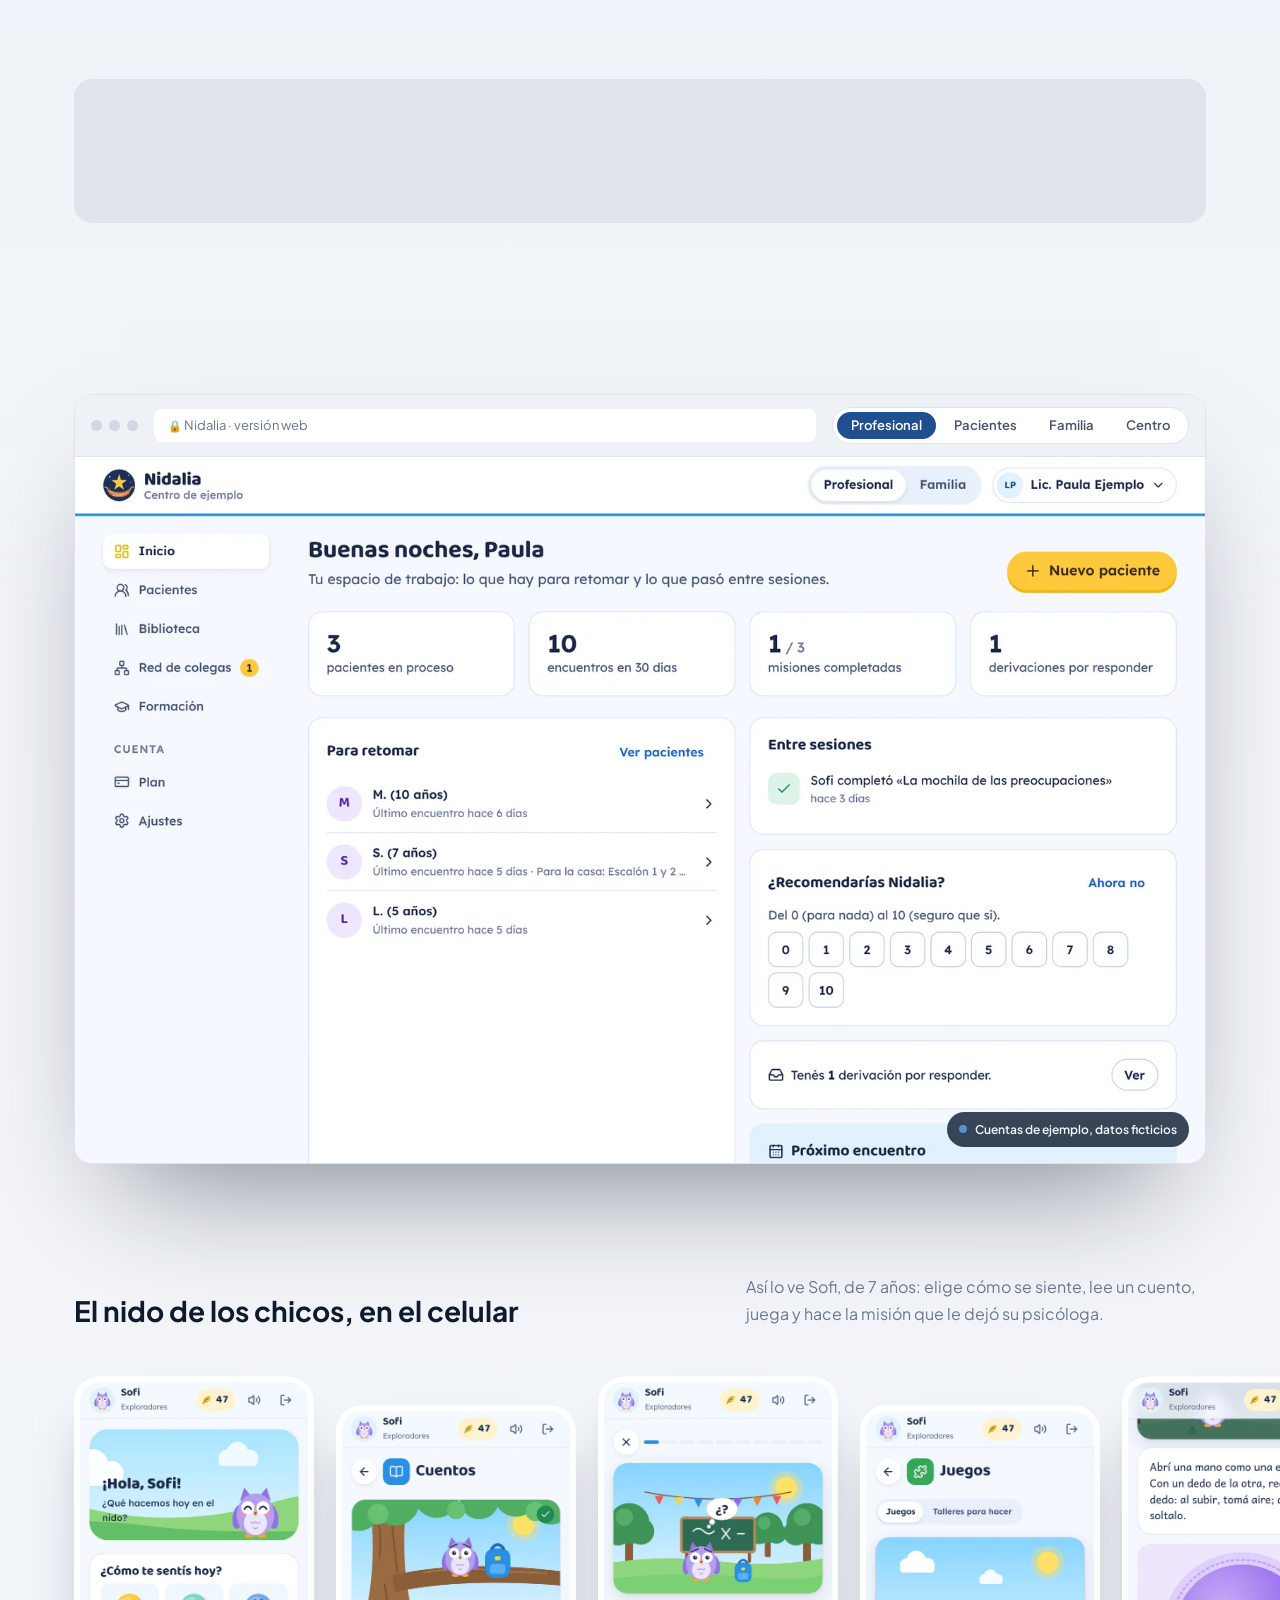
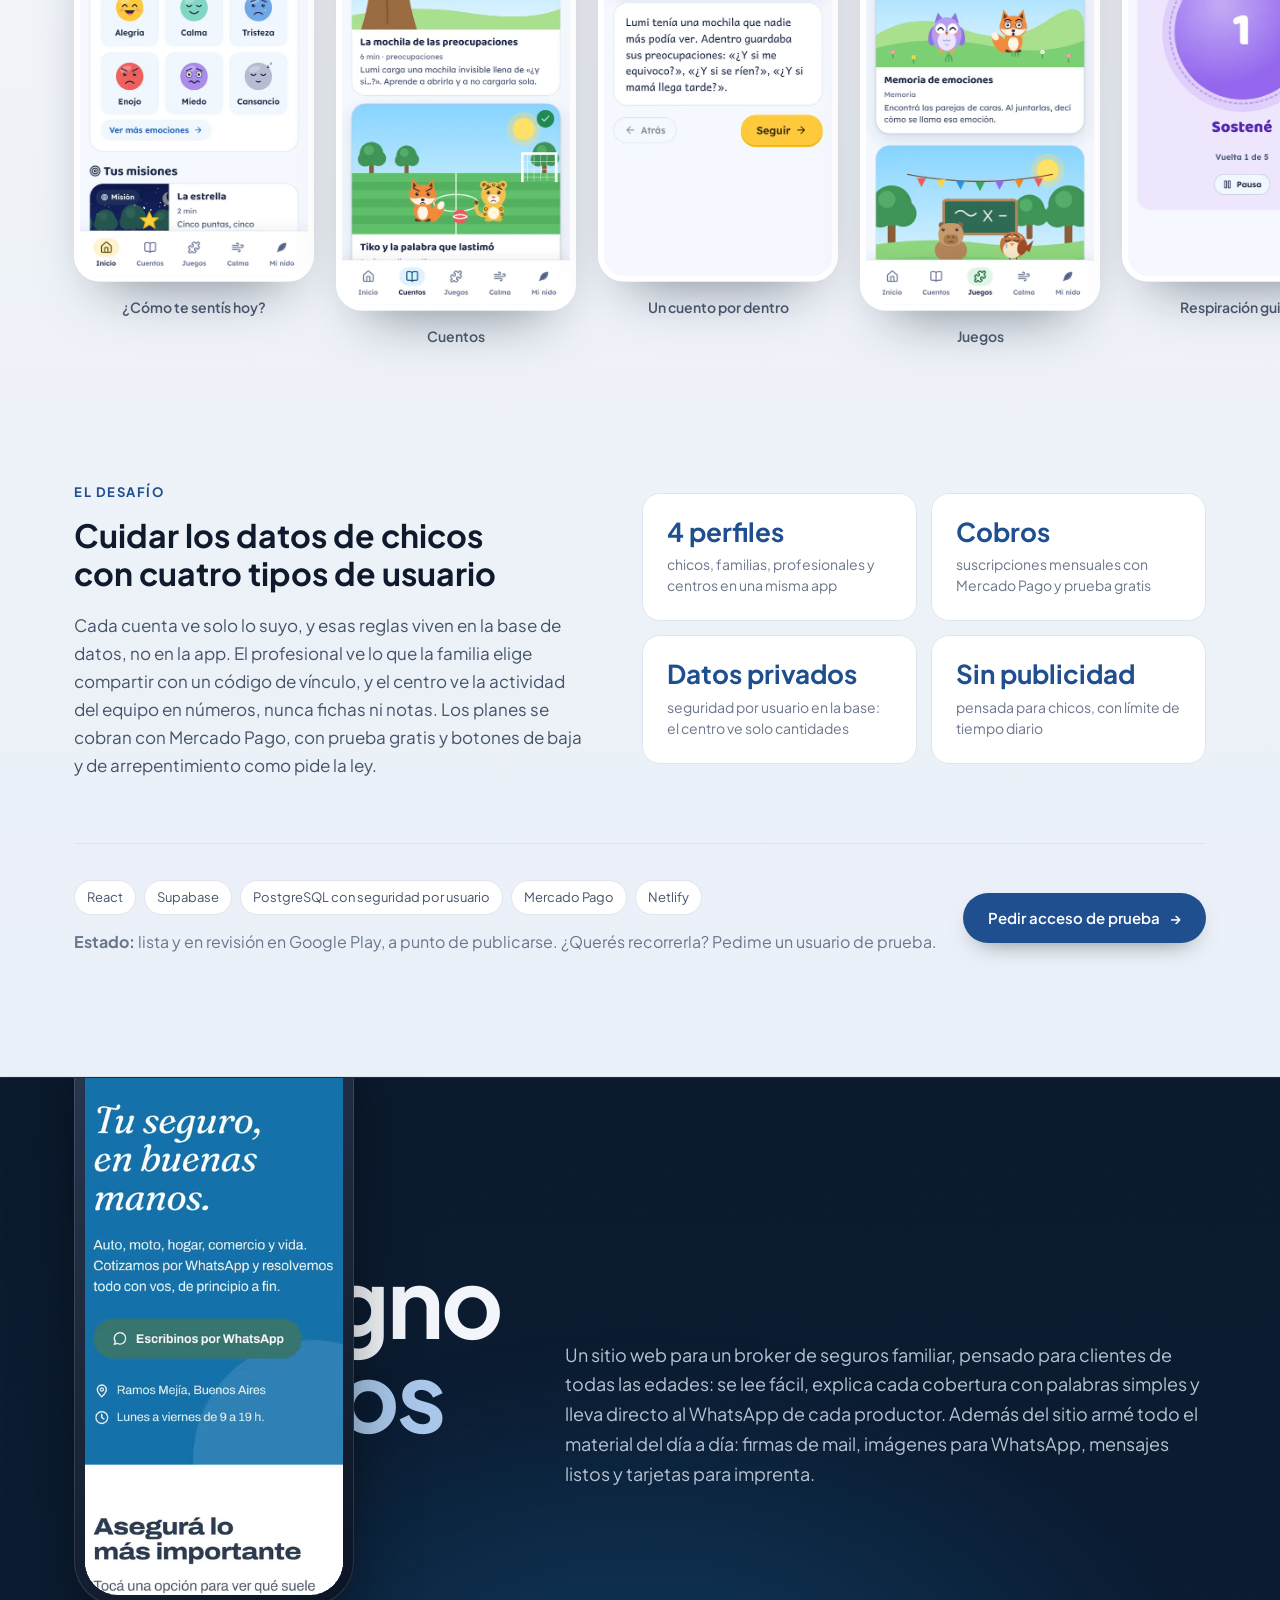
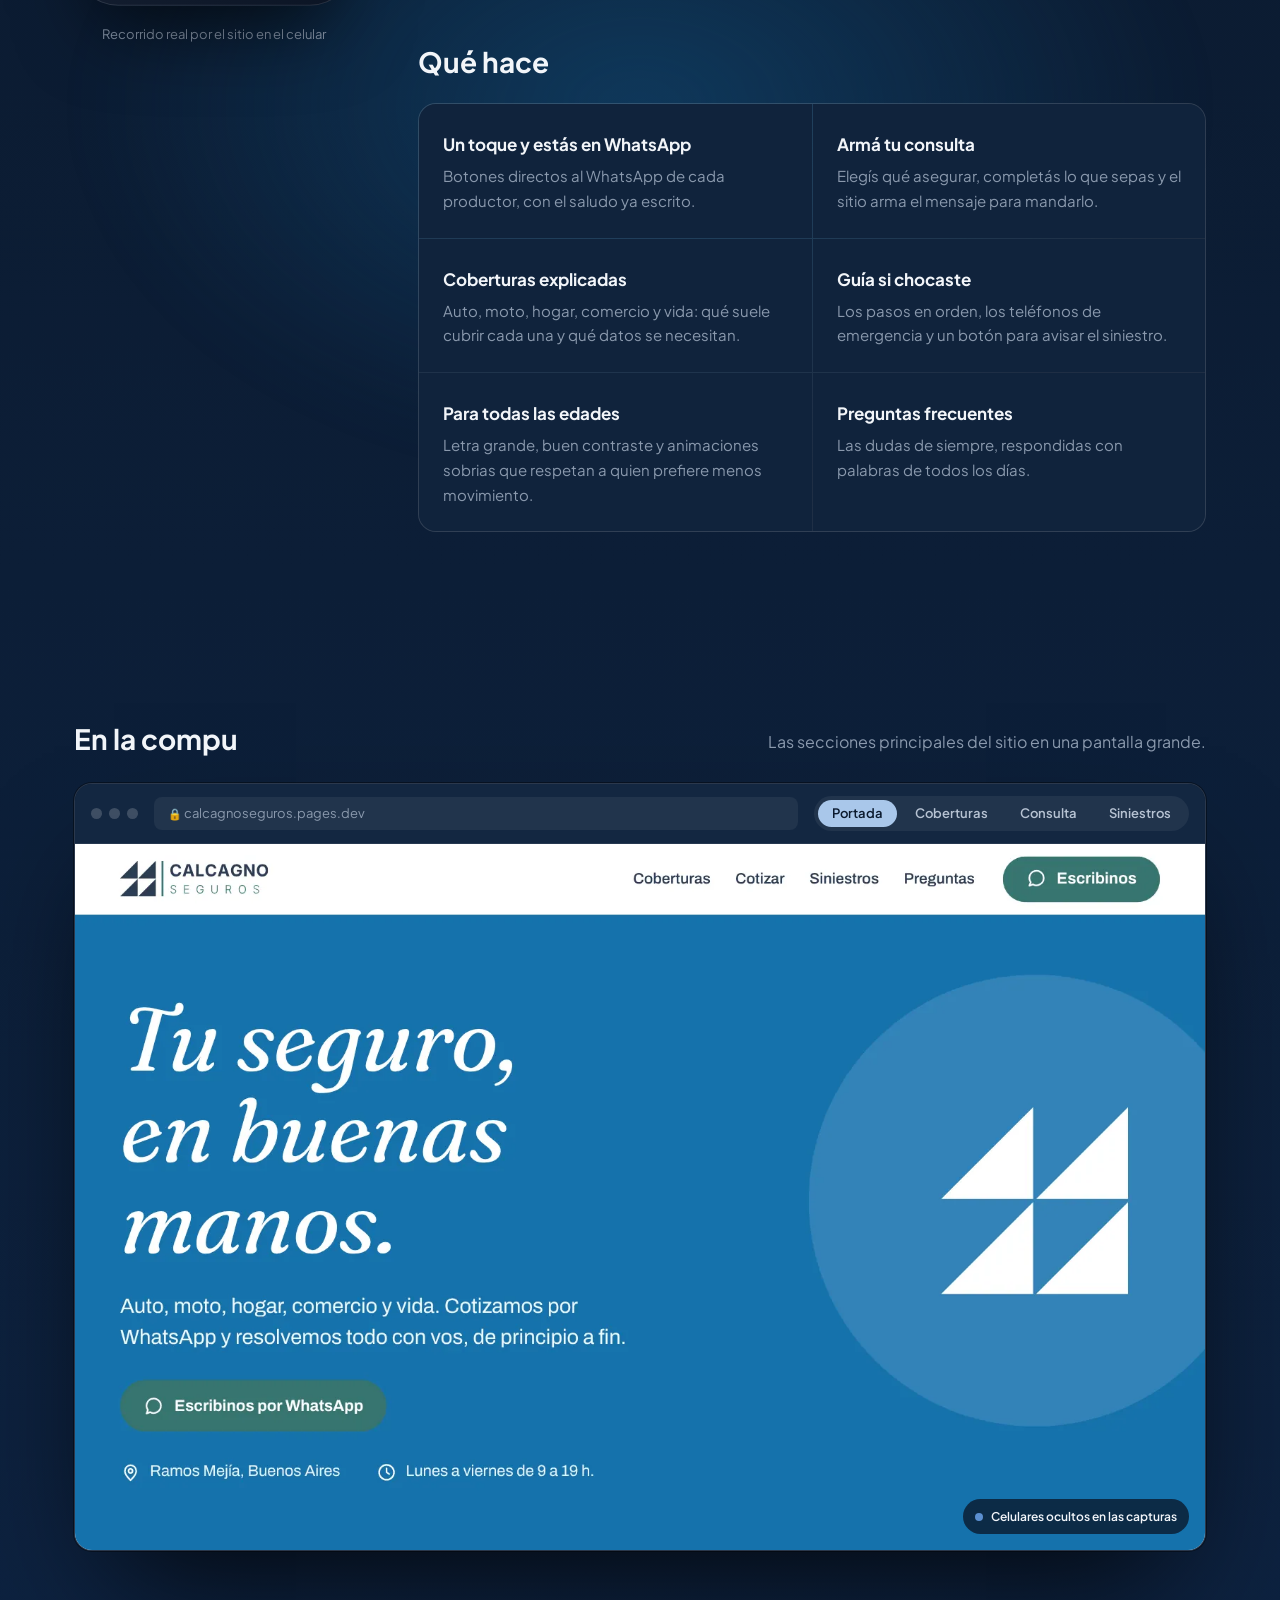
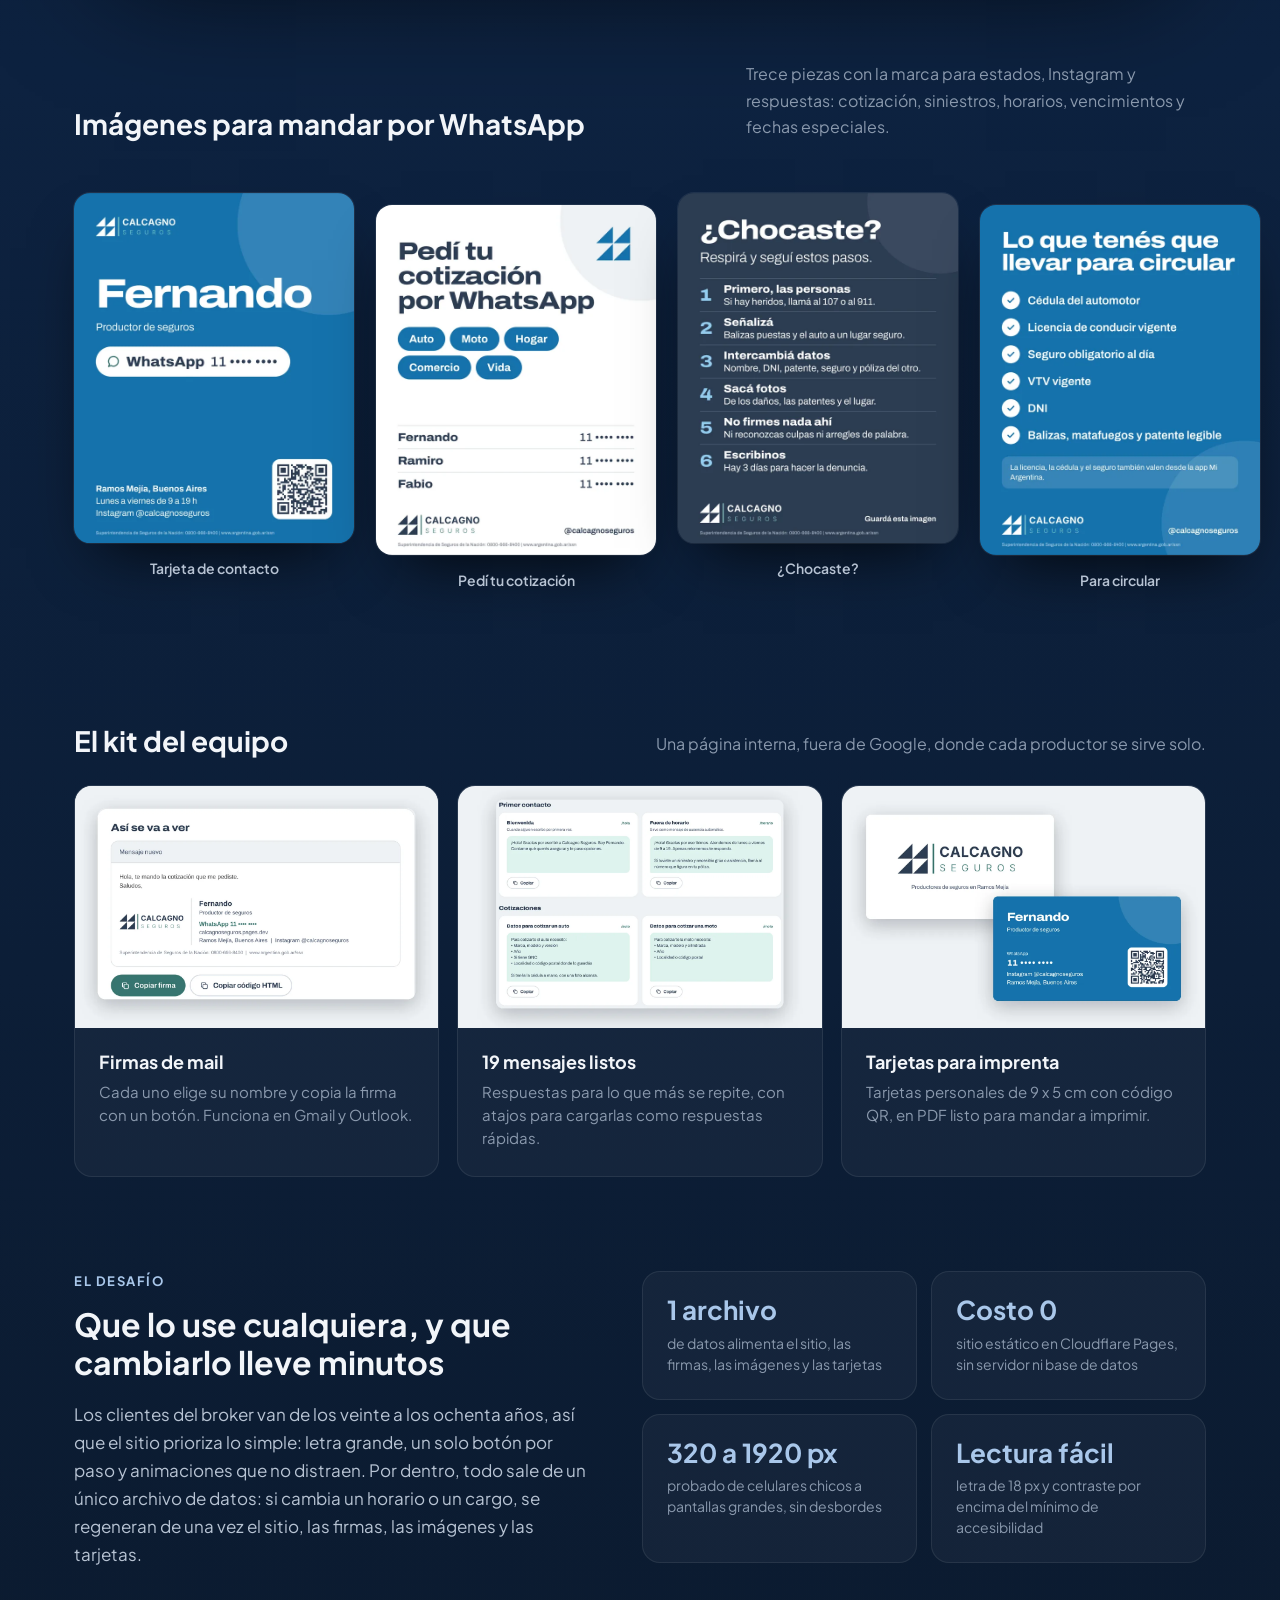
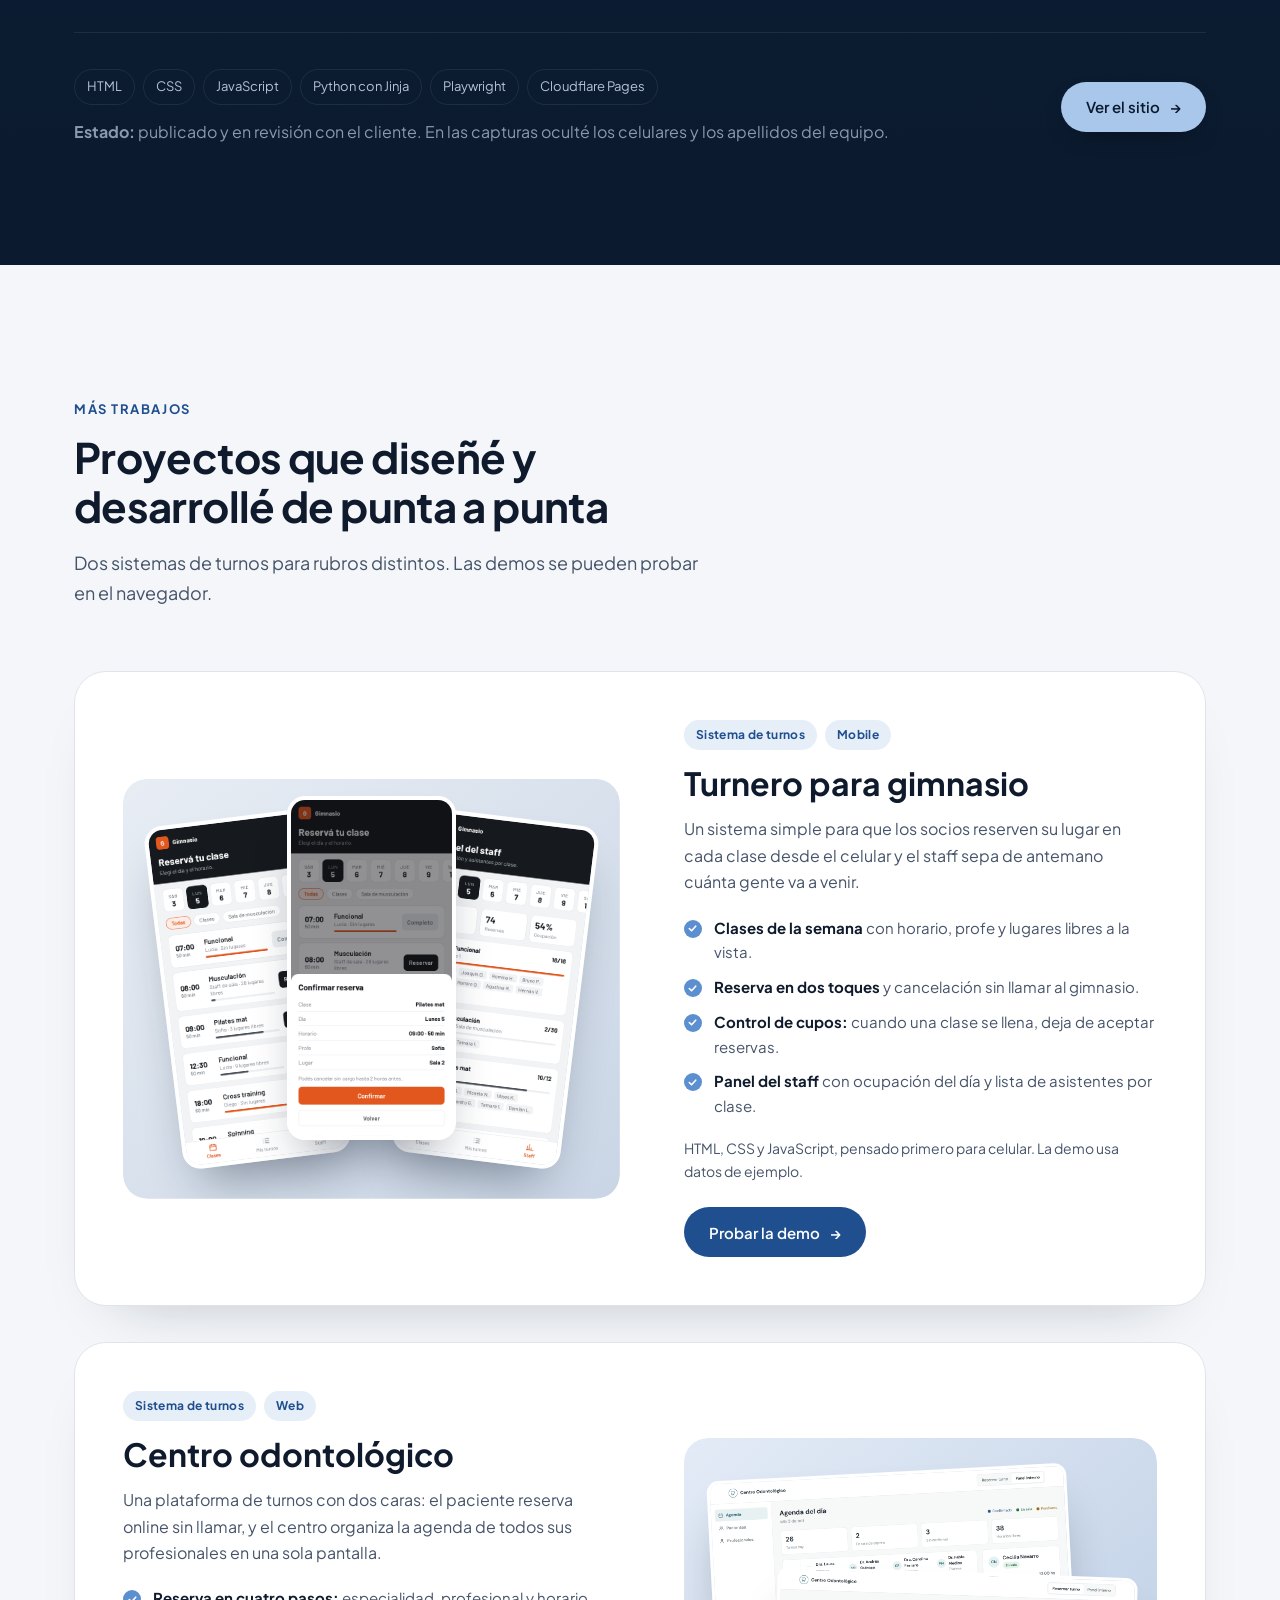
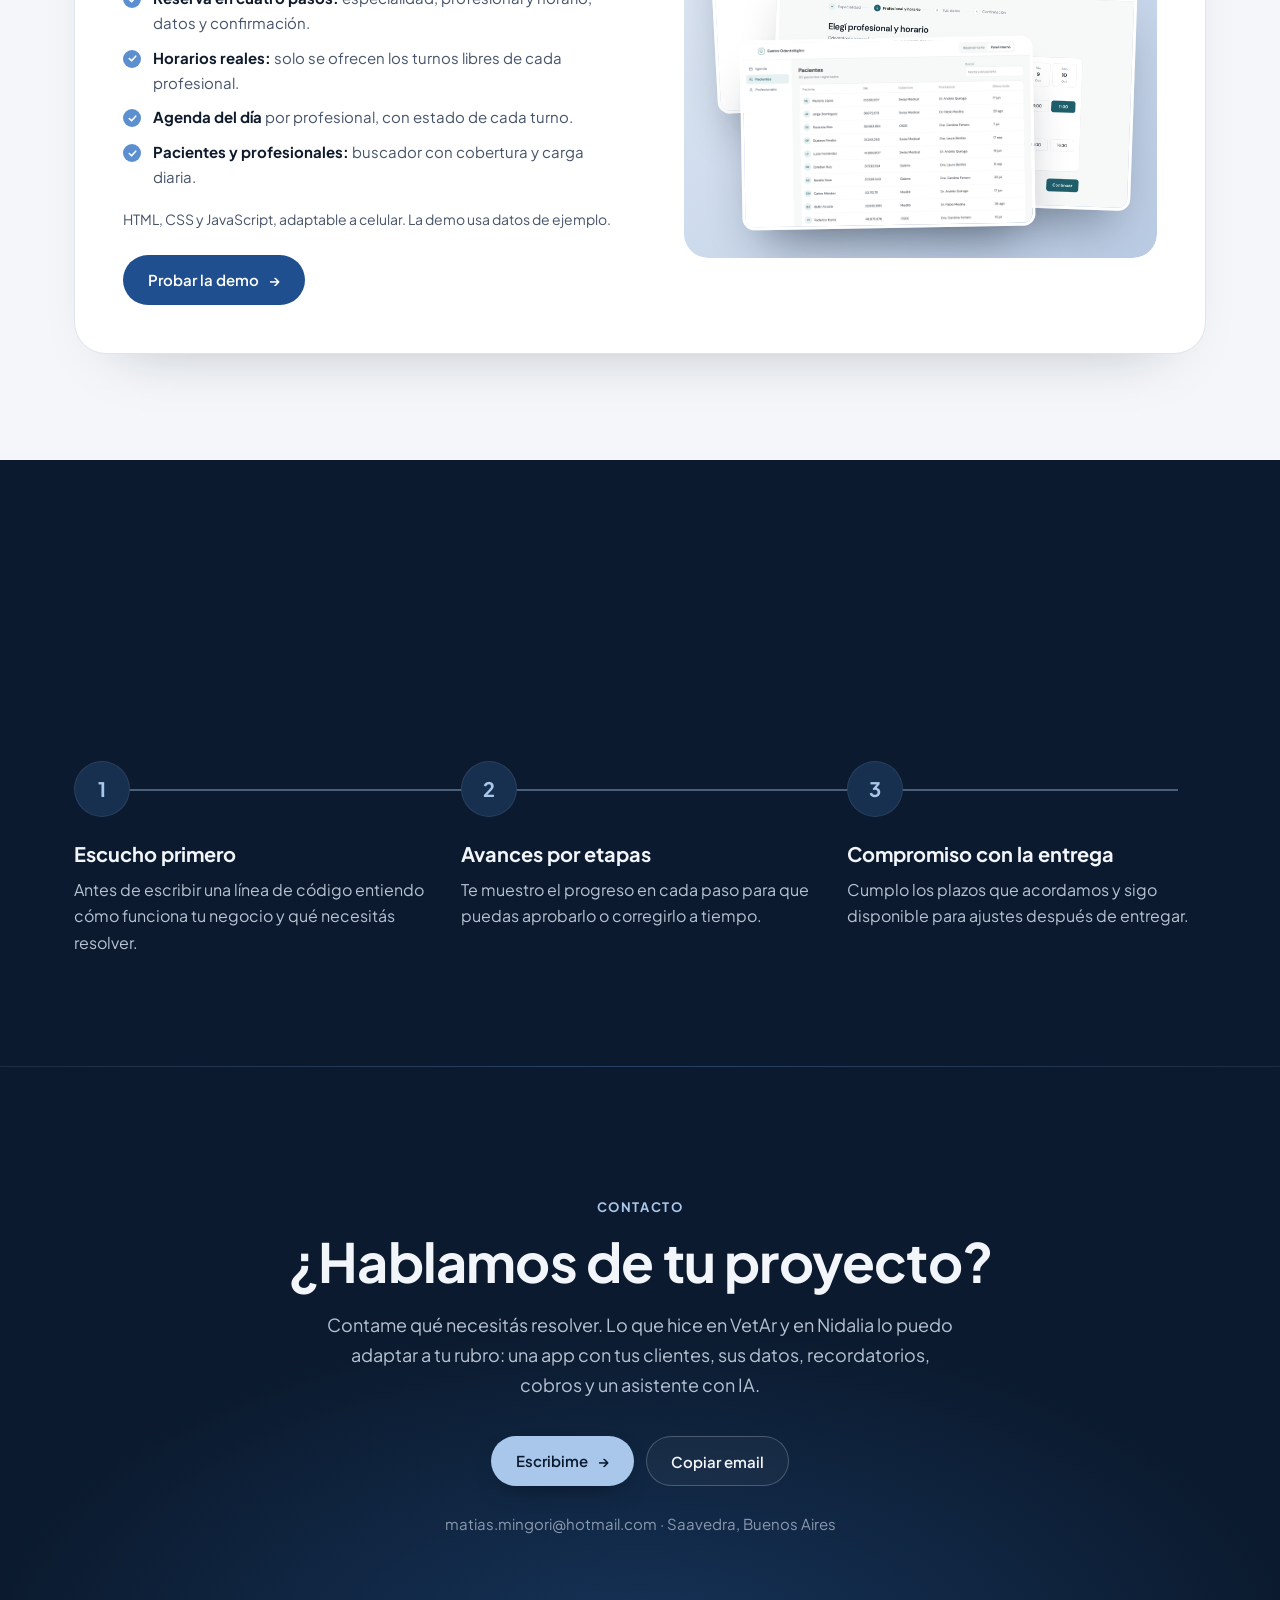
==== commit 43a8b61b: "Sumar Calcagno Seguros: sitio web y material para un cliente Sección nueva con recorrido en video en" ====
--- a/index.html
+++ b/index.html
@@ -4,7 +4,7 @@
   <meta charset="utf-8">
   <meta name="viewport" content="width=device-width, initial-scale=1">
   <title>Matías Mingori · Apps, tableros y automatización</title>
-  <meta name="description" content="Portfolio de Matías Mingori: apps a medida, tableros y automatizaciones con IA. Proyectos destacados: VetAr, salud de mascotas con IA, y Nidalia, bienestar emocional para chicos, familias y terapeutas.">
+  <meta name="description" content="Portfolio de Matías Mingori: apps a medida, tableros y automatizaciones con IA. Proyectos destacados: VetAr, salud de mascotas con IA, Nidalia, bienestar emocional para chicos, familias y terapeutas, y el sitio web de Calcagno Seguros.">
   <meta name="theme-color" content="#0b1a2e">
   <meta property="og:type" content="website">
   <meta property="og:title" content="Matías Mingori · Apps, tableros y automatización">
@@ -29,6 +29,7 @@
       <a href="#servicios">Qué hago</a>
       <a href="#vetar">VetAr</a>
       <a href="#nidalia">Nidalia</a>
+      <a href="#calcagno">Calcagno</a>
       <a href="#trabajos">Más trabajos</a>
       <a href="#como-trabajo">Cómo trabajo</a>
     </nav>
@@ -62,6 +63,11 @@
             <span class="index-thumb thumb-nidalia"><img src="assets/img/nidalia/cel-1-inicio.webp" alt="" width="56" height="56"></span>
             <span class="index-text"><strong>Nidalia</strong><span>Bienestar emocional para chicos, familias y terapeutas. Web y Android.</span></span>
             <span class="index-tag">Destacado</span>
+          </a>
+          <a class="index-item" href="#calcagno">
+            <span class="index-thumb thumb-calcagno"><img src="assets/img/calcagno/isotipo-blanco.svg" alt="" width="26" height="26"></span>
+            <span class="index-text"><strong>Calcagno Seguros</strong><span>Sitio web y material para un broker de seguros.</span></span>
+            <span class="index-tag">Cliente</span>
           </a>
           <a class="index-item" href="#gimnasio">
             <span class="index-thumb"><img src="img/gimnasio-1-clases.png" alt="" width="56" height="56"></span>
@@ -110,7 +116,7 @@
       <p class="tools-label">Con qué trabajo</p>
       <div class="marquee">
         <div class="marquee-track">
-          <span>Power BI <small>tableros</small></span><span>SQL <small>datos</small></span><span>Excel avanzado <small>análisis</small></span><span>Make · n8n <small>automatización</small></span><span>SAP FI <small>gestión</small></span><span>Flutter <small>apps web y mobile</small></span><span>HTML · CSS · JS <small>sitios web</small></span><span>Supabase <small>bases de datos</small></span><span>VS Code · Git <small>desarrollo</small></span><span>Vercel · Netlify <small>publicación</small></span>
+          <span>Power BI <small>tableros</small></span><span>SQL <small>datos</small></span><span>Excel avanzado <small>análisis</small></span><span>Make · n8n <small>automatización</small></span><span>SAP FI <small>gestión</small></span><span>Flutter <small>apps web y mobile</small></span><span>HTML · CSS · JS <small>sitios web</small></span><span>Supabase <small>bases de datos</small></span><span>VS Code · Git <small>desarrollo</small></span><span>Vercel · Netlify · Cloudflare <small>publicación</small></span>
         </div>
       </div>
     </section>
@@ -338,6 +344,127 @@
       </div>
     </section>
 
+    <!-- CALCAGNO SEGUROS (sitio web para un cliente) -->
+    <section class="vetar calcagno" id="calcagno">
+      <div class="vetar-glow calcagno-glow" aria-hidden="true"></div>
+      <div class="container">
+        <div class="vetar-head">
+          <div class="reveal">
+            <p class="kicker"><span class="cal-mark" aria-hidden="true"><img src="assets/img/calcagno/isotipo-blanco.svg" alt="" width="15" height="15"></span> Sitio web para un cliente</p>
+            <h2 class="vetar-title rise"><span class="rise-i">Calcagno<br><span>Seguros</span></span></h2>
+            <p class="studio-tag client-tag"><span class="cal-dot" aria-hidden="true"></span> <span>Broker de seguros en <strong>Ramos Mejía</strong></span></p>
+          </div>
+          <p class="lead reveal" style="--rd:.1s">Un sitio web para un broker de seguros familiar, pensado para clientes de todas las edades: se lee fácil, explica cada cobertura con palabras simples y lleva directo al WhatsApp de cada productor. Además del sitio armé todo el material del día a día: firmas de mail, imágenes para WhatsApp, mensajes listos y tarjetas para imprenta.</p>
+        </div>
+
+        <div class="vetar-intro">
+          <div class="vetar-phone reveal" data-parallax="-0.06">
+            <div class="phone">
+              <video class="lazy-video" muted loop playsinline preload="none" poster="assets/video/calcagno-celular.jpg" aria-label="Recorrido por el sitio de Calcagno Seguros en el celular: portada, coberturas, armado de una consulta, guía de siniestros y preguntas frecuentes">
+                <source data-src="assets/video/calcagno-celular.mp4" type="video/mp4">
+                <source data-src="assets/video/calcagno-celular.webm" type="video/webm">
+              </video>
+            </div>
+            <p class="caption">Recorrido real por el sitio en el celular</p>
+          </div>
+          <div class="vetar-what">
+            <h3 class="sub-title reveal">Qué hace</h3>
+            <ol class="features" data-stagger>
+              <li class="feature reveal"><h3>Un toque y estás en WhatsApp</h3><p>Botones directos al WhatsApp de cada productor, con el saludo ya escrito.</p></li>
+              <li class="feature reveal"><h3>Armá tu consulta</h3><p>Elegís qué asegurar, completás lo que sepas y el sitio arma el mensaje para mandarlo.</p></li>
+              <li class="feature reveal"><h3>Coberturas explicadas</h3><p>Auto, moto, hogar, comercio y vida: qué suele cubrir cada una y qué datos se necesitan.</p></li>
+              <li class="feature reveal"><h3>Guía si chocaste</h3><p>Los pasos en orden, los teléfonos de emergencia y un botón para avisar el siniestro.</p></li>
+              <li class="feature reveal"><h3>Para todas las edades</h3><p>Letra grande, buen contraste y animaciones sobrias que respetan a quien prefiere menos movimiento.</p></li>
+              <li class="feature reveal"><h3>Preguntas frecuentes</h3><p>Las dudas de siempre, respondidas con palabras de todos los días.</p></li>
+            </ol>
+          </div>
+        </div>
+
+        <div class="browser-head reveal">
+          <h3 class="sub-title">En la compu</h3>
+          <p>Las secciones principales del sitio en una pantalla grande.</p>
+        </div>
+        <div class="browser reveal-zoom">
+          <div class="browser-bar">
+            <span class="dots" aria-hidden="true"><i></i><i></i><i></i></span>
+            <span class="url">calcagnoseguros.pages.dev</span>
+            <div class="tabs" role="tablist" aria-label="Elegir pantalla">
+              <button class="tab img-tab is-active" role="tab" aria-selected="true">Portada</button>
+              <button class="tab img-tab" role="tab" aria-selected="false">Coberturas</button>
+              <button class="tab img-tab" role="tab" aria-selected="false">Consulta</button>
+              <button class="tab img-tab" role="tab" aria-selected="false">Siniestros</button>
+            </div>
+          </div>
+          <div class="browser-screen browser-slides">
+            <img class="slide is-active" src="assets/img/calcagno/esc-portada.webp" alt="Portada con el eslogan Tu seguro, en buenas manos y el botón de WhatsApp" loading="lazy" width="1600" height="1000">
+            <img class="slide" src="assets/img/calcagno/esc-coberturas.webp" alt="Coberturas: seguro de hogar abierto, con lo que suele cubrir y los datos para cotizar" loading="lazy" width="1600" height="1000">
+            <img class="slide" src="assets/img/calcagno/esc-cotizar.webp" alt="Armado de una consulta: el mensaje de WhatsApp se escribe solo mientras se completan los datos" loading="lazy" width="1600" height="1000">
+            <img class="slide" src="assets/img/calcagno/esc-siniestros.webp" alt="Guía para un choque, paso a paso, con los teléfonos de emergencia" loading="lazy" width="1600" height="1000">
+            <span class="live-badge"><span class="pulse"></span> Celulares ocultos en las capturas</span>
+          </div>
+        </div>
+
+        <div class="gallery-head reveal">
+          <h3>Imágenes para mandar por WhatsApp</h3>
+          <p>Trece piezas con la marca para estados, Instagram y respuestas: cotización, siniestros, horarios, vencimientos y fechas especiales.</p>
+        </div>
+      </div>
+
+      <div class="gallery gallery-placas" tabindex="0" aria-label="Galería de imágenes de Calcagno Seguros, se desliza hacia los costados">
+        <figure class="shot reveal"><img src="assets/img/calcagno/placa-contacto-fernando.webp" alt="Tarjeta de contacto de un productor con su WhatsApp y un código QR" loading="lazy" width="640" height="800"><figcaption>Tarjeta de contacto</figcaption></figure>
+        <figure class="shot reveal"><img src="assets/img/calcagno/placa-pedi-tu-cotizacion.webp" alt="Pedí tu cotización por WhatsApp, con los tipos de seguro" loading="lazy" width="640" height="800"><figcaption>Pedí tu cotización</figcaption></figure>
+        <figure class="shot reveal"><img src="assets/img/calcagno/placa-que-hacer-si-chocaste.webp" alt="Qué hacer si chocaste, en seis pasos" loading="lazy" width="640" height="800"><figcaption>¿Chocaste?</figcaption></figure>
+        <figure class="shot reveal"><img src="assets/img/calcagno/placa-que-llevar-para-circular.webp" alt="Lista de lo que hay que llevar para circular" loading="lazy" width="640" height="800"><figcaption>Para circular</figcaption></figure>
+        <figure class="shot reveal"><img src="assets/img/calcagno/placa-horarios-de-atencion.webp" alt="Horarios de atención" loading="lazy" width="640" height="800"><figcaption>Horarios</figcaption></figure>
+        <figure class="shot reveal"><img src="assets/img/calcagno/placa-poliza-por-vencer.webp" alt="Aviso de póliza por vencer" loading="lazy" width="640" height="800"><figcaption>Póliza por vencer</figcaption></figure>
+        <figure class="shot reveal"><img src="assets/img/calcagno/placa-recordatorio-de-cuota.webp" alt="Recordatorio de pago de la cuota" loading="lazy" width="640" height="800"><figcaption>Recordatorio de cuota</figcaption></figure>
+        <figure class="shot reveal"><img src="assets/img/calcagno/placa-feliz-cumpleanos.webp" alt="Saludo de cumpleaños para clientes" loading="lazy" width="640" height="800"><figcaption>Cumpleaños</figcaption></figure>
+      </div>
+
+      <div class="container">
+        <div class="browser-head kit-head reveal">
+          <h3 class="sub-title">El kit del equipo</h3>
+          <p>Una página interna, fuera de Google, donde cada productor se sirve solo.</p>
+        </div>
+        <div class="kit-grid" data-stagger>
+          <article class="kit-card reveal">
+            <img src="assets/img/calcagno/kit-firmas.webp" alt="Vista previa de la firma de mail de un productor" loading="lazy" width="1200" height="800">
+            <div><h4>Firmas de mail</h4><p>Cada uno elige su nombre y copia la firma con un botón. Funciona en Gmail y Outlook.</p></div>
+          </article>
+          <article class="kit-card reveal">
+            <img src="assets/img/calcagno/kit-mensajes.webp" alt="Mensajes listos para copiar, agrupados por situación" loading="lazy" width="1200" height="800">
+            <div><h4>19 mensajes listos</h4><p>Respuestas para lo que más se repite, con atajos para cargarlas como respuestas rápidas.</p></div>
+          </article>
+          <article class="kit-card reveal">
+            <img src="assets/img/calcagno/kit-tarjetas.webp" alt="Tarjeta personal, frente y dorso, con código QR" loading="lazy" width="1200" height="800">
+            <div><h4>Tarjetas para imprenta</h4><p>Tarjetas personales de 9 x 5 cm con código QR, en PDF listo para mandar a imprimir.</p></div>
+          </article>
+        </div>
+
+        <div class="challenge">
+          <div class="challenge-text reveal">
+            <p class="kicker">El desafío</p>
+            <h3>Que lo use cualquiera, y que cambiarlo lleve minutos</h3>
+            <p>Los clientes del broker van de los veinte a los ochenta años, así que el sitio prioriza lo simple: letra grande, un solo botón por paso y animaciones que no distraen. Por dentro, todo sale de un único archivo de datos: si cambia un horario o un cargo, se regeneran de una vez el sitio, las firmas, las imágenes y las tarjetas.</p>
+          </div>
+          <div class="tech" data-stagger>
+            <div class="tech-card reveal"><strong>1 archivo</strong><p>de datos alimenta el sitio, las firmas, las imágenes y las tarjetas</p></div>
+            <div class="tech-card reveal"><strong>Costo 0</strong><p>sitio estático en Cloudflare Pages, sin servidor ni base de datos</p></div>
+            <div class="tech-card reveal"><strong>320 a 1920 px</strong><p>probado de celulares chicos a pantallas grandes, sin desbordes</p></div>
+            <div class="tech-card reveal"><strong>Lectura fácil</strong><p>letra de 18 px y contraste por encima del mínimo de accesibilidad</p></div>
+          </div>
+        </div>
+
+        <div class="vetar-foot reveal">
+          <div>
+            <p class="stack"><span>HTML</span><span>CSS</span><span>JavaScript</span><span>Python con Jinja</span><span>Playwright</span><span>Cloudflare Pages</span></p>
+            <p class="muted"><strong>Estado:</strong> publicado y en revisión con el cliente. En las capturas oculté los celulares y los apellidos del equipo.</p>
+          </div>
+          <a class="btn btn-primary" href="https://calcagnoseguros.pages.dev" target="_blank" rel="noopener">Ver el sitio <span aria-hidden="true">→</span></a>
+        </div>
+      </div>
+    </section>
+
     <!-- OTROS TRABAJOS -->
     <section class="work" id="trabajos">
       <div class="container">
--- a/assets/css/styles.css
+++ b/assets/css/styles.css
@@ -169,6 +169,7 @@
 .hero-index .index-item:nth-of-type(2) { animation-delay: 1.18s; }
 .hero-index .index-item:nth-of-type(3) { animation-delay: 1.31s; }
 .hero-index .index-item:nth-of-type(4) { animation-delay: 1.44s; }
+.hero-index .index-item:nth-of-type(5) { animation-delay: 1.57s; }
 
 /* Luces suaves de fondo que se mueven lento */
 .orb { position: absolute; border-radius: 50%; filter: blur(70px); opacity: .55; will-change: transform; }
@@ -466,6 +467,8 @@
 .js .reveal.in { filter: none; }
 [data-parallax] { will-change: transform; }
 .thumb-nidalia { background: #1e2f5c; }
+.thumb-calcagno { background: #1672ad; }
+.thumb-calcagno img { width: 26px; height: 26px; object-fit: contain; }
 .thumb-nidalia img { object-position: 50% 12%; }
 
 /* ---------- Nidalia ---------- */
@@ -549,3 +552,30 @@
 .footer-studio img { display: inline-block; vertical-align: -4px; margin: 0 2px 0 4px; border-radius: 5px; box-shadow: 0 0 0 1px rgba(255,255,255,.14); }
 .footer-studio strong { font-weight: 600; color: var(--on-night-2); }
 @media (max-width: 600px) { .footer-studio { display: block; margin-top: 6px; white-space: normal; } .footer-studio .sep { display: none; } }
+
+/* ---------- Calcagno Seguros (sitio web para un cliente) ----------
+   Usa la base oscura de .vetar; acá solo lo propio: el azul de la marca del cliente,
+   la galería de imágenes 4:5 y las tarjetas del kit. */
+.calcagno { background: linear-gradient(180deg, var(--night) 0%, #0d2240 55%, var(--night) 100%); border-top: 1px solid var(--night-line); }
+.calcagno-glow { background: radial-gradient(closest-side, rgba(22,114,173,.34), transparent); }
+.cal-mark { display: grid; place-items: center; width: 28px; height: 28px; border-radius: 8px; background: #1672ad; }
+.cal-mark img { width: 15px; height: 15px; }
+.calcagno .vetar-title { line-height: .98; }
+.client-tag { padding: 6px 14px; }
+.cal-dot { width: 8px; height: 8px; border-radius: 50%; background: #4fa38f; box-shadow: 0 0 0 4px rgba(79,163,143,.18); }
+
+.gallery-placas .shot { width: 280px; }
+.gallery-placas .shot img { border: 0; border-radius: 16px; box-shadow: 0 0 0 1px rgba(255,255,255,.08), 0 30px 60px -25px rgba(0,0,0,.8); }
+.gallery-placas .shot:nth-child(even) { margin-top: 36px; }
+@media (max-width: 480px) { .gallery-placas .shot { width: 230px; } }
+
+.kit-head { margin-top: 90px; }
+.kit-grid { display: grid; grid-template-columns: repeat(3, 1fr); gap: 18px; }
+.kit-card { border-radius: var(--radius); overflow: hidden; background: rgba(255,255,255,.04); border: 1px solid var(--night-line); transition: transform .5s var(--spring), border-color .3s, opacity .9s var(--ease), filter .9s var(--ease); }
+.kit-card:hover { transform: translateY(-4px); border-color: rgba(255,255,255,.16); }
+.kit-card img { display: block; width: 100%; height: auto; aspect-ratio: 3 / 2; object-fit: cover; background: #eef2f5; }
+.kit-card div { padding: 22px 24px 26px; }
+.kit-card h4 { margin: 0; font: 700 18px/1.3 var(--sans); color: var(--on-night); }
+.kit-card p { margin-top: 6px; font-size: 15px; line-height: 1.55; color: var(--on-night-3); }
+@media (max-width: 900px) { .kit-grid { grid-template-columns: 1fr; max-width: 560px; } }
+@media (max-width: 560px) { .calcagno .tabs { overflow-x: auto; max-width: 100%; } }
